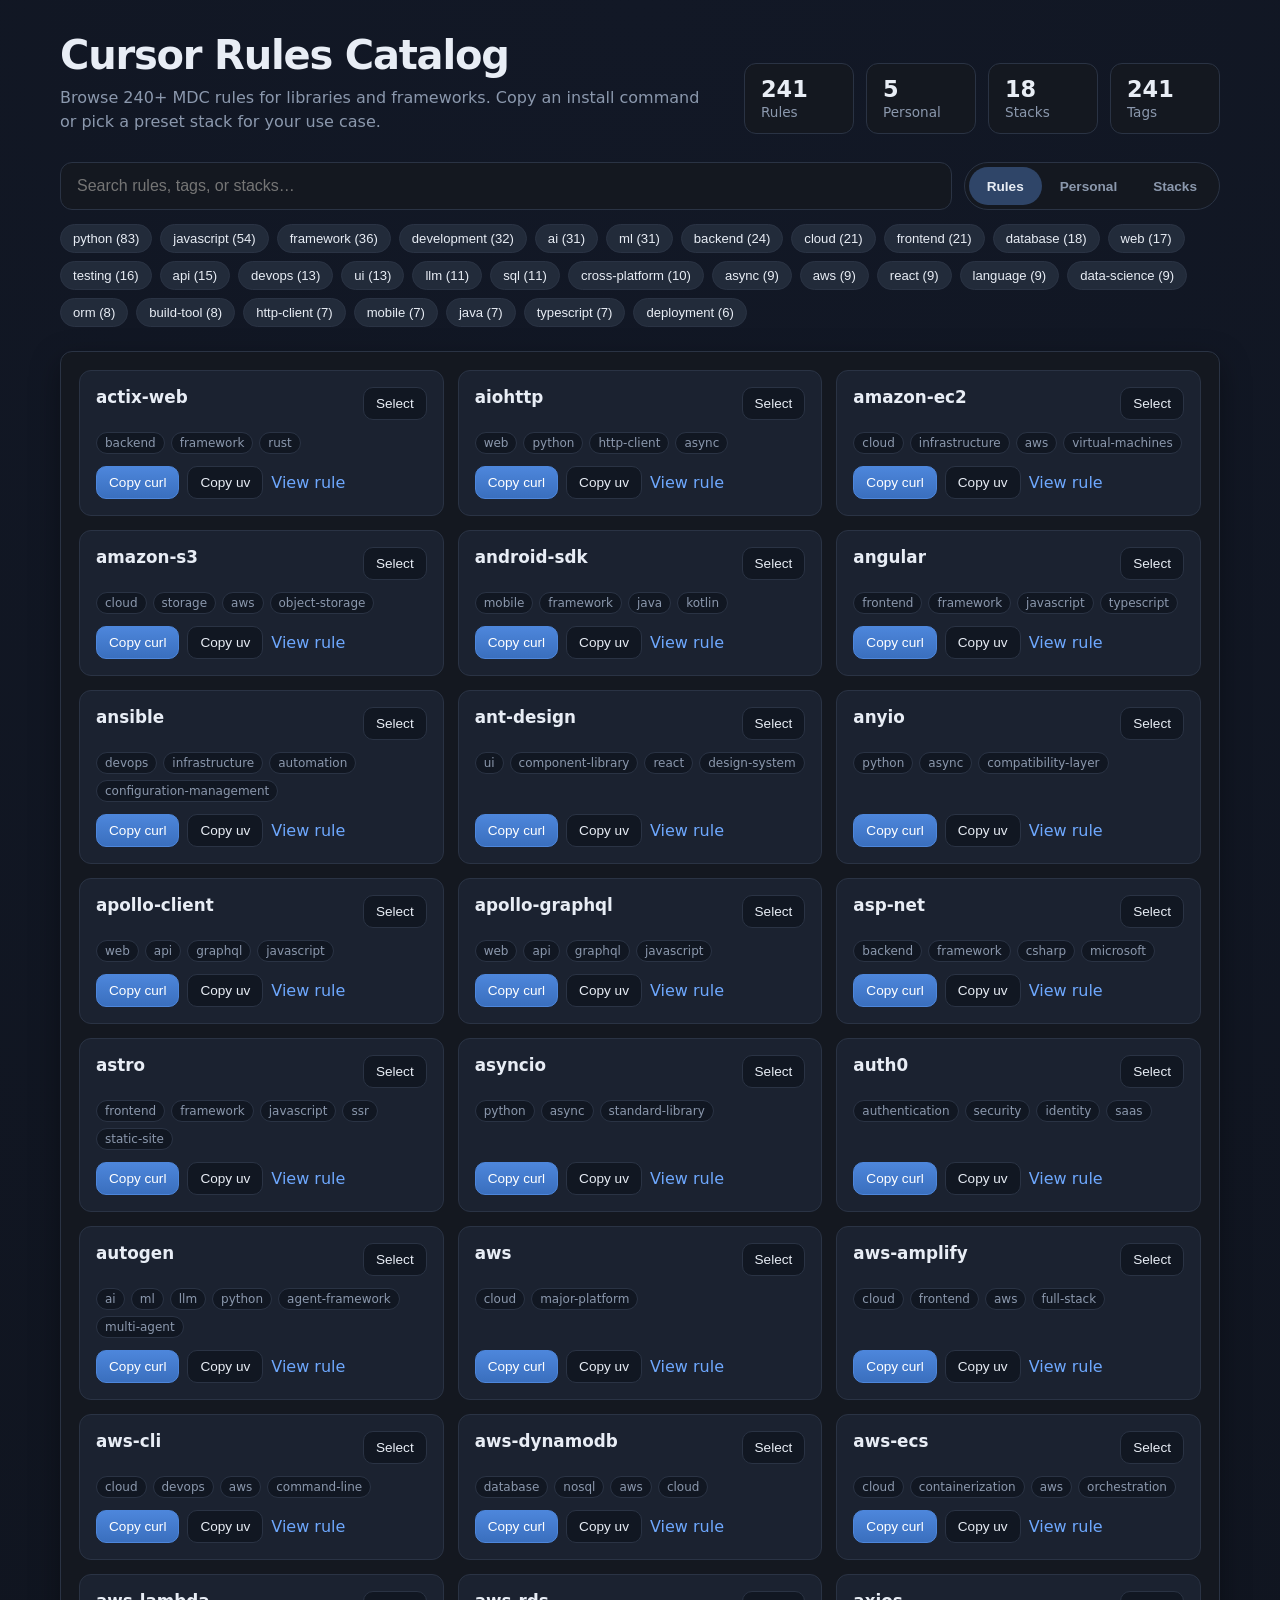
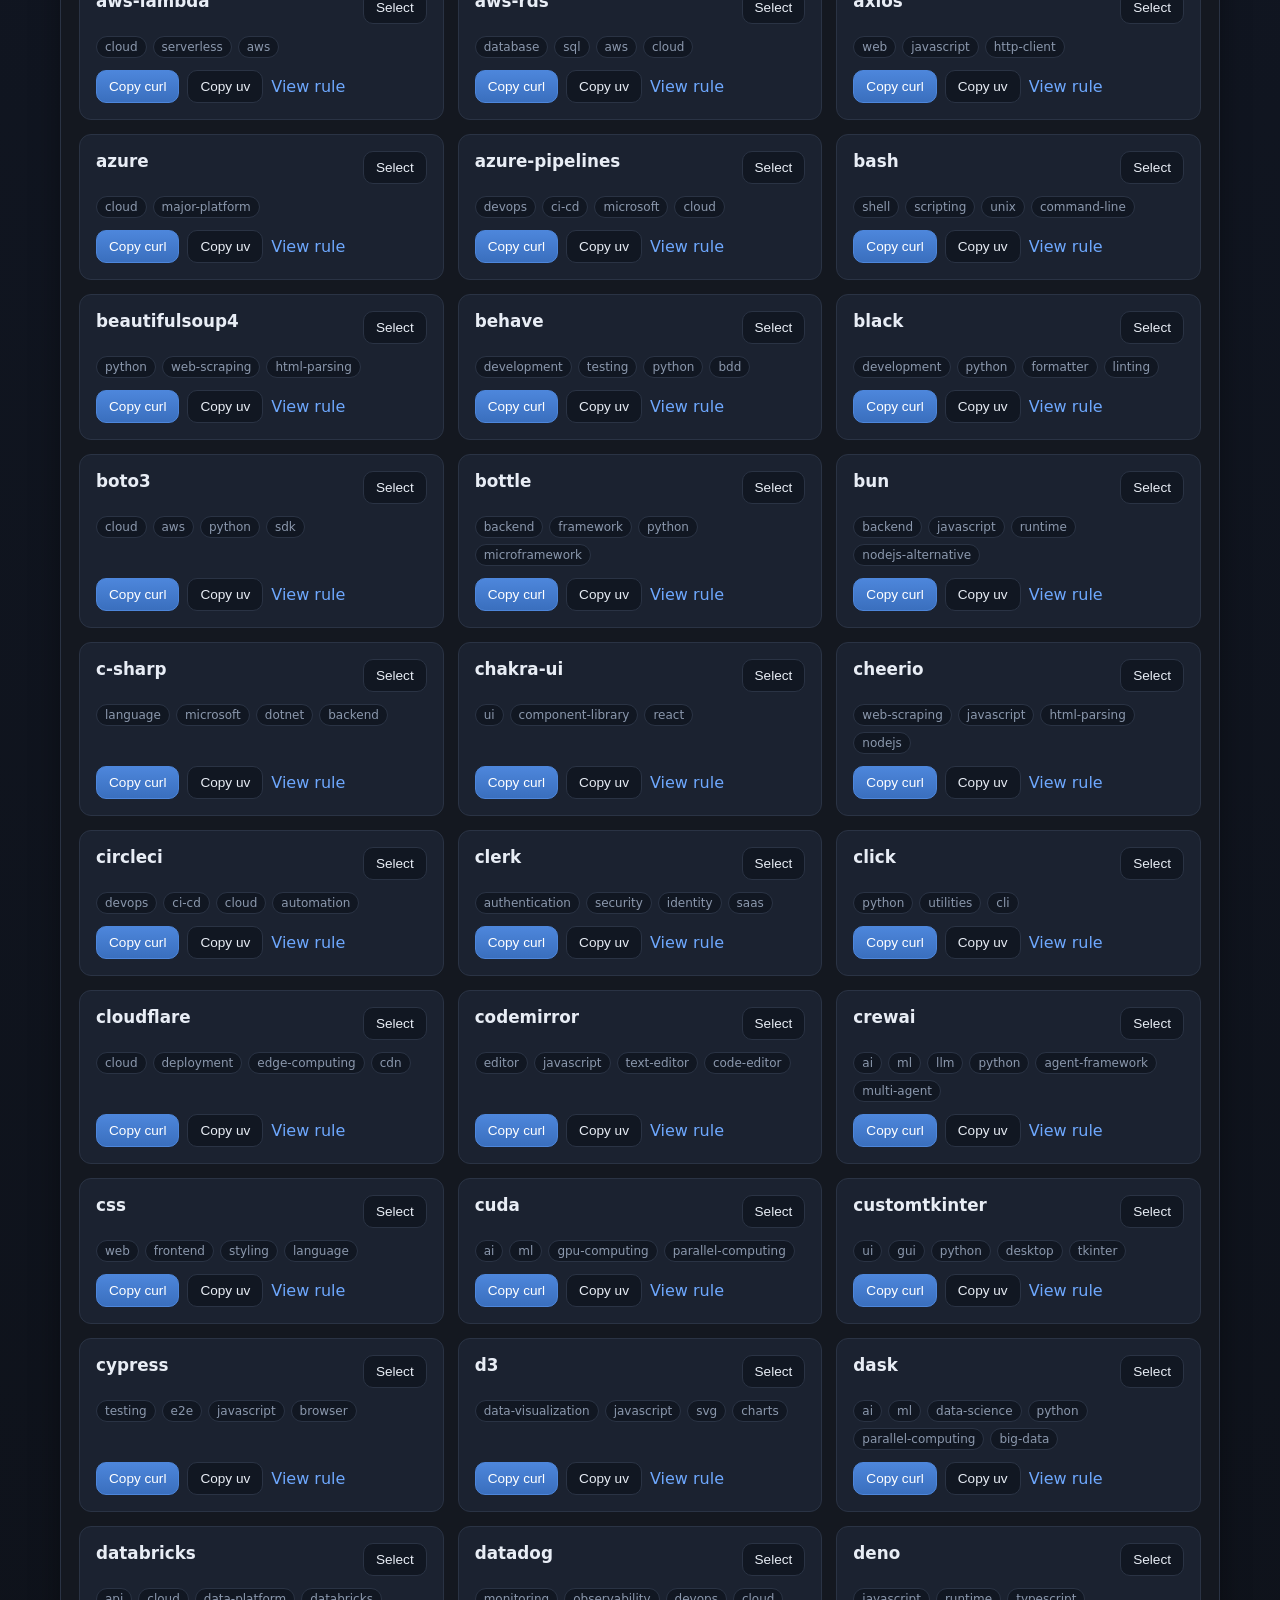
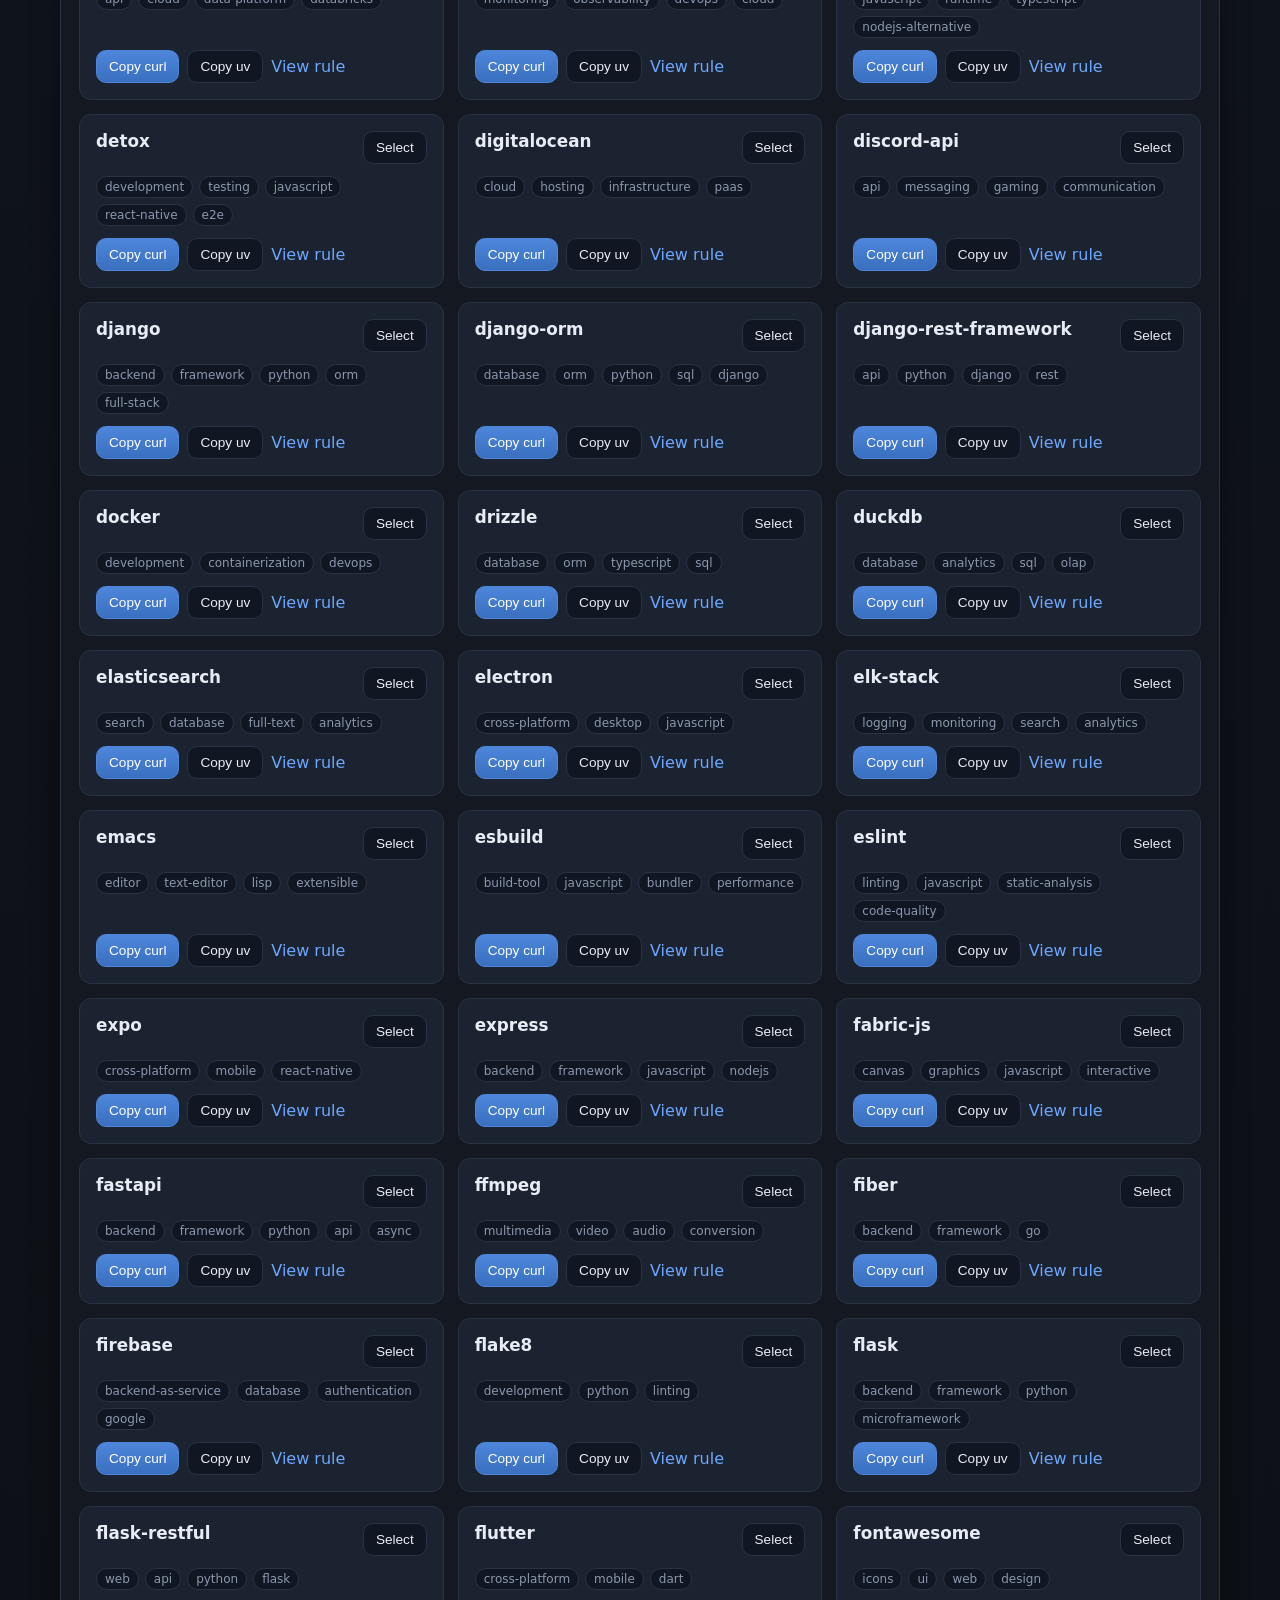
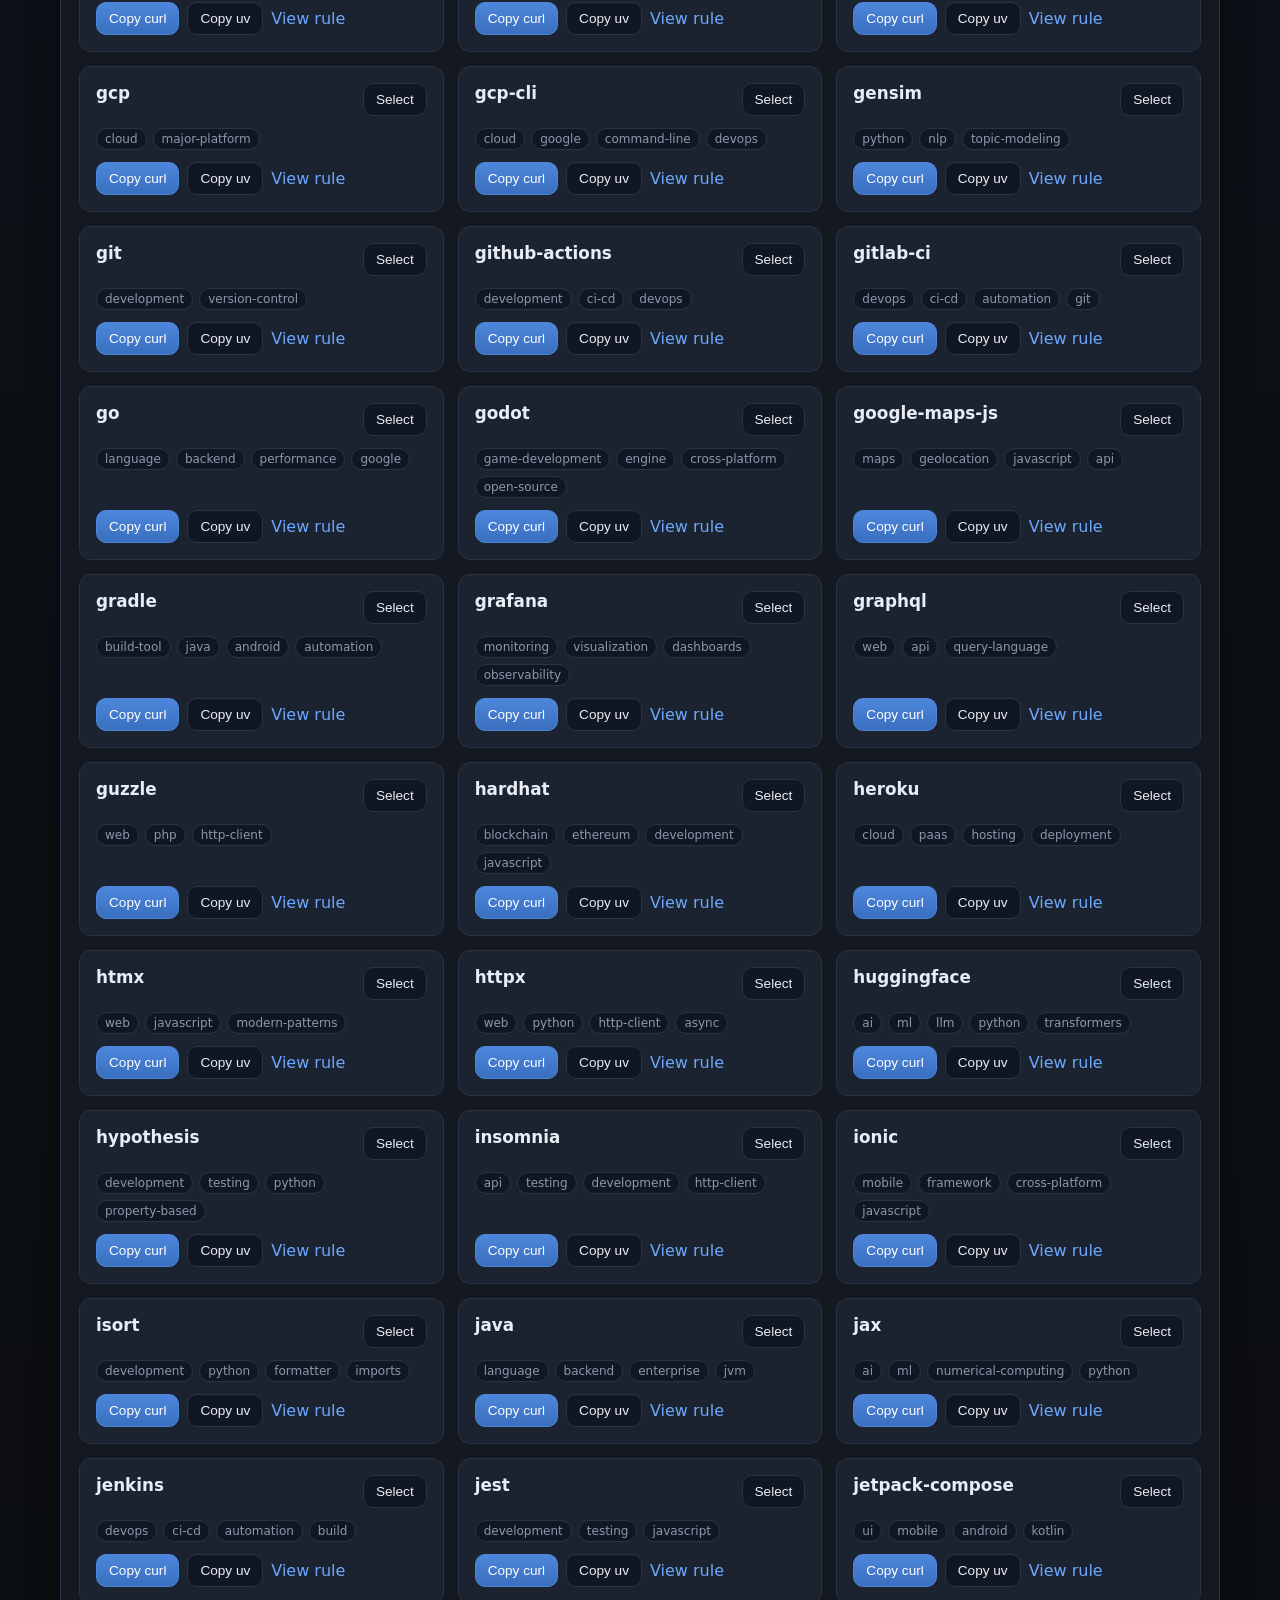
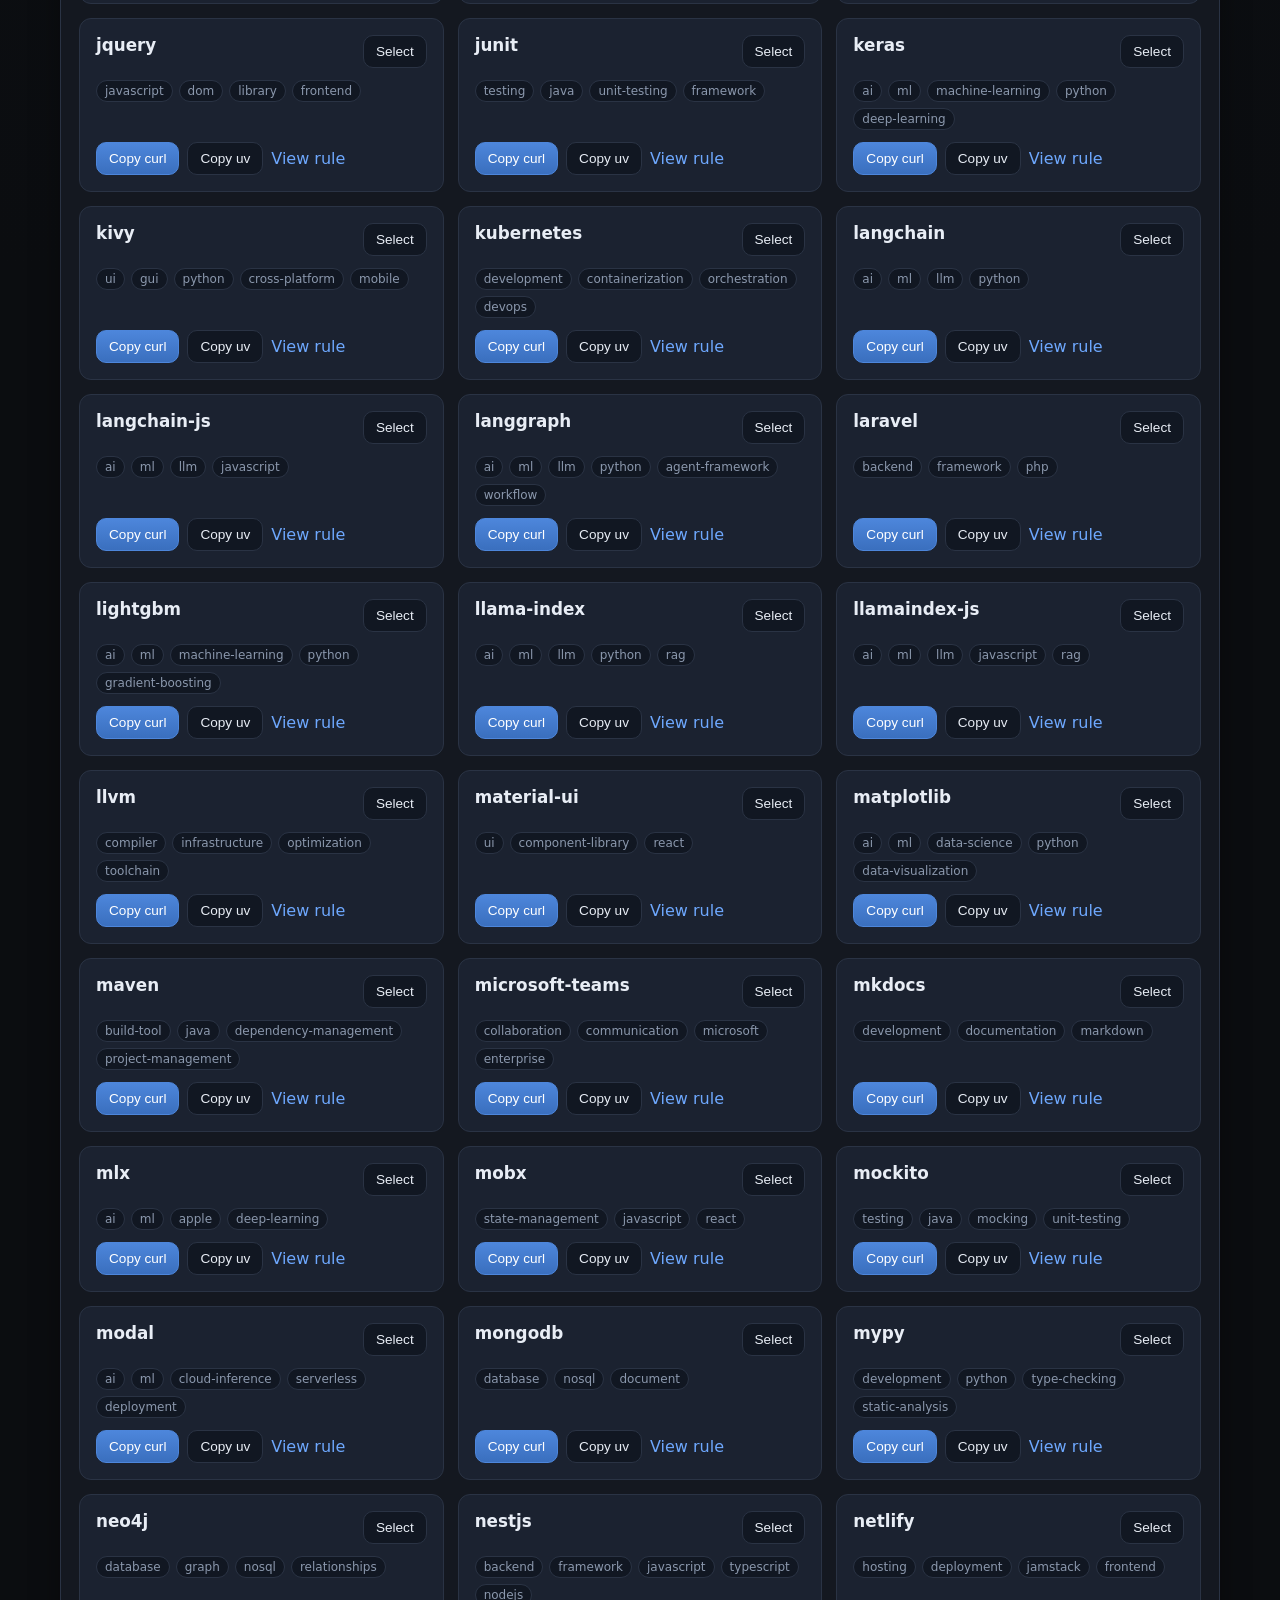
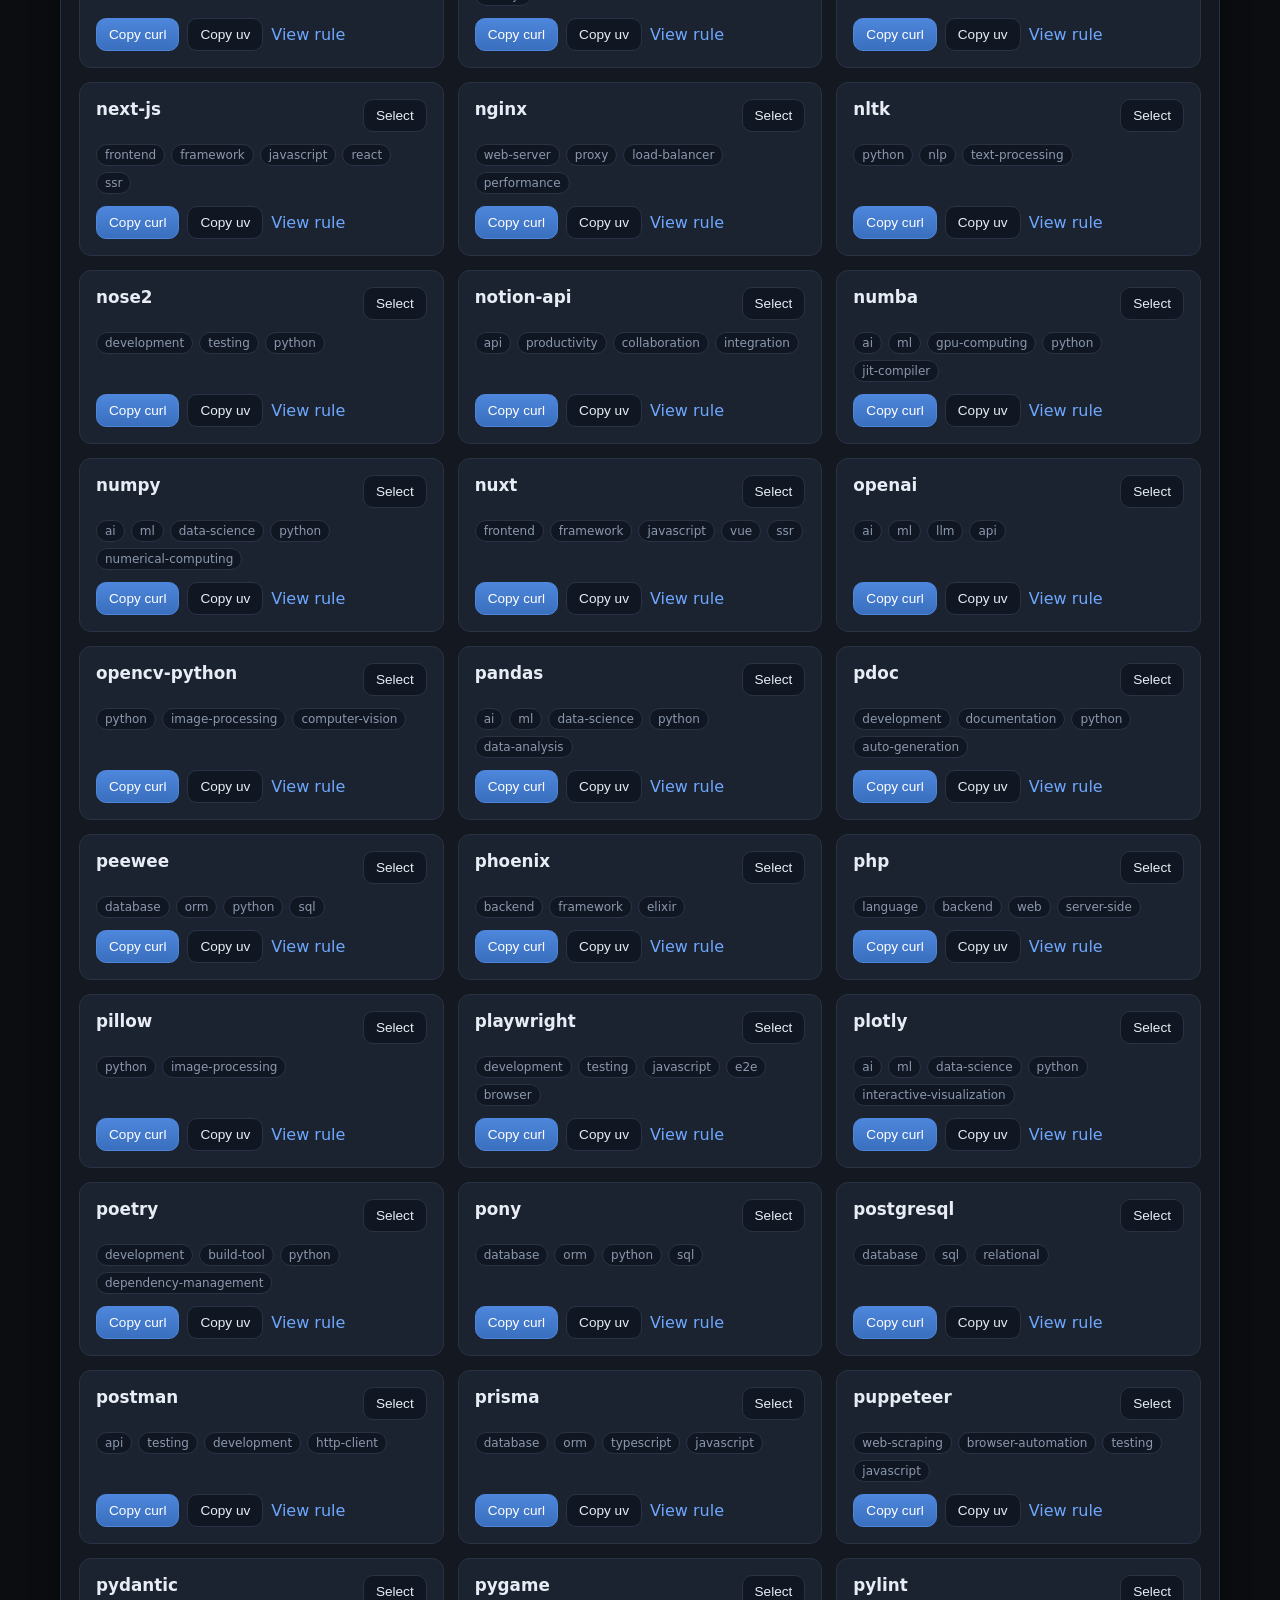
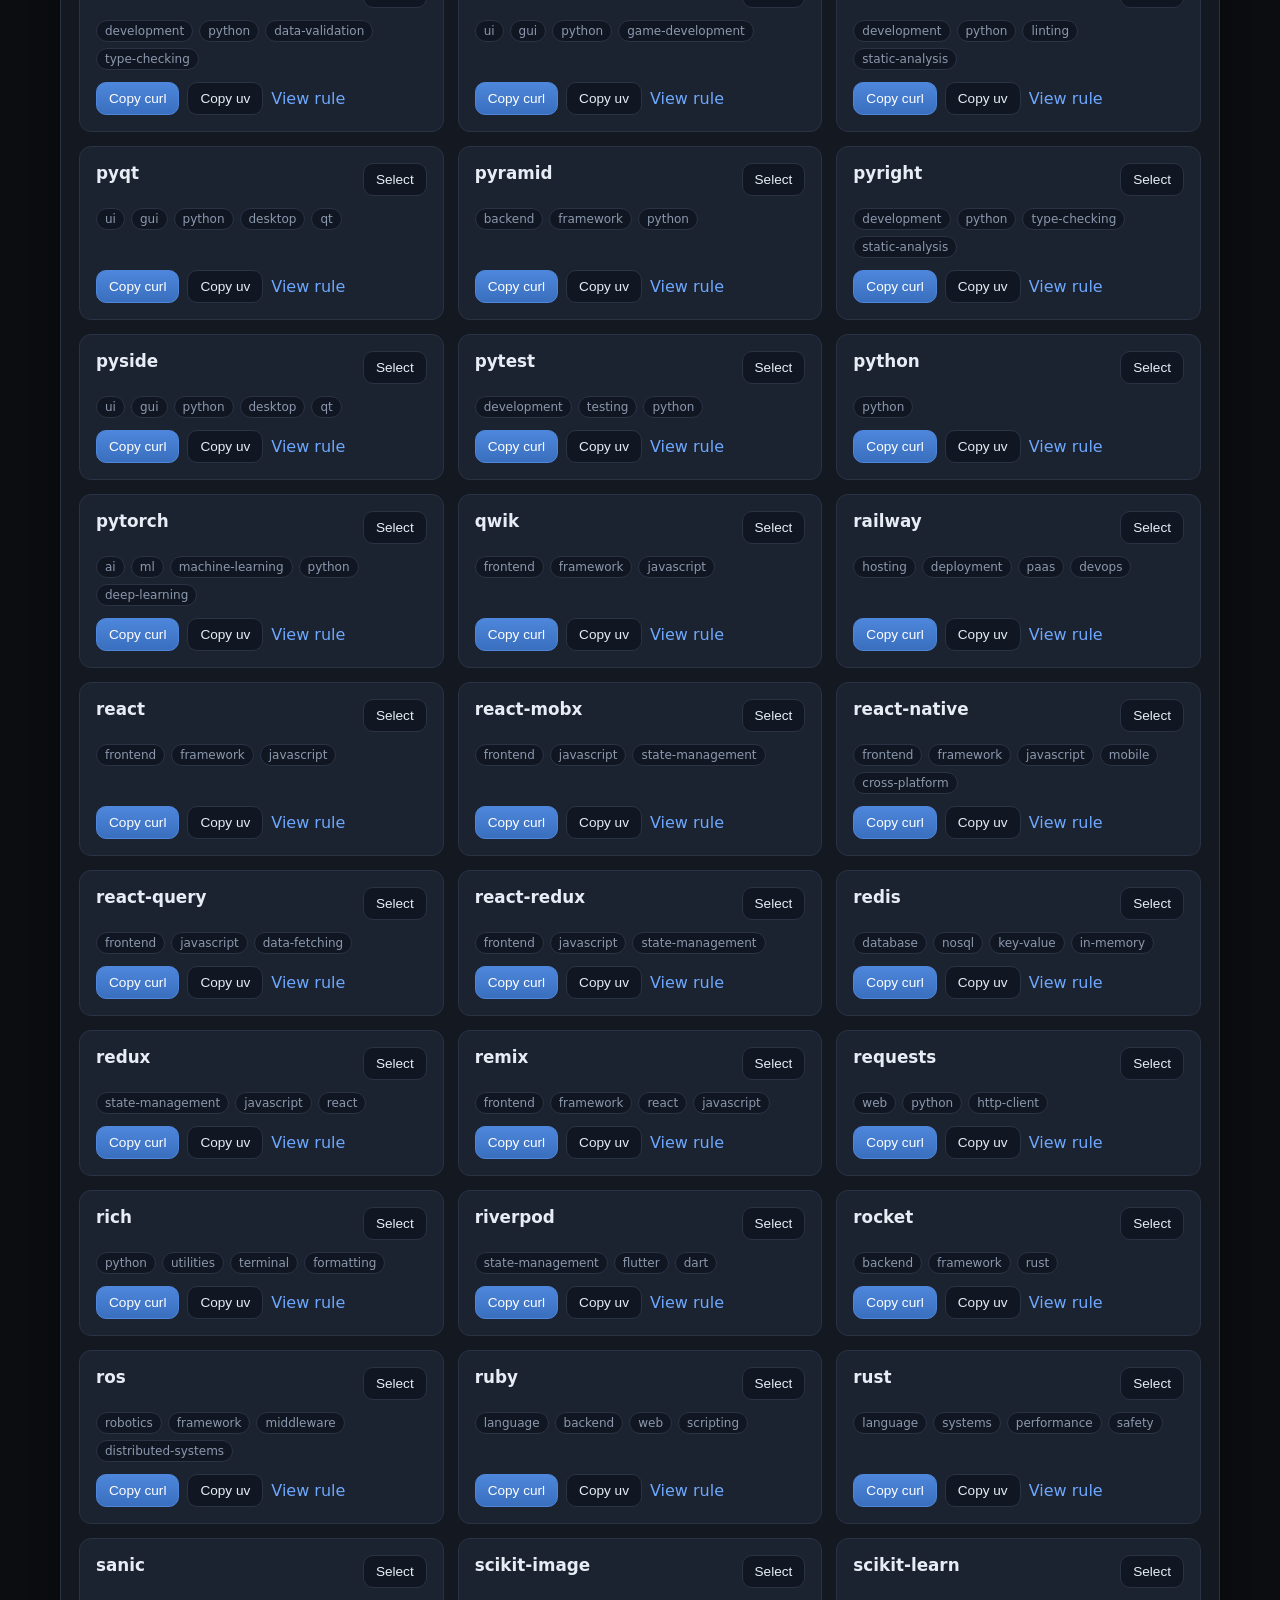
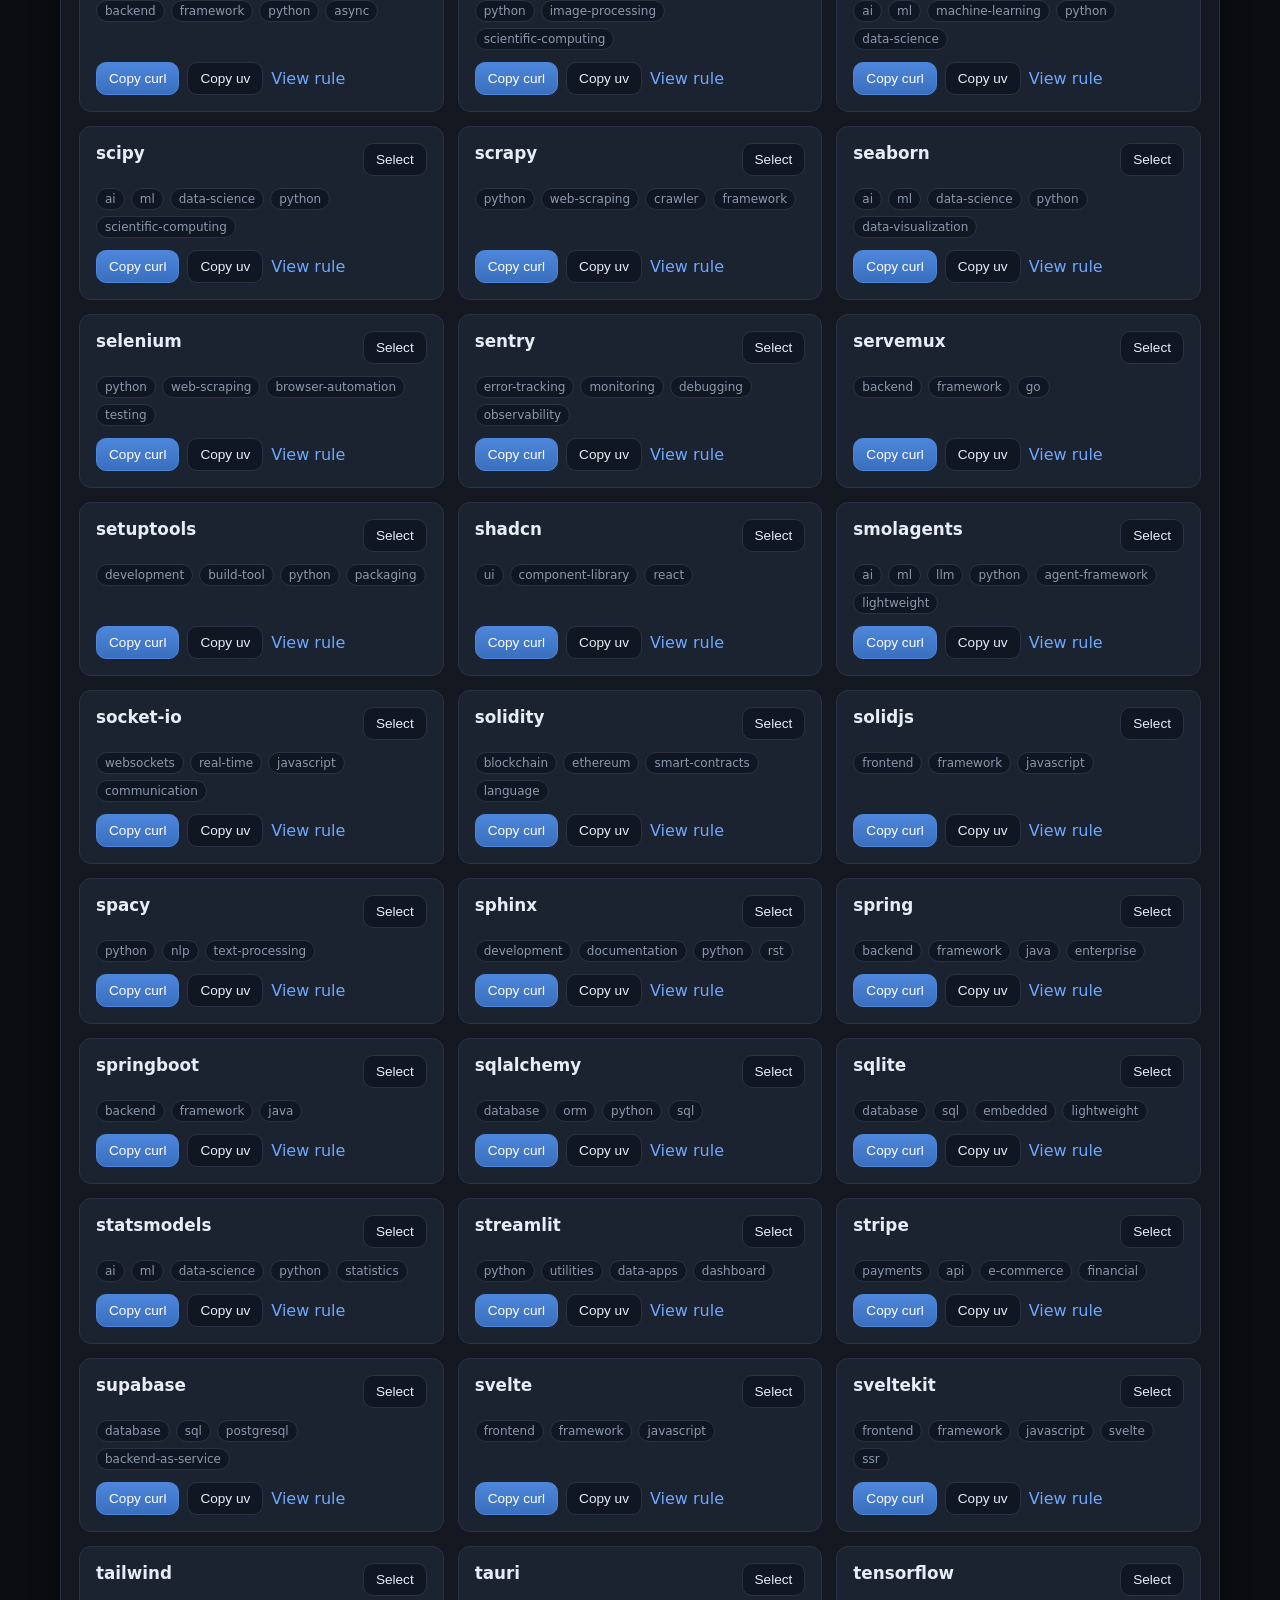
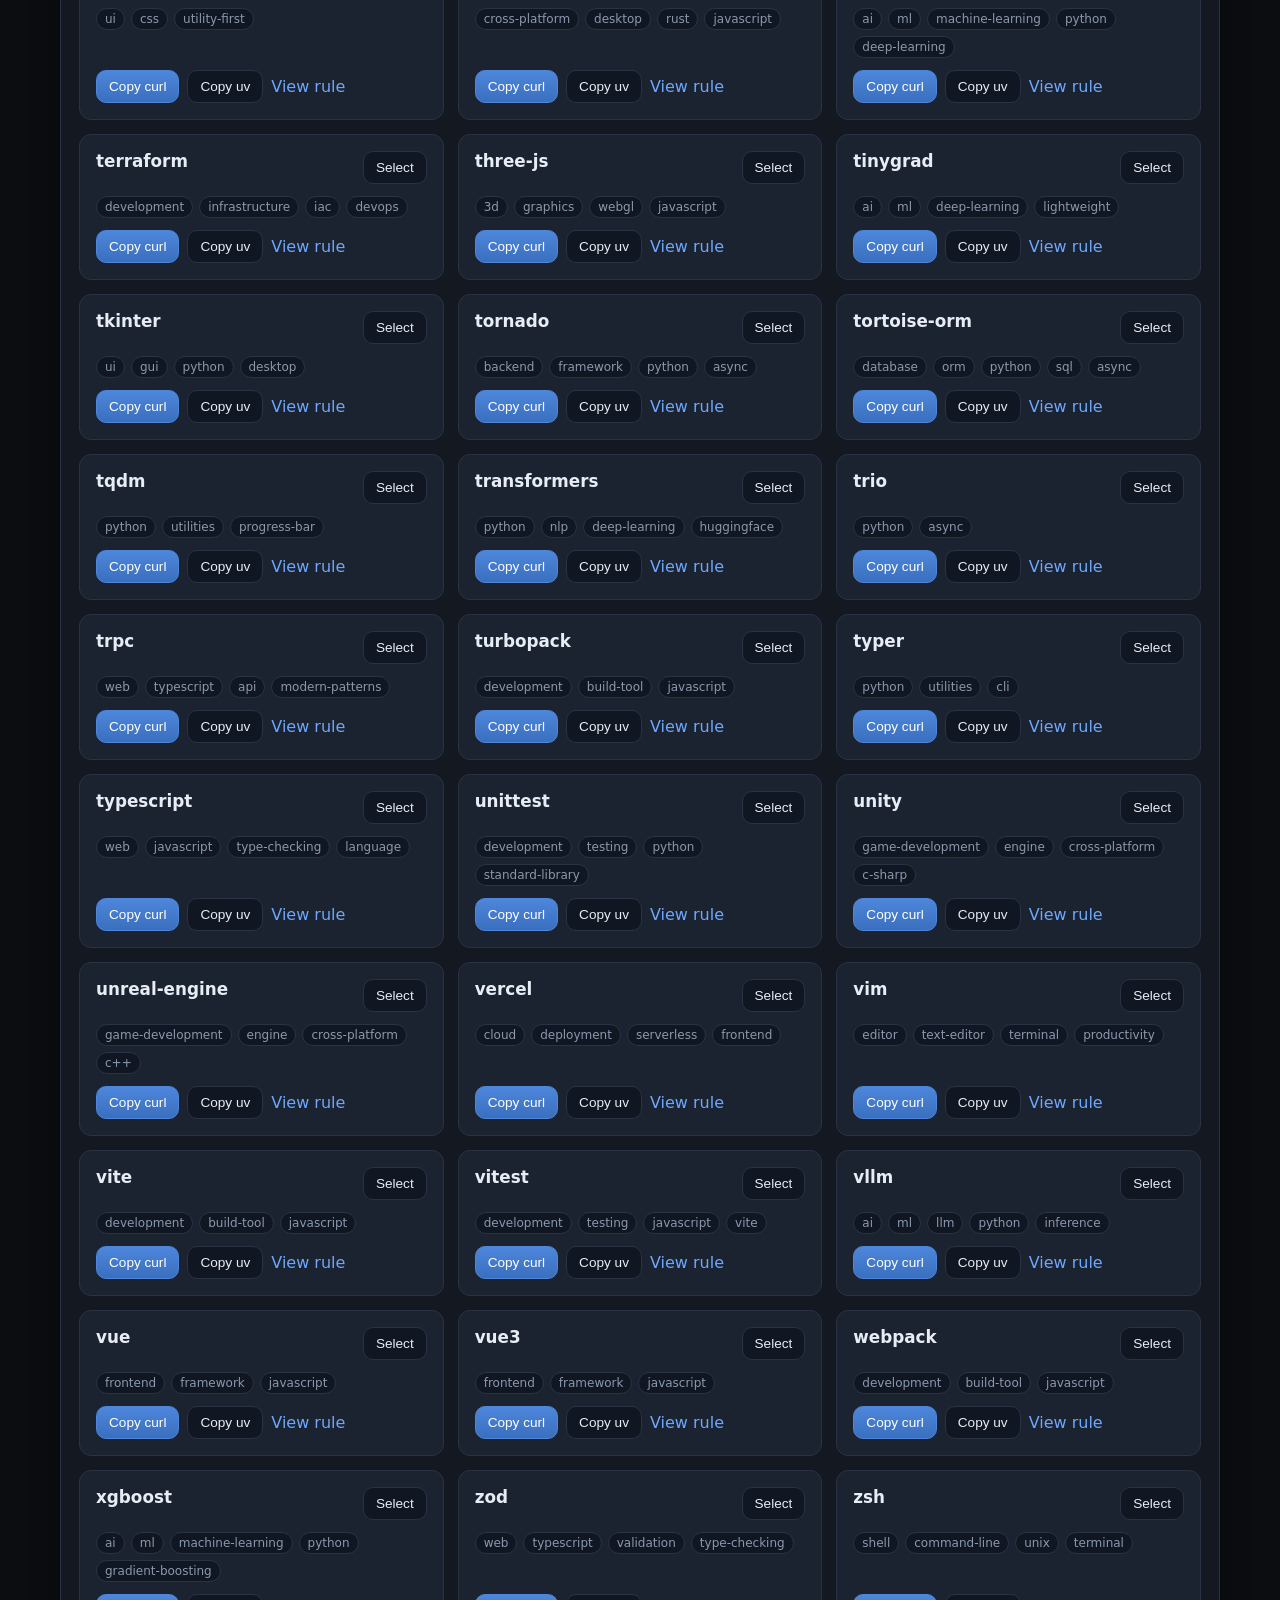
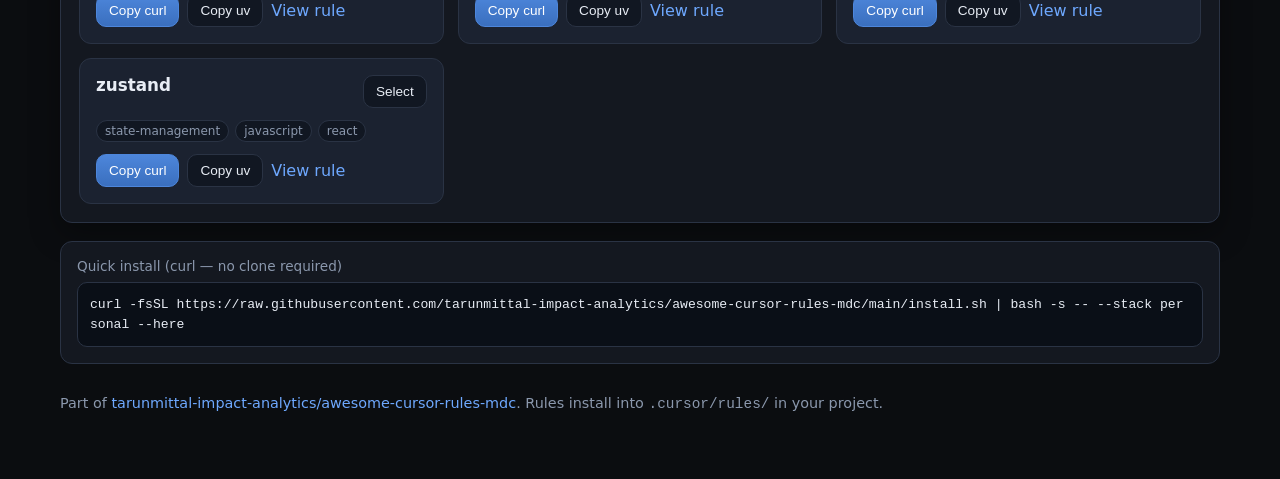
==== docs/index.html @ cb6e07d7 "Add rule installer, personal rules, web catalog, and usage guide. Introduce curl/CLI install flows, " ====
<!DOCTYPE html>
<html lang="en">
<head>
  <meta charset="UTF-8">
  <meta name="viewport" content="width=device-width, initial-scale=1.0">
  <title>Cursor Rules Catalog</title>
  <meta name="description" content="Browse and install 240+ Cursor MDC rules for libraries and frameworks.">
  <style>
    :root {
      --bg: #0b0d10;
      --surface: #141820;
      --surface-2: #1b2230;
      --border: #2a3344;
      --text: #e8edf5;
      --muted: #8b98ad;
      --accent: #6ea8fe;
      --accent-2: #3dd68c;
      --chip: #222b3a;
      --chip-active: #2f4568;
      --radius: 12px;
      --shadow: 0 10px 30px rgba(0, 0, 0, 0.35);
      font-family: Inter, ui-sans-serif, system-ui, -apple-system, BlinkMacSystemFont, "Segoe UI", sans-serif;
    }

    * { box-sizing: border-box; }
    body {
      margin: 0;
      background: radial-gradient(circle at top, #121826 0%, var(--bg) 45%);
      color: var(--text);
      min-height: 100vh;
    }

    a { color: var(--accent); text-decoration: none; }
    a:hover { text-decoration: underline; }

    .container {
      max-width: 1200px;
      margin: 0 auto;
      padding: 32px 20px 64px;
    }

    header {
      display: flex;
      flex-wrap: wrap;
      gap: 16px;
      align-items: flex-end;
      justify-content: space-between;
      margin-bottom: 28px;
    }

    h1 {
      margin: 0 0 8px;
      font-size: clamp(1.8rem, 4vw, 2.5rem);
      letter-spacing: -0.03em;
    }

    .subtitle {
      color: var(--muted);
      margin: 0;
      max-width: 640px;
      line-height: 1.5;
    }

    .stats {
      display: flex;
      gap: 12px;
      flex-wrap: wrap;
    }

    .stat {
      background: var(--surface);
      border: 1px solid var(--border);
      border-radius: var(--radius);
      padding: 12px 16px;
      min-width: 110px;
    }

    .stat strong {
      display: block;
      font-size: 1.4rem;
    }

    .stat span {
      color: var(--muted);
      font-size: 0.85rem;
    }

    .toolbar {
      display: grid;
      gap: 14px;
      margin-bottom: 20px;
    }

    .search-row {
      display: flex;
      gap: 12px;
      flex-wrap: wrap;
    }

    input[type="search"] {
      flex: 1 1 280px;
      background: var(--surface);
      border: 1px solid var(--border);
      color: var(--text);
      border-radius: var(--radius);
      padding: 14px 16px;
      font-size: 1rem;
    }

    input[type="search"]:focus {
      outline: 2px solid rgba(110, 168, 254, 0.35);
      border-color: var(--accent);
    }

    .tabs {
      display: inline-flex;
      background: var(--surface);
      border: 1px solid var(--border);
      border-radius: 999px;
      padding: 4px;
    }

    .tab {
      border: 0;
      background: transparent;
      color: var(--muted);
      padding: 10px 18px;
      border-radius: 999px;
      cursor: pointer;
      font-weight: 600;
    }

    .tab.active {
      background: var(--chip-active);
      color: var(--text);
    }

    .tags {
      display: flex;
      flex-wrap: wrap;
      gap: 8px;
      max-height: 120px;
      overflow: auto;
      padding-bottom: 4px;
    }

    .tag {
      border: 1px solid var(--border);
      background: var(--chip);
      color: var(--text);
      border-radius: 999px;
      padding: 6px 12px;
      font-size: 0.82rem;
      cursor: pointer;
    }

    .tag.active {
      background: var(--chip-active);
      border-color: var(--accent);
    }

    .panel {
      background: var(--surface);
      border: 1px solid var(--border);
      border-radius: var(--radius);
      box-shadow: var(--shadow);
      overflow: hidden;
    }

    .selection-bar {
      display: none;
      align-items: center;
      justify-content: space-between;
      gap: 12px;
      padding: 14px 18px;
      border-bottom: 1px solid var(--border);
      background: var(--surface-2);
    }

    .selection-bar.visible { display: flex; }

    .grid {
      display: grid;
      grid-template-columns: repeat(auto-fill, minmax(280px, 1fr));
      gap: 14px;
      padding: 18px;
    }

    .card {
      background: var(--surface-2);
      border: 1px solid var(--border);
      border-radius: var(--radius);
      padding: 16px;
      display: flex;
      flex-direction: column;
      gap: 12px;
      transition: border-color 0.15s ease, transform 0.15s ease;
    }

    .card:hover {
      border-color: #3f516d;
      transform: translateY(-1px);
    }

    .card.selected {
      border-color: var(--accent);
      box-shadow: 0 0 0 1px rgba(110, 168, 254, 0.25);
    }

    .card-header {
      display: flex;
      align-items: flex-start;
      justify-content: space-between;
      gap: 10px;
    }

    .card h3 {
      margin: 0;
      font-size: 1.05rem;
      word-break: break-word;
    }

    .card p {
      margin: 0;
      color: var(--muted);
      font-size: 0.92rem;
      line-height: 1.45;
    }

    .card-tags {
      display: flex;
      flex-wrap: wrap;
      gap: 6px;
    }

    .mini-tag {
      font-size: 0.75rem;
      color: var(--muted);
      background: #111722;
      border: 1px solid var(--border);
      border-radius: 999px;
      padding: 3px 8px;
    }

    .card-actions {
      display: flex;
      flex-wrap: wrap;
      gap: 8px;
      margin-top: auto;
      align-items: center;
    }

    button {
      border: 1px solid var(--border);
      background: #111722;
      color: var(--text);
      border-radius: 10px;
      padding: 8px 12px;
      cursor: pointer;
      font-size: 0.85rem;
    }

    button.primary {
      background: linear-gradient(180deg, #4d86db, #3a6fbe);
      border-color: #4d86db;
      color: white;
    }

    button.ghost:hover,
    button.primary:hover {
      filter: brightness(1.08);
    }

    .command-box {
      margin-top: 18px;
      background: var(--surface);
      border: 1px solid var(--border);
      border-radius: var(--radius);
      padding: 16px;
    }

    .command-box label {
      display: block;
      color: var(--muted);
      font-size: 0.85rem;
      margin-bottom: 8px;
    }

    pre {
      margin: 0;
      white-space: pre-wrap;
      word-break: break-all;
      background: #0a0f17;
      border: 1px solid var(--border);
      border-radius: 10px;
      padding: 12px;
      font-size: 0.82rem;
      line-height: 1.5;
    }

    .empty {
      padding: 48px 24px;
      text-align: center;
      color: var(--muted);
      grid-column: 1 / -1;
    }

    footer {
      margin-top: 28px;
      color: var(--muted);
      font-size: 0.9rem;
      line-height: 1.6;
    }

    .toast {
      position: fixed;
      bottom: 24px;
      right: 24px;
      background: #17301f;
      border: 1px solid rgba(61, 214, 140, 0.35);
      color: var(--accent-2);
      padding: 12px 16px;
      border-radius: 10px;
      opacity: 0;
      transform: translateY(8px);
      transition: 0.2s ease;
      pointer-events: none;
    }

    .toast.show {
      opacity: 1;
      transform: translateY(0);
    }

    @media (max-width: 720px) {
      .selection-bar {
        flex-direction: column;
        align-items: stretch;
      }
    }
  </style>
</head>
<body>
  <div class="container">
    <header>
      <div>
        <h1>Cursor Rules Catalog</h1>
        <p class="subtitle">
          Browse 240+ MDC rules for libraries and frameworks. Copy an install command or pick a preset stack for your use case.
        </p>
      </div>
      <div class="stats">
        <div class="stat"><strong id="stat-rules">—</strong><span>Rules</span></div>
        <div class="stat"><strong id="stat-custom">—</strong><span>Personal</span></div>
        <div class="stat"><strong id="stat-stacks">—</strong><span>Stacks</span></div>
        <div class="stat"><strong id="stat-tags">—</strong><span>Tags</span></div>
      </div>
    </header>

    <div class="toolbar">
      <div class="search-row">
        <input id="search" type="search" placeholder="Search rules, tags, or stacks…">
        <div class="tabs">
          <button class="tab active" data-view="rules">Rules</button>
          <button class="tab" data-view="custom">Personal</button>
          <button class="tab" data-view="stacks">Stacks</button>
        </div>
      </div>
      <div id="tag-filters" class="tags"></div>
    </div>

    <section class="panel">
      <div id="selection-bar" class="selection-bar">
        <span id="selection-count">0 selected</span>
        <div>
          <button id="copy-selected-curl" class="primary">Copy curl install</button>
          <button id="copy-selected-uv" class="ghost">Copy uv install</button>
          <button id="clear-selection" class="ghost">Clear</button>
        </div>
      </div>
      <div id="content" class="grid"></div>
    </section>

    <div class="command-box">
      <label>Quick install (curl — no clone required)</label>
      <pre id="quick-curl">Loading…</pre>
    </div>

    <footer>
      Part of <a id="repo-link" href="#" target="_blank" rel="noreferrer">awesome-cursor-rules-mdc</a>.
      Rules install into <code>.cursor/rules/</code> in your project.
    </footer>
  </div>

  <div id="toast" class="toast">Copied to clipboard</div>

  <script>
    const state = {
      catalog: null,
      view: "rules",
      query: "",
      activeTags: new Set(),
      selectedRules: new Set(),
      selectedCustom: new Set(),
    };

    const els = {
      content: document.getElementById("content"),
      search: document.getElementById("search"),
      tagFilters: document.getElementById("tag-filters"),
      selectionBar: document.getElementById("selection-bar"),
      selectionCount: document.getElementById("selection-count"),
      quickCurl: document.getElementById("quick-curl"),
      toast: document.getElementById("toast"),
      statRules: document.getElementById("stat-rules"),
      statCustom: document.getElementById("stat-custom"),
      statStacks: document.getElementById("stat-stacks"),
      statTags: document.getElementById("stat-tags"),
    };

    function showToast(message) {
      els.toast.textContent = message;
      els.toast.classList.add("show");
      setTimeout(() => els.toast.classList.remove("show"), 1800);
    }

    async function copyText(text) {
      await navigator.clipboard.writeText(text);
      showToast("Copied to clipboard");
    }

    function curlInstallCustom(rules) {
      const base = state.catalog.installShUrl;
      return `curl -fsSL ${base} | bash -s -- --custom ${rules.join(" ")} --here`;
    }

    function uvInstallCustom(rules) {
      return `uv run src/install_rules.py install --custom ${rules.join(" ")} --here --source github`;
    }

    function curlInstall(rules, stack) {
      const base = state.catalog.installShUrl;
      if (stack) {
        return `curl -fsSL ${base} | bash -s -- --stack ${stack} --here`;
      }
      return `curl -fsSL ${base} | bash -s -- ${rules.join(" ")} --here`;
    }

    function uvInstall(rules, stack) {
      if (stack) {
        return `uv run src/install_rules.py install --stack ${stack} --here --source github`;
      }
      return `uv run src/install_rules.py install ${rules.join(" ")} --here --source github`;
    }

    function matchesQuery(text) {
      if (!state.query) return true;
      return text.toLowerCase().includes(state.query.toLowerCase());
    }

    function ruleMatchesTags(tags) {
      if (state.activeTags.size === 0) return true;
      const ruleTags = new Set(tags.map((t) => t.toLowerCase()));
      for (const tag of state.activeTags) {
        if (ruleTags.has(tag)) return true;
      }
      return false;
    }

    function renderTags() {
      els.tagFilters.innerHTML = "";
      if (state.view !== "rules") {
        els.tagFilters.style.display = "none";
        return;
      }
      els.tagFilters.style.display = "flex";

      state.catalog.tags.slice(0, 30).forEach(({ name, count }) => {
        const btn = document.createElement("button");
        btn.className = "tag" + (state.activeTags.has(name) ? " active" : "");
        btn.textContent = `${name} (${count})`;
        btn.onclick = () => {
          if (state.activeTags.has(name)) state.activeTags.delete(name);
          else state.activeTags.add(name);
          renderTags();
          renderContent();
        };
        els.tagFilters.appendChild(btn);
      });
    }

    function toggleRule(name) {
      if (state.selectedRules.has(name)) state.selectedRules.delete(name);
      else state.selectedRules.add(name);
      updateSelectionBar();
      renderContent();
    }

    function updateSelectionBar() {
      const count = state.view === "custom" ? state.selectedCustom.size : state.selectedRules.size;
      els.selectionCount.textContent = `${count} selected`;
      els.selectionBar.classList.toggle("visible", count > 0 && (state.view === "rules" || state.view === "custom"));
    }

    function renderCustomRules() {
      const rules = state.catalog.customRules || [];
      const filtered = rules.filter((rule) => {
        const haystack = [rule.name, rule.description || "", ...rule.tags].join(" ");
        return matchesQuery(haystack);
      });

      if (filtered.length === 0) {
        els.content.innerHTML = '<div class="empty">No personal rules match your search.</div>';
        return;
      }

      els.content.innerHTML = filtered.map((rule) => {
        const selected = state.selectedCustom.has(rule.name);
        const tags = rule.tags.slice(0, 6).map((t) => `<span class="mini-tag">${t}</span>`).join("");
        return `
          <article class="card${selected ? " selected" : ""}">
            <div class="card-header">
              <h3>${rule.name}</h3>
              <button class="ghost" data-select-custom="${rule.name}">${selected ? "Selected" : "Select"}</button>
            </div>
            <p>${rule.description || ""}</p>
            <div class="card-tags">${tags}</div>
            <div class="card-actions">
              <button class="primary" data-custom-curl="${rule.name}">Copy curl</button>
              <button class="ghost" data-custom-uv="${rule.name}">Copy uv</button>
              <a href="${state.catalog.customRulesBase}/${rule.name}.mdc" target="_blank" rel="noreferrer">View rule</a>
            </div>
          </article>
        `;
      }).join("");

      els.content.querySelectorAll("[data-select-custom]").forEach((btn) => {
        btn.onclick = () => {
          const name = btn.dataset.selectCustom;
          if (state.selectedCustom.has(name)) state.selectedCustom.delete(name);
          else state.selectedCustom.add(name);
          updateSelectionBar();
          renderContent();
        };
      });
      els.content.querySelectorAll("[data-custom-curl]").forEach((btn) => {
        btn.onclick = () => copyText(curlInstallCustom([btn.dataset.customCurl]));
      });
      els.content.querySelectorAll("[data-custom-uv]").forEach((btn) => {
        btn.onclick = () => copyText(uvInstallCustom([btn.dataset.customUv]));
      });
    }

    function renderRules() {
      const filtered = state.catalog.rules.filter((rule) => {
        const haystack = [rule.name, ...rule.tags].join(" ");
        return matchesQuery(haystack) && ruleMatchesTags(rule.tags);
      });

      if (filtered.length === 0) {
        els.content.innerHTML = '<div class="empty">No rules match your search.</div>';
        return;
      }

      els.content.innerHTML = filtered.map((rule) => {
        const selected = state.selectedRules.has(rule.name);
        const tags = rule.tags.slice(0, 6).map((t) => `<span class="mini-tag">${t}</span>`).join("");
        return `
          <article class="card${selected ? " selected" : ""}">
            <div class="card-header">
              <h3>${rule.name}</h3>
              <button class="ghost" data-select="${rule.name}">${selected ? "Selected" : "Select"}</button>
            </div>
            <div class="card-tags">${tags}</div>
            <div class="card-actions">
              <button class="primary" data-curl="${rule.name}">Copy curl</button>
              <button class="ghost" data-uv="${rule.name}">Copy uv</button>
              <a href="${state.catalog.rulesMdcBase}/${rule.name}.mdc" target="_blank" rel="noreferrer">View rule</a>
            </div>
          </article>
        `;
      }).join("");

      els.content.querySelectorAll("[data-select]").forEach((btn) => {
        btn.onclick = () => toggleRule(btn.dataset.select);
      });
      els.content.querySelectorAll("[data-curl]").forEach((btn) => {
        btn.onclick = () => copyText(curlInstall([btn.dataset.curl]));
      });
      els.content.querySelectorAll("[data-uv]").forEach((btn) => {
        btn.onclick = () => copyText(uvInstall([btn.dataset.uv]));
      });
    }

    function renderStacks() {
      const entries = Object.entries(state.catalog.stacks).filter(([name, stack]) => {
        const haystack = [name, stack.description, ...stack.rules].join(" ");
        return matchesQuery(haystack);
      });

      if (entries.length === 0) {
        els.content.innerHTML = '<div class="empty">No stacks match your search.</div>';
        return;
      }

      els.content.innerHTML = entries.map(([name, stack]) => {
        const rules = stack.rules.map((r) => `<span class="mini-tag">${r}</span>`).join("");
        return `
          <article class="card">
            <h3>${name}</h3>
            <p>${stack.description}</p>
            <div class="card-tags">${rules}</div>
            <div class="card-actions">
              <button class="primary" data-stack-curl="${name}">Copy curl</button>
              <button class="ghost" data-stack-uv="${name}">Copy uv</button>
            </div>
          </article>
        `;
      }).join("");

      els.content.querySelectorAll("[data-stack-curl]").forEach((btn) => {
        btn.onclick = () => copyText(curlInstall([], btn.dataset.stackCurl));
      });
      els.content.querySelectorAll("[data-stack-uv]").forEach((btn) => {
        btn.onclick = () => copyText(uvInstall([], btn.dataset.stackUv));
      });
    }

    function renderContent() {
      if (state.view === "rules") renderRules();
      else if (state.view === "custom") renderCustomRules();
      else renderStacks();
      updateSelectionBar();
    }

    function setView(view) {
      state.view = view;
      document.querySelectorAll(".tab").forEach((tab) => {
        tab.classList.toggle("active", tab.dataset.view === view);
      });
      renderTags();
      renderContent();
    }

    async function init() {
      const response = await fetch("catalog.json");
      state.catalog = await response.json();

      els.statRules.textContent = state.catalog.rules.length;
      els.statCustom.textContent = (state.catalog.customRules || []).length;
      els.statStacks.textContent = Object.keys(state.catalog.stacks).length;
      els.statTags.textContent = state.catalog.tags.length;
      els.quickCurl.textContent = curlInstall([], "personal");

      const repoLink = document.getElementById("repo-link");
      repoLink.href = state.catalog.githubUrl;
      repoLink.textContent = state.catalog.repo;

      document.querySelectorAll(".tab").forEach((tab) => {
        tab.onclick = () => setView(tab.dataset.view);
      });

      els.search.addEventListener("input", (event) => {
        state.query = event.target.value.trim();
        renderContent();
      });

      document.getElementById("copy-selected-curl").onclick = () => {
        if (state.view === "custom") copyText(curlInstallCustom([...state.selectedCustom]));
        else copyText(curlInstall([...state.selectedRules]));
      };
      document.getElementById("copy-selected-uv").onclick = () => {
        if (state.view === "custom") copyText(uvInstallCustom([...state.selectedCustom]));
        else copyText(uvInstall([...state.selectedRules]));
      };
      document.getElementById("clear-selection").onclick = () => {
        state.selectedRules.clear();
        renderContent();
      };

      renderTags();
      renderContent();
    }

    init().catch((error) => {
      els.content.innerHTML = `<div class="empty">Failed to load catalog: ${error.message}</div>`;
    });
  </script>
</body>
</html>
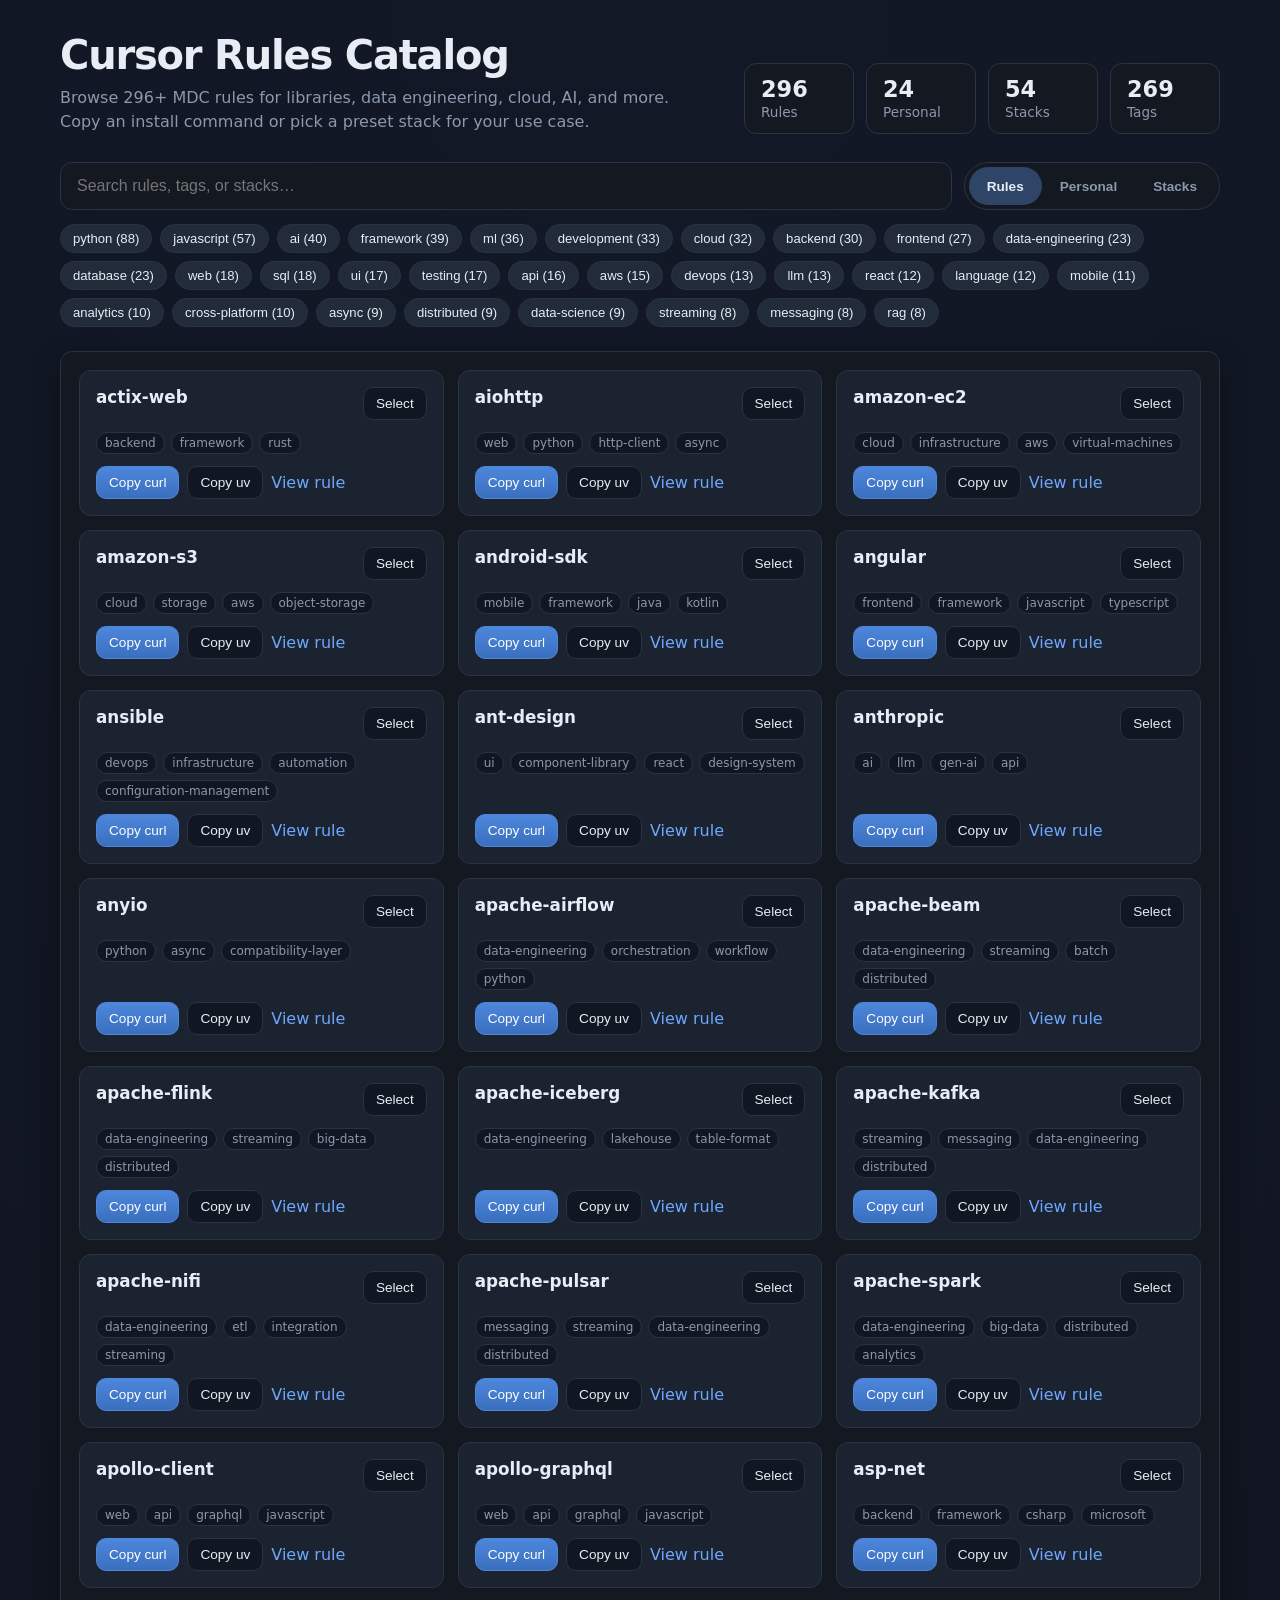
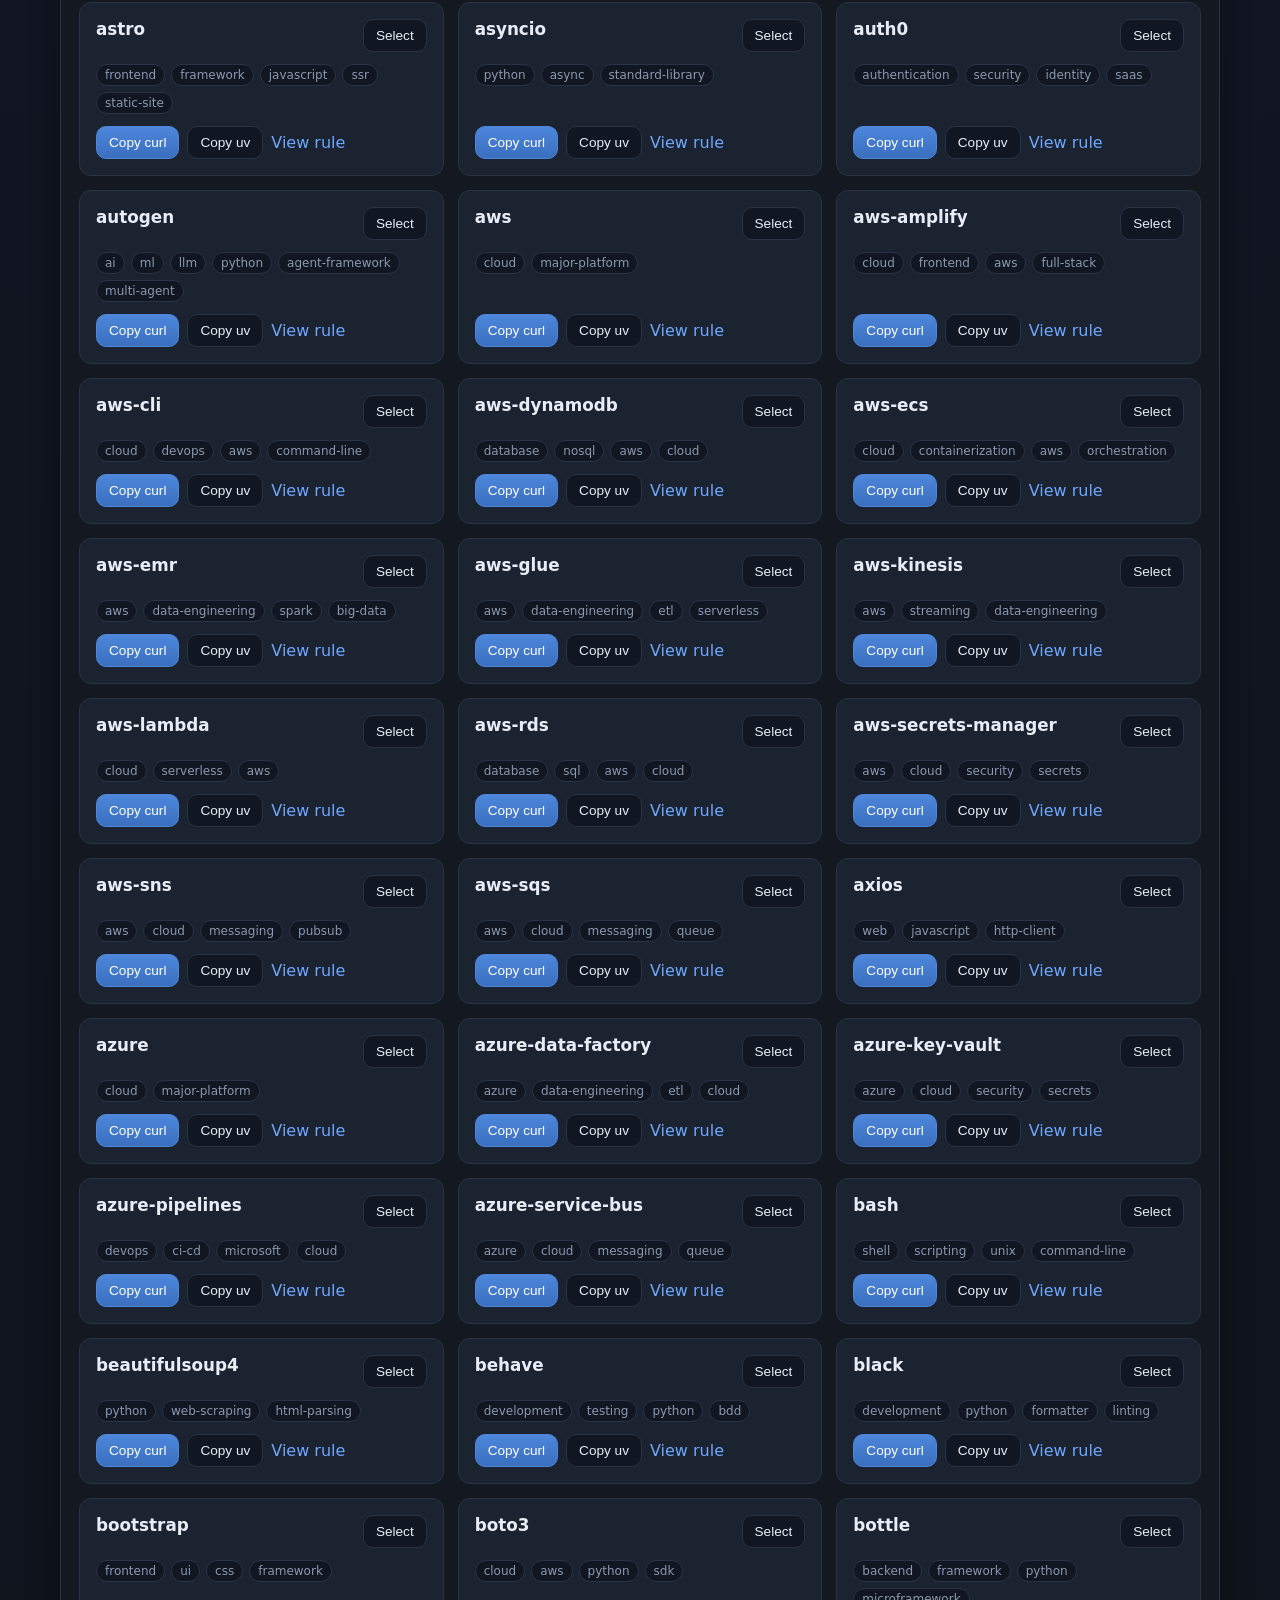
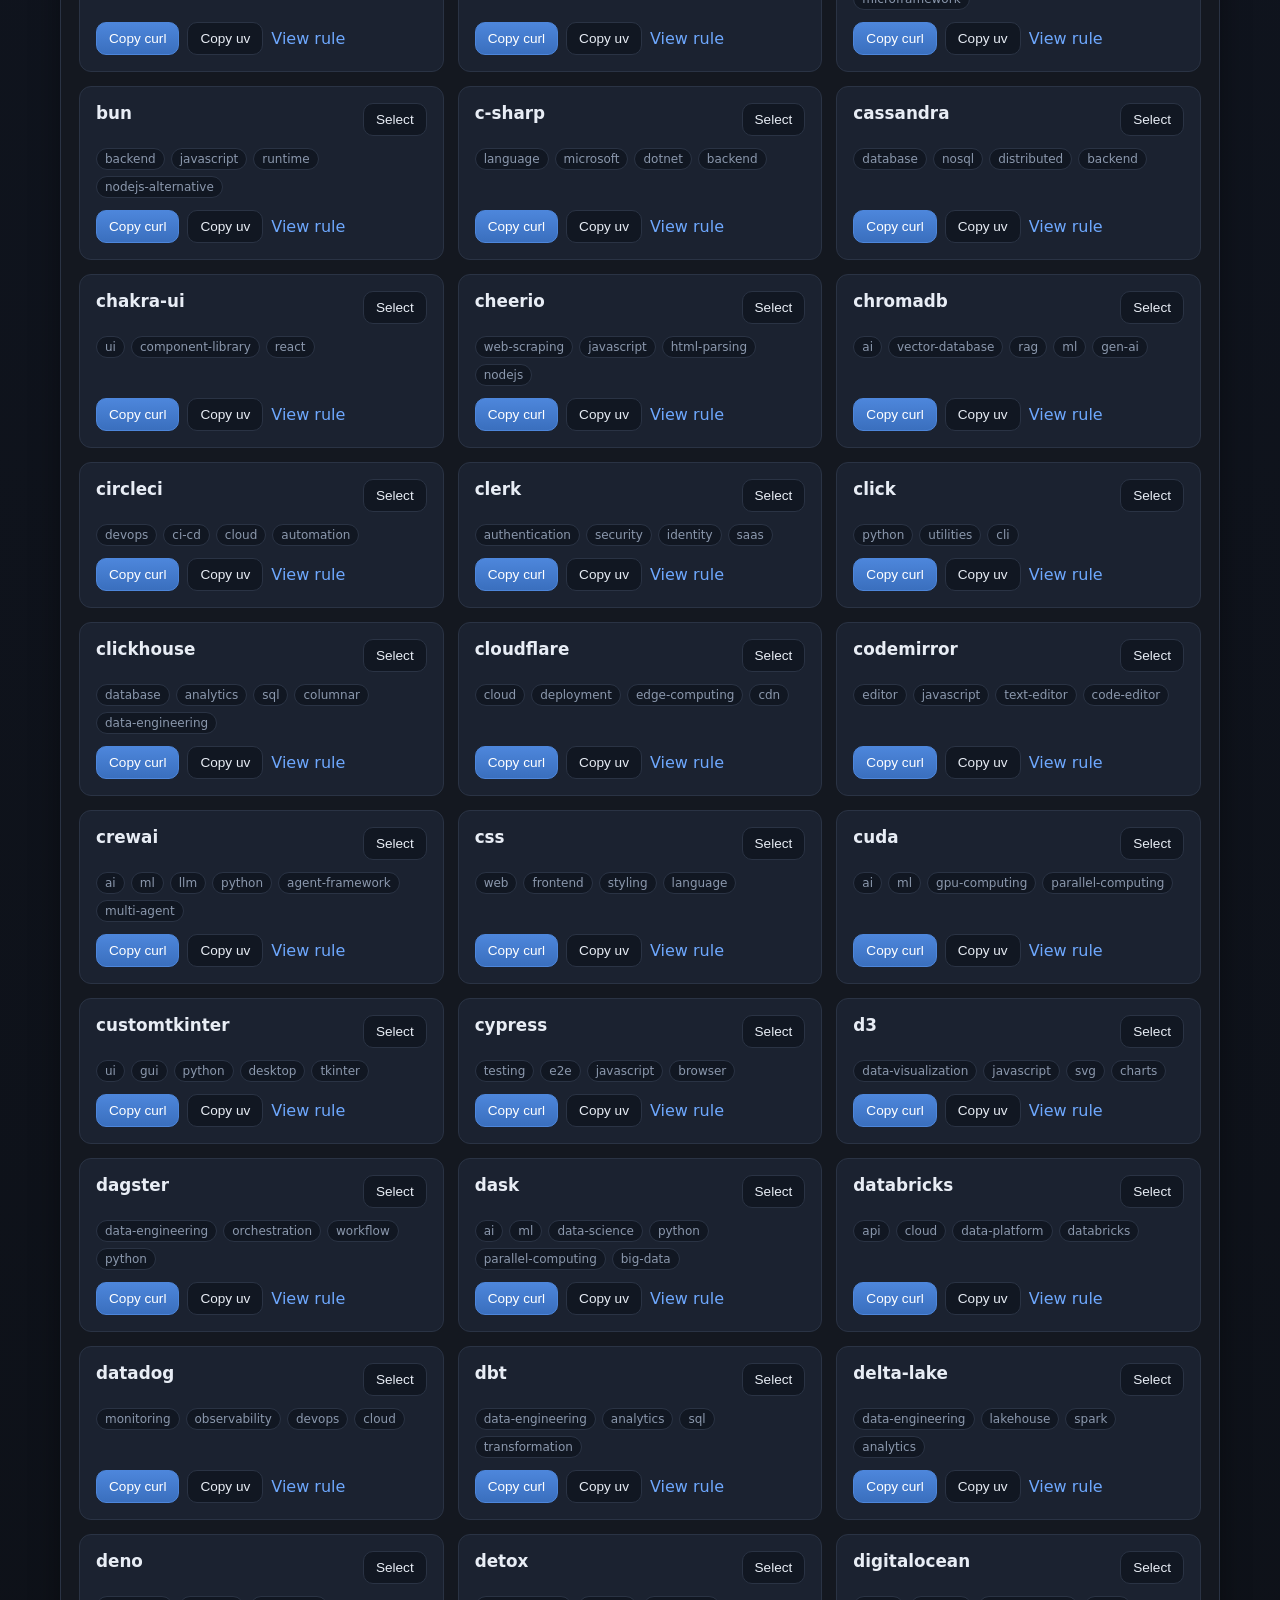
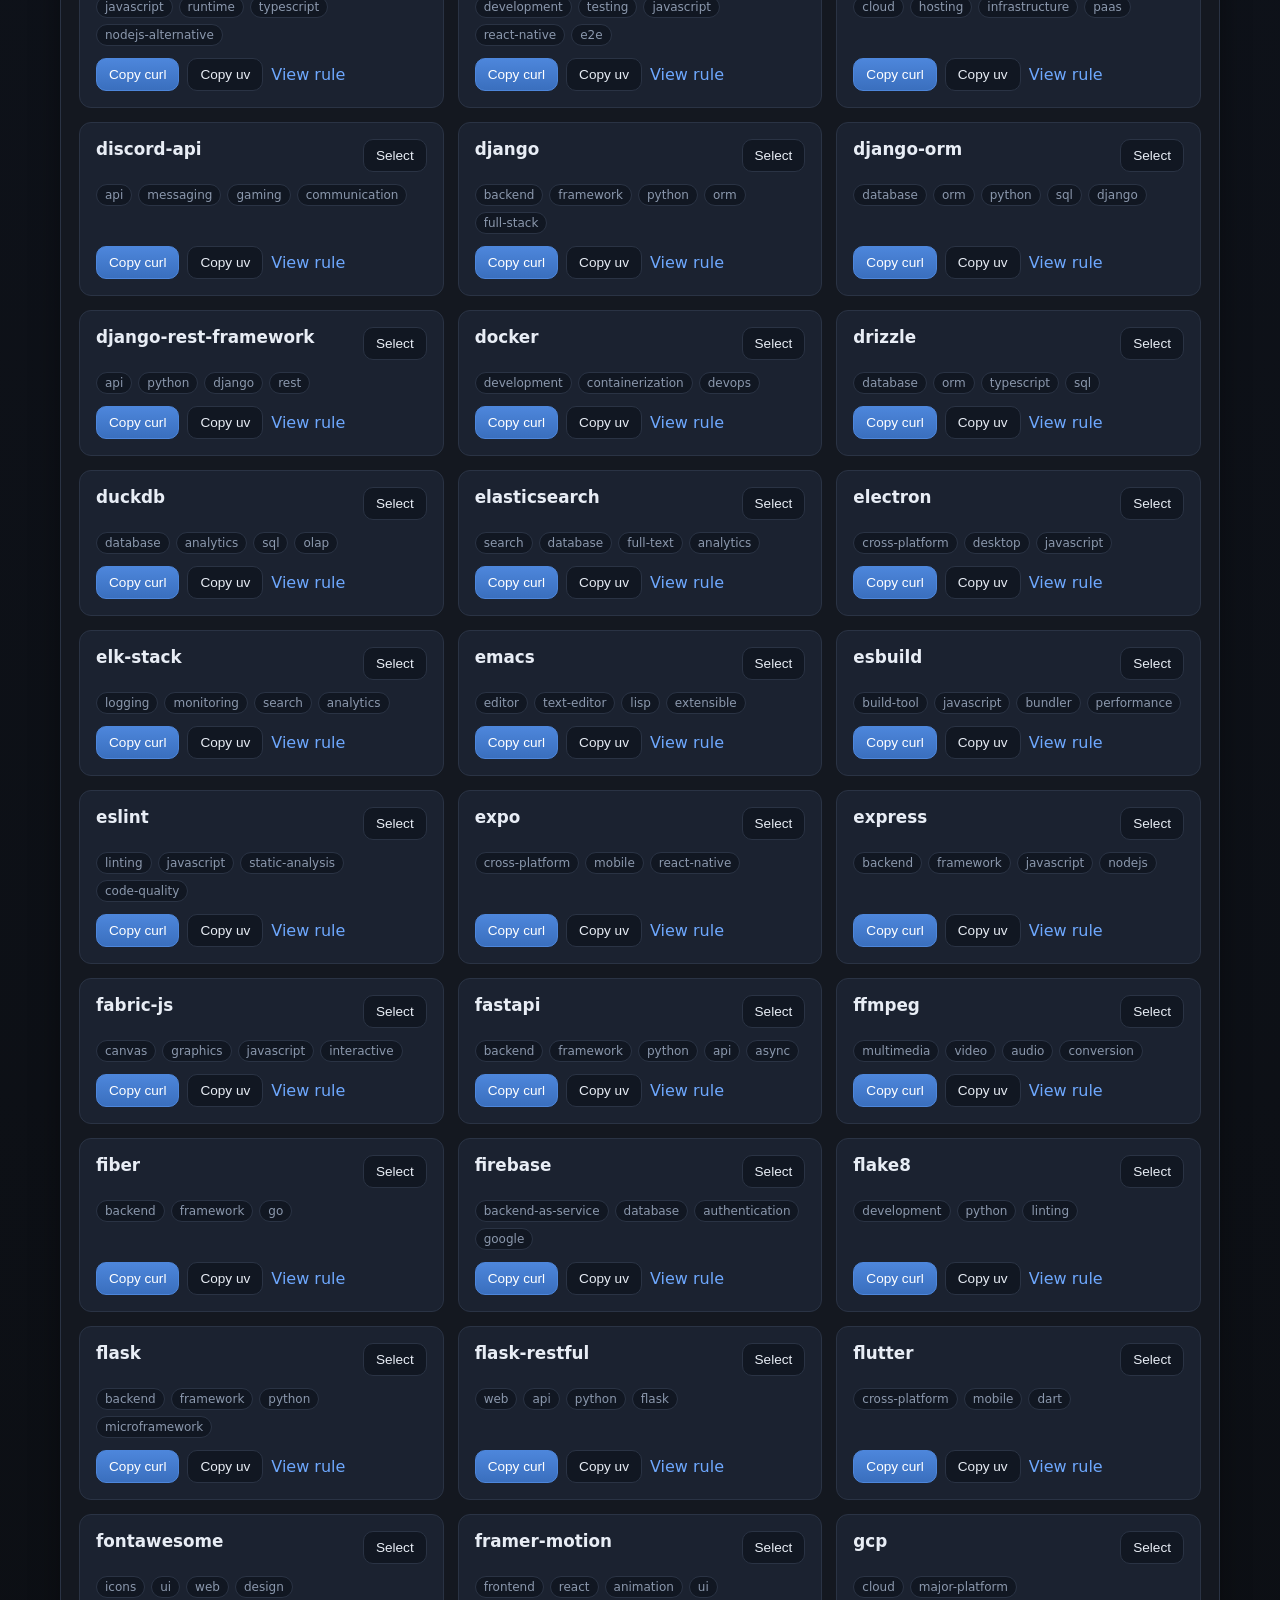
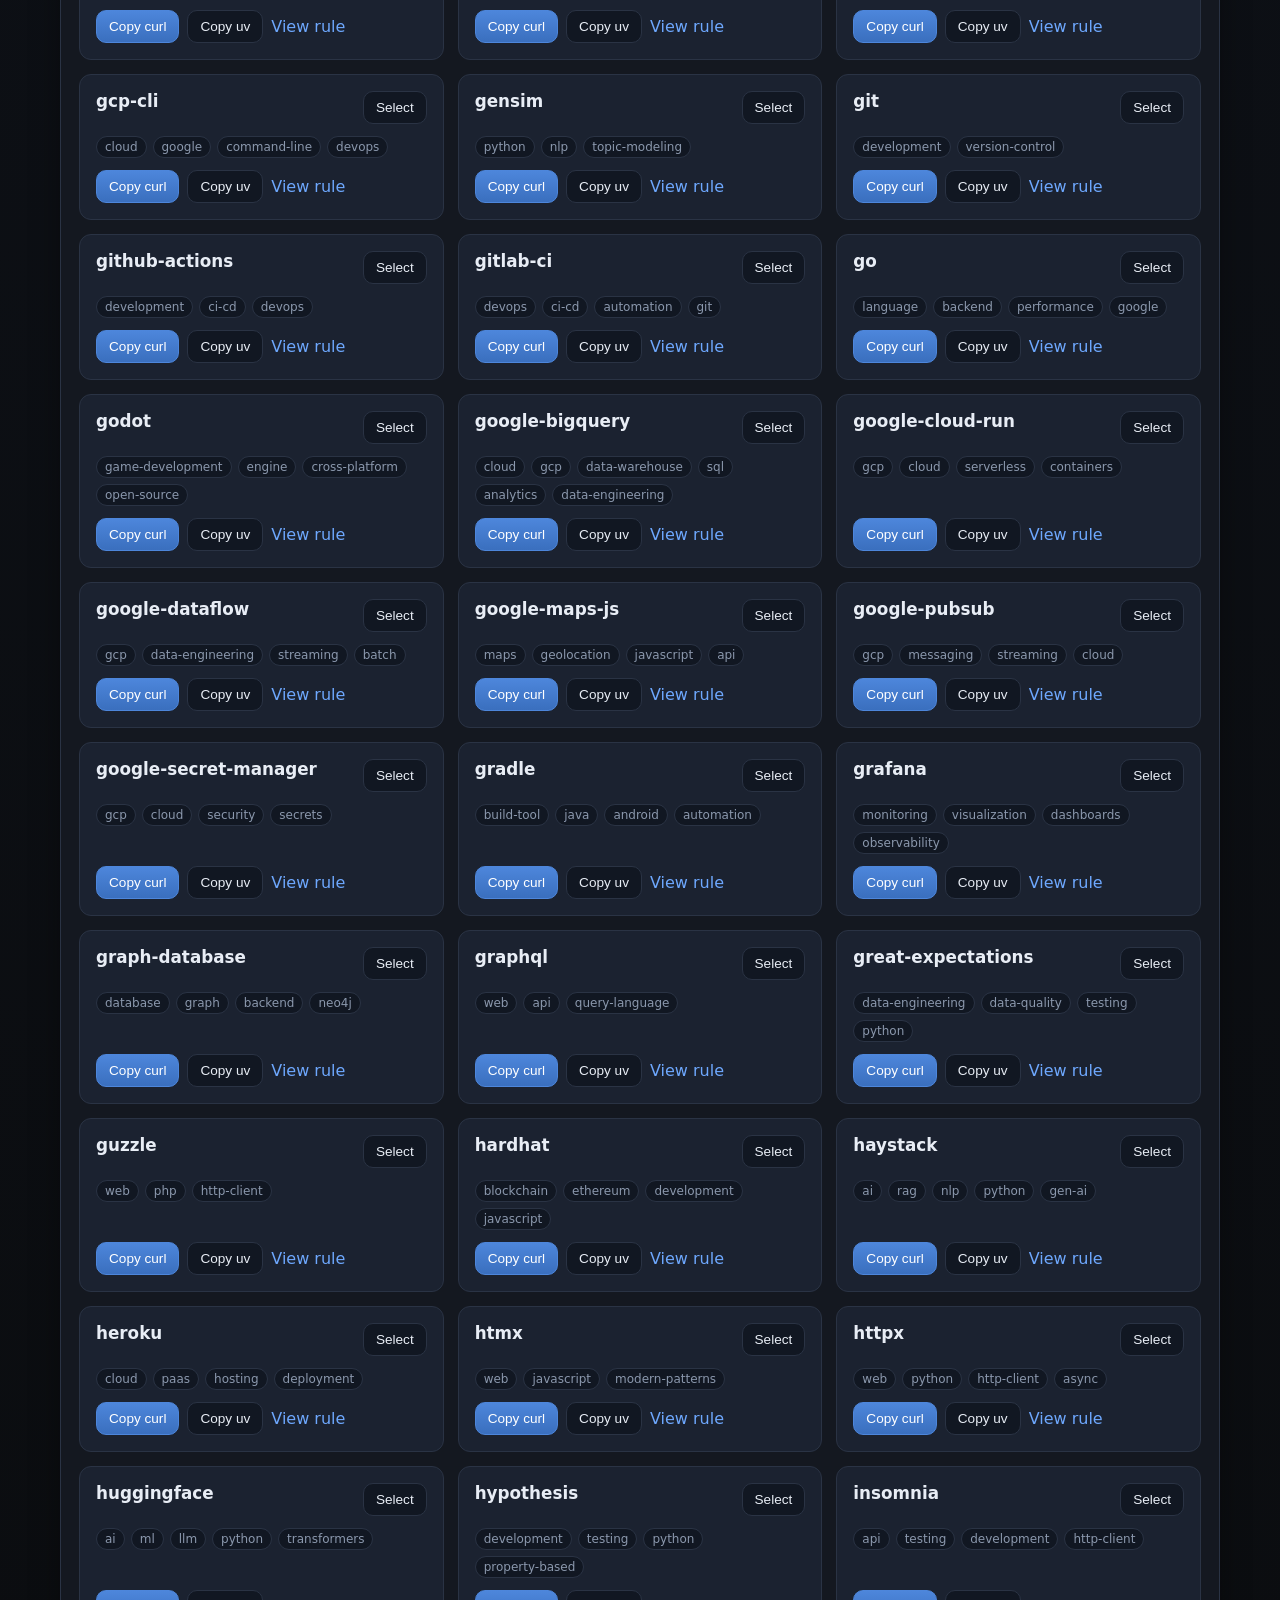
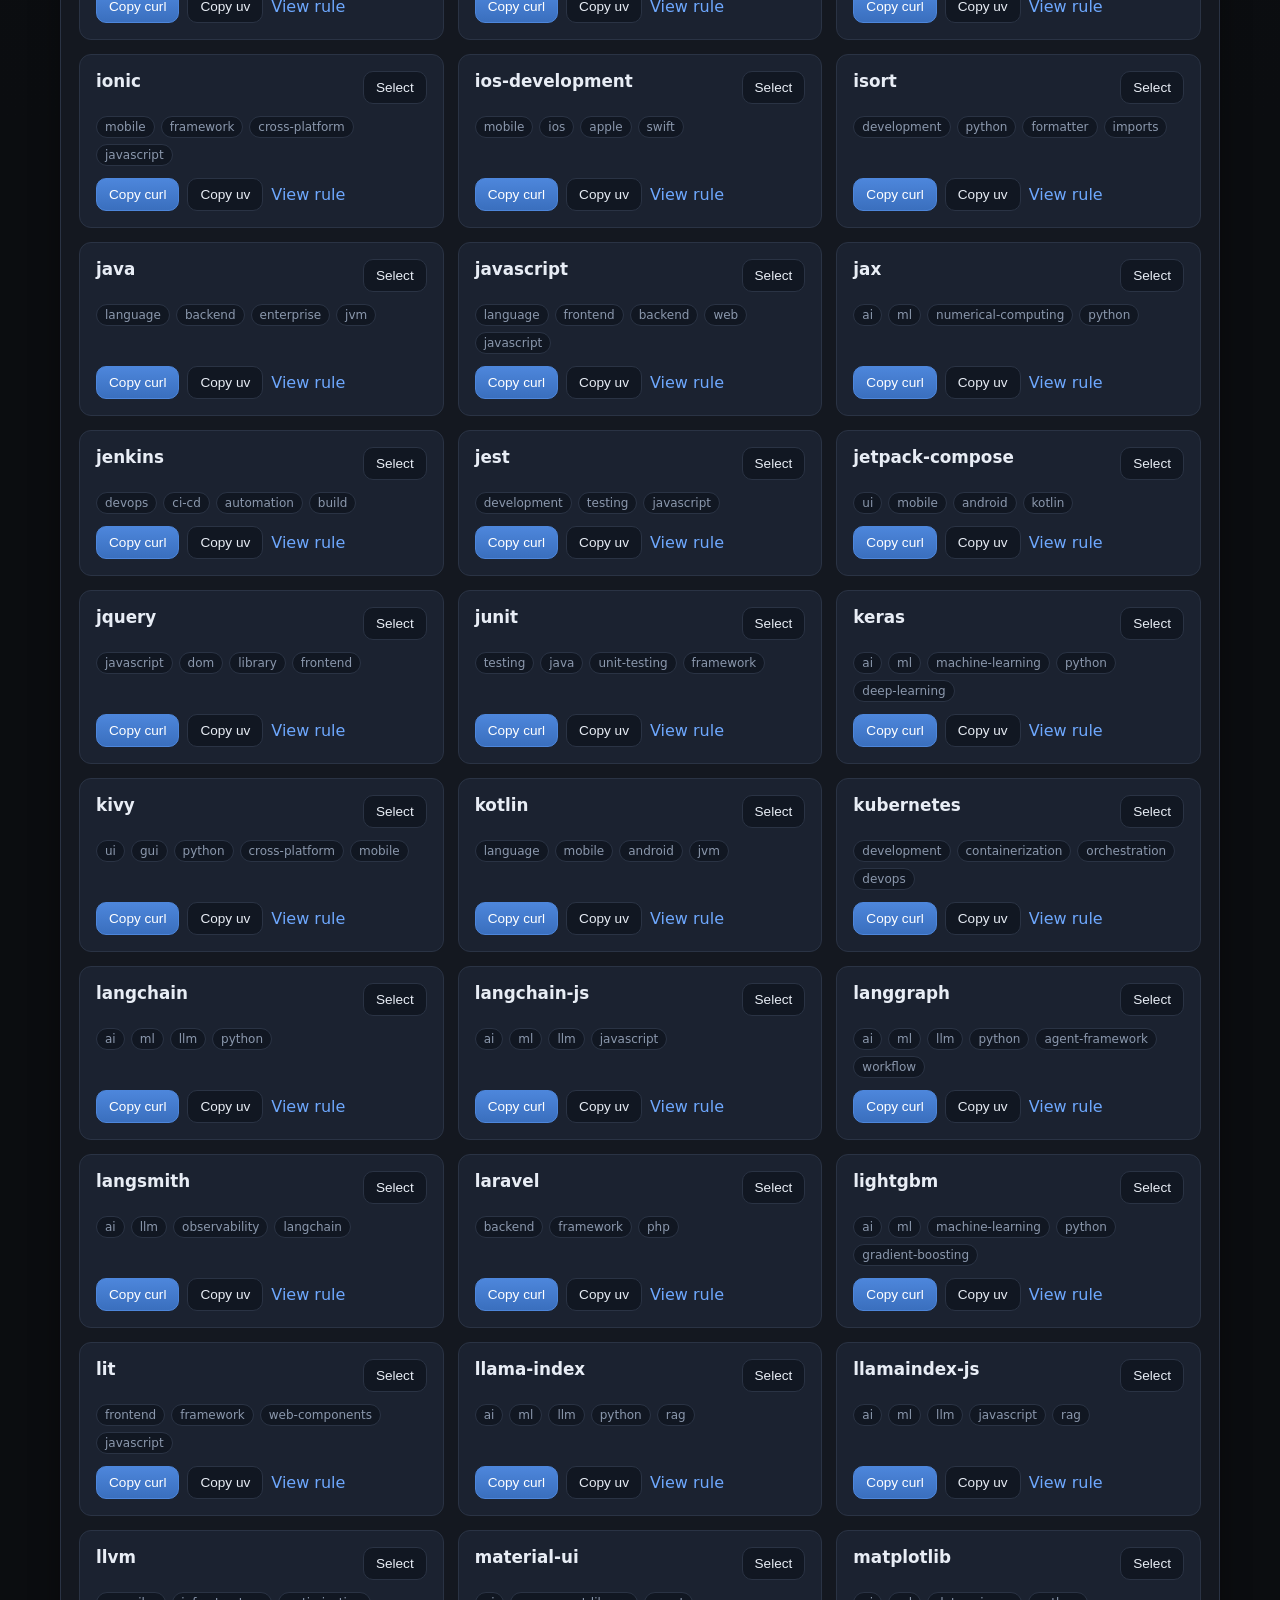
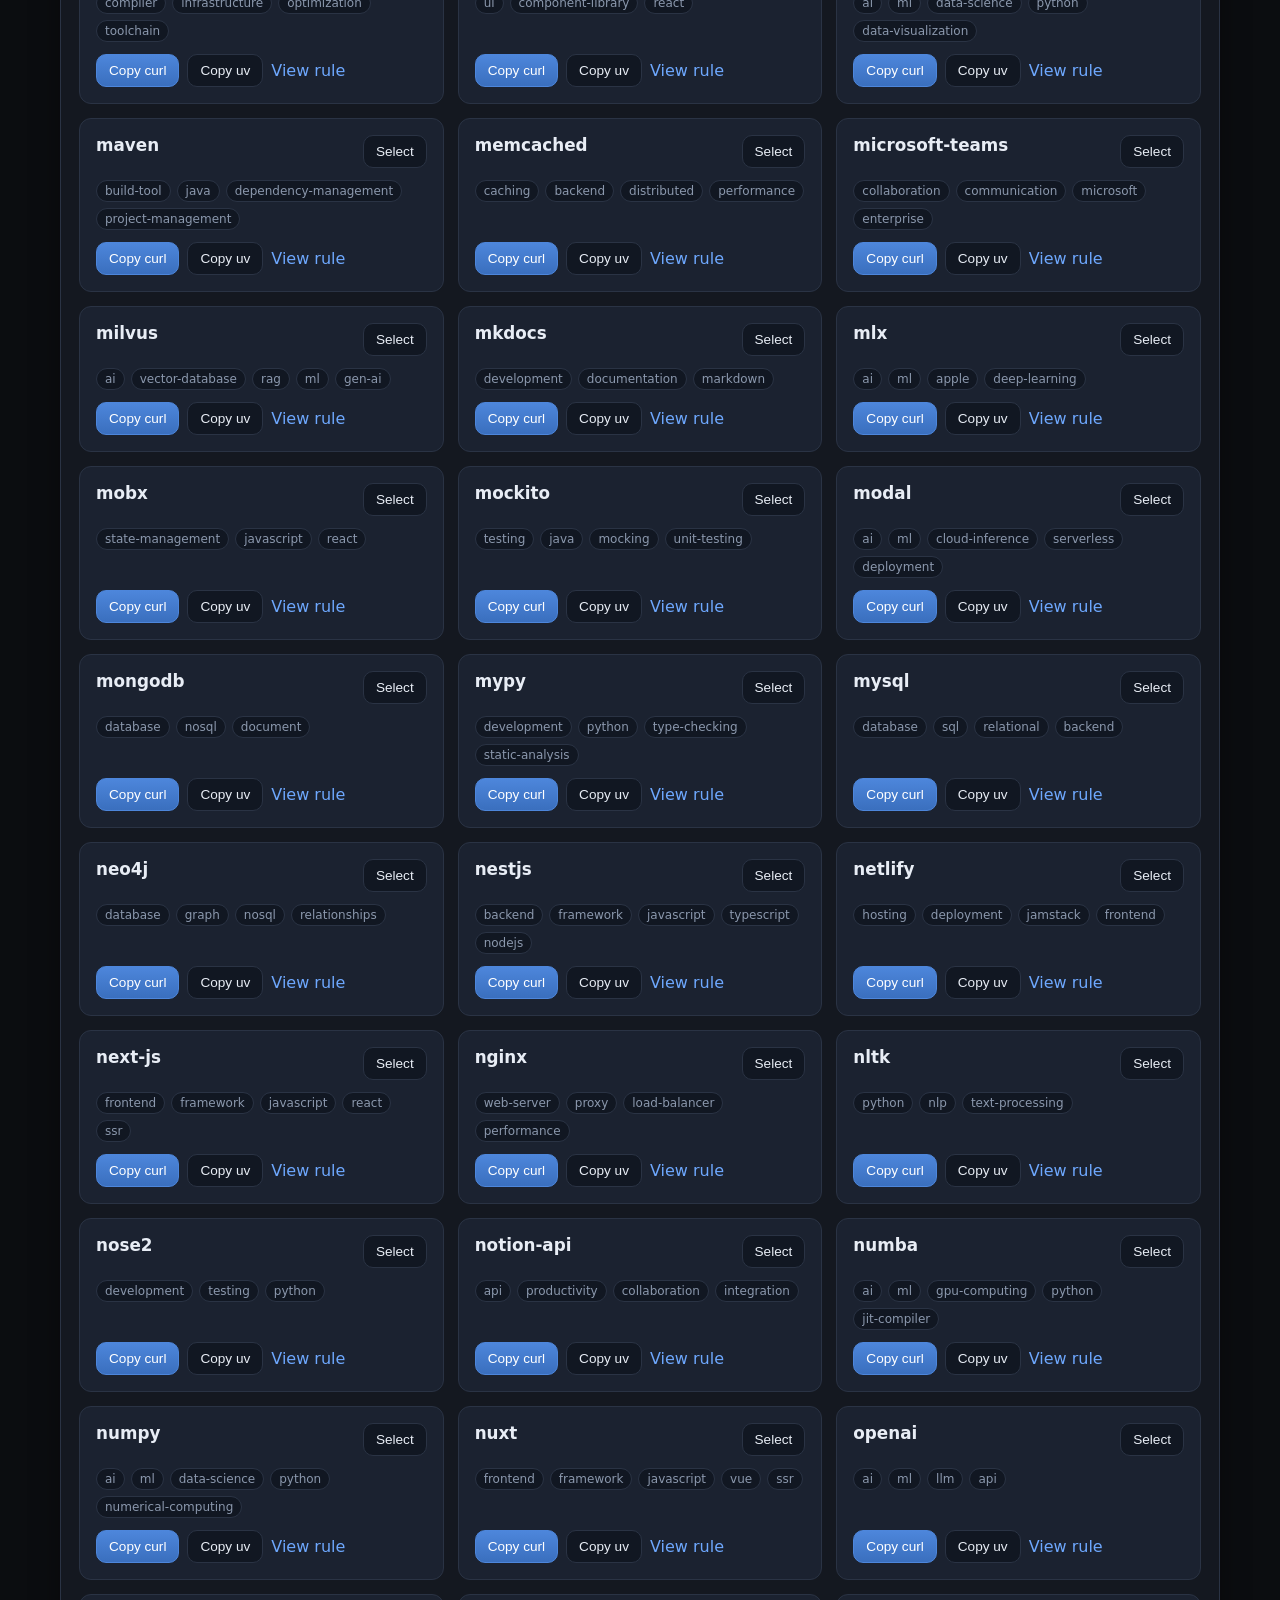
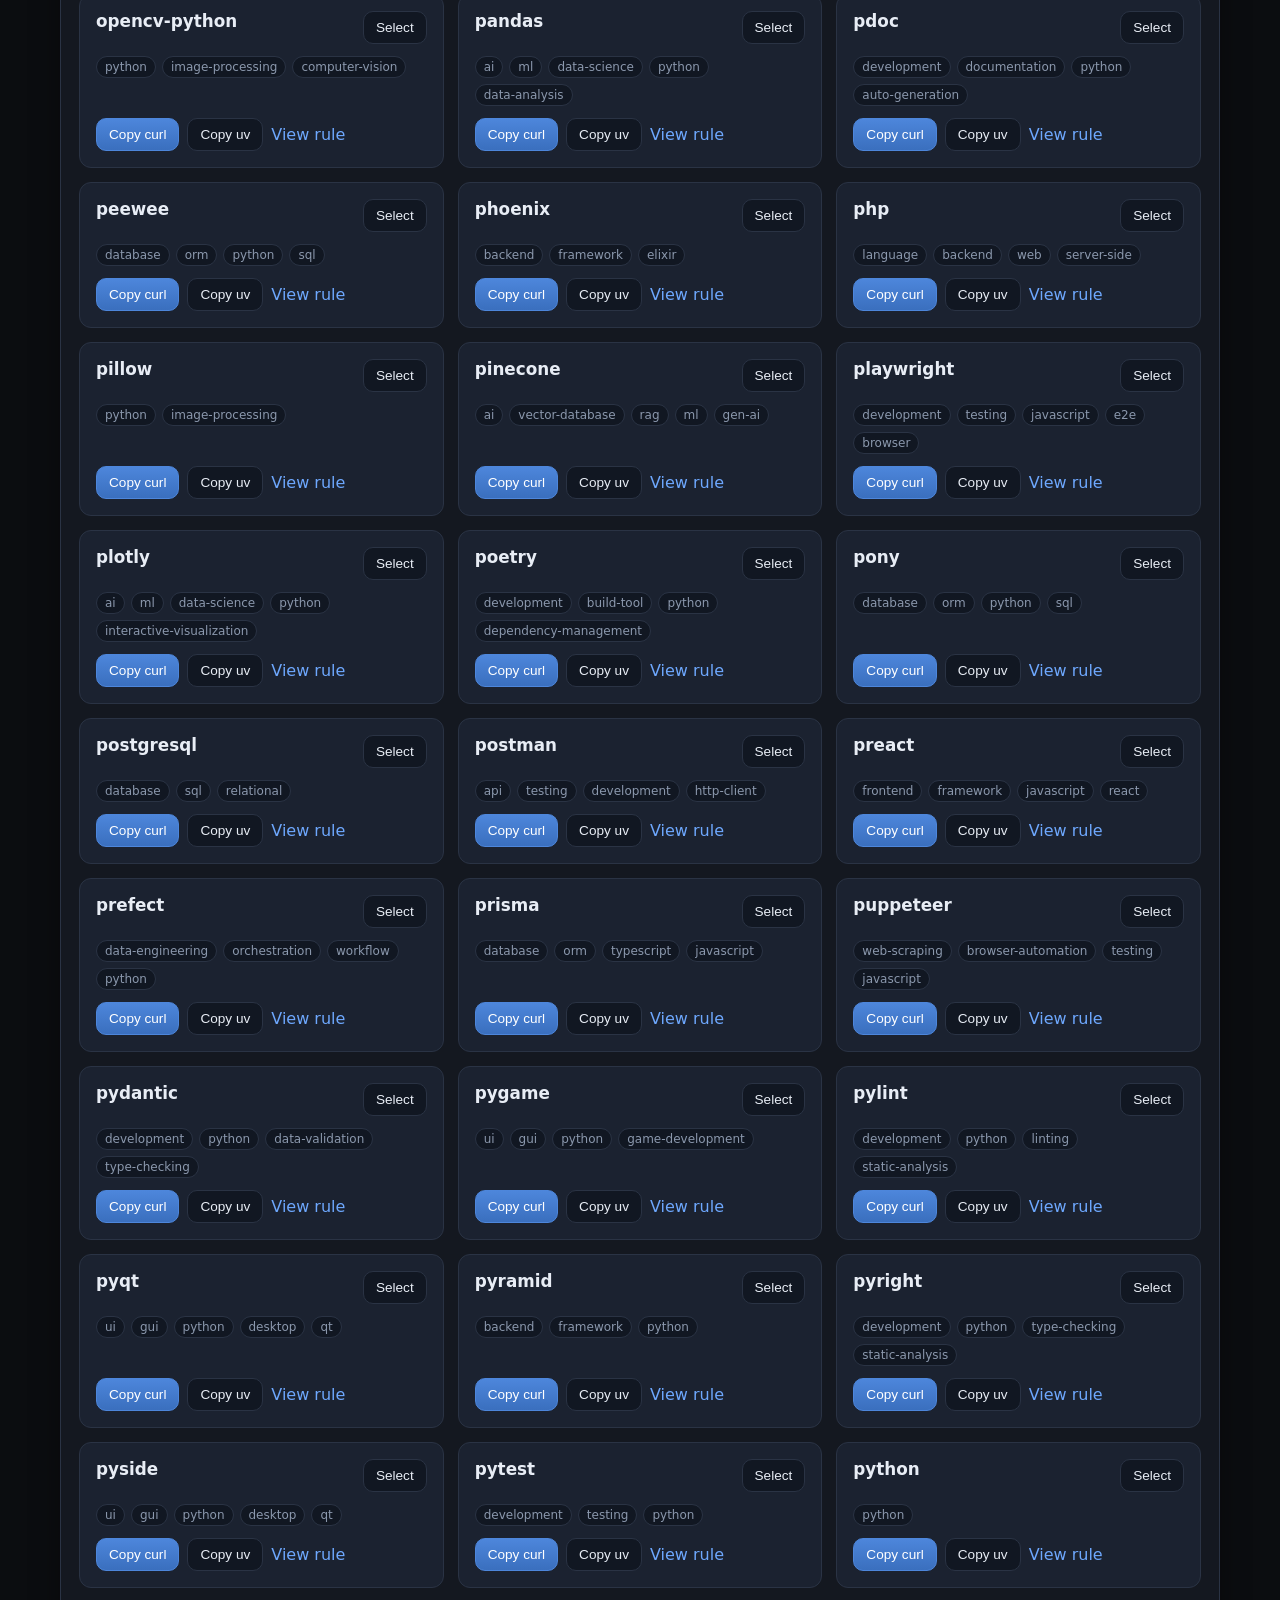
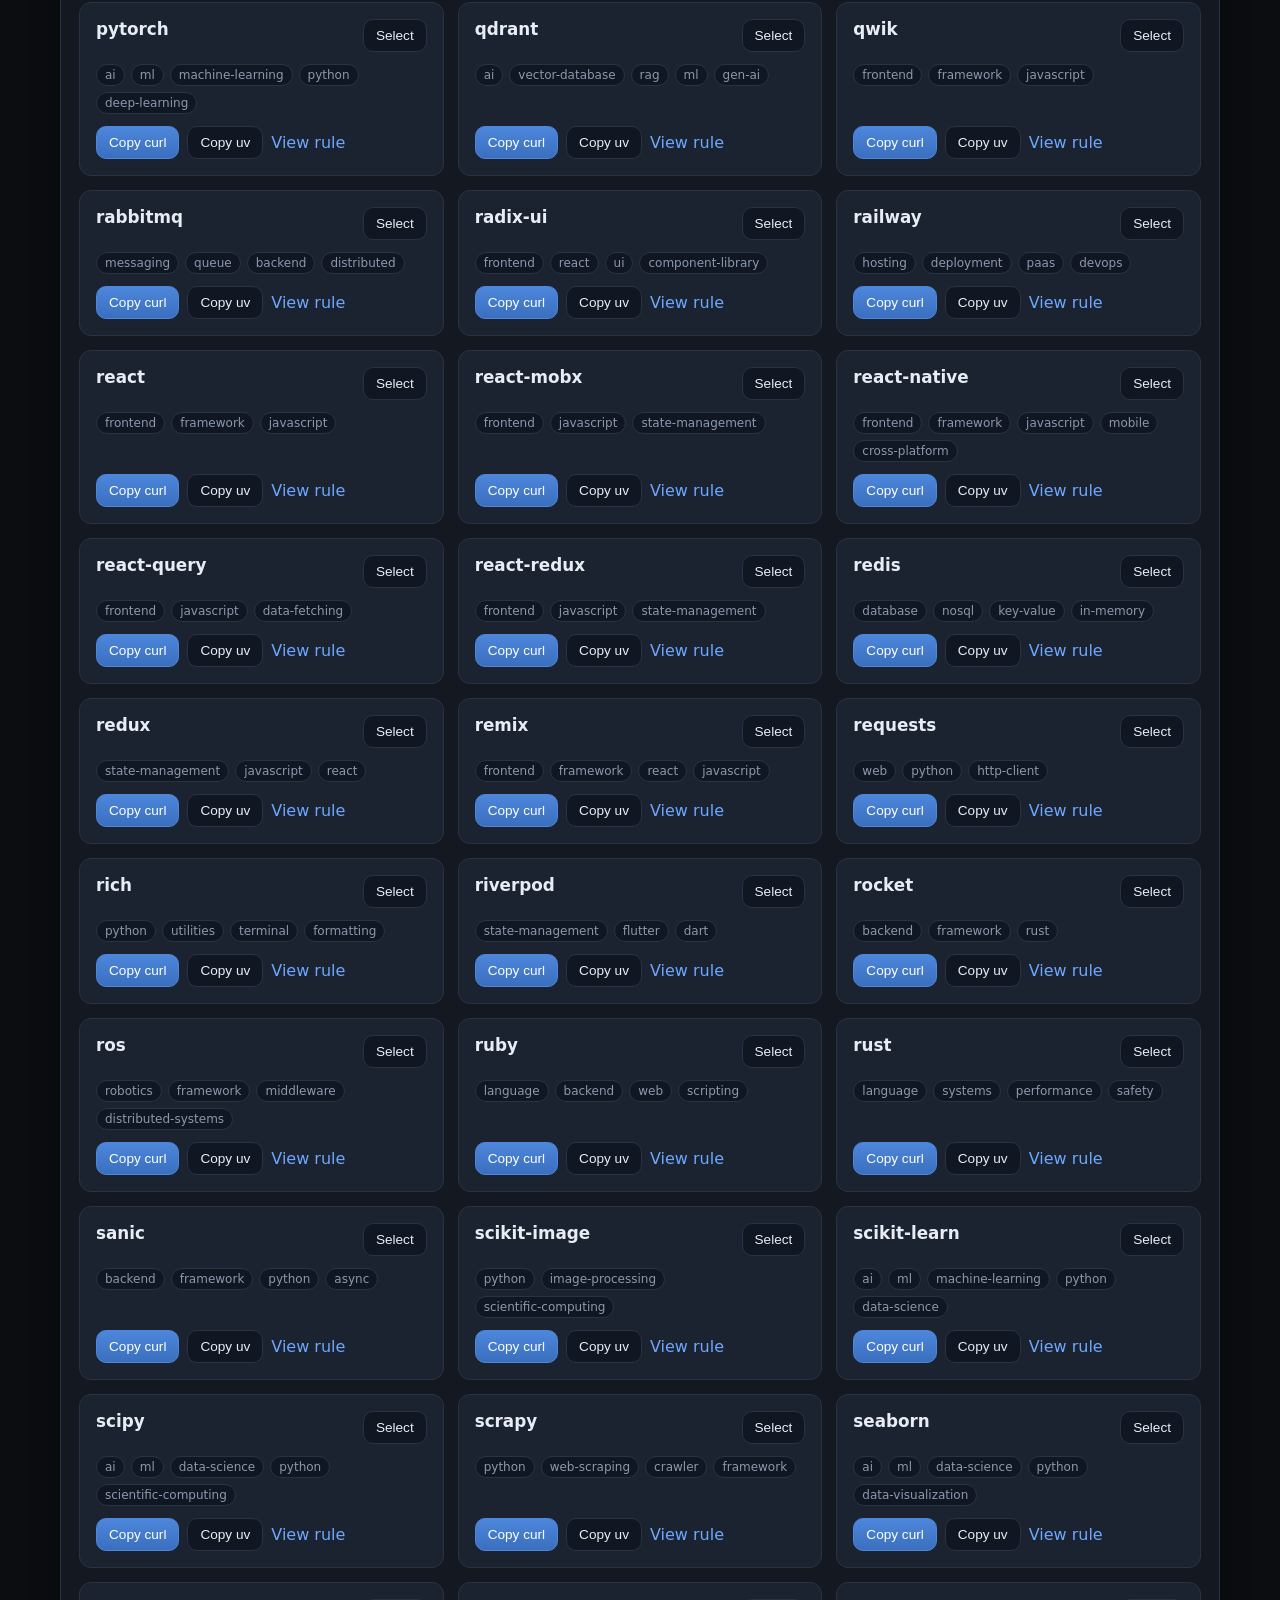
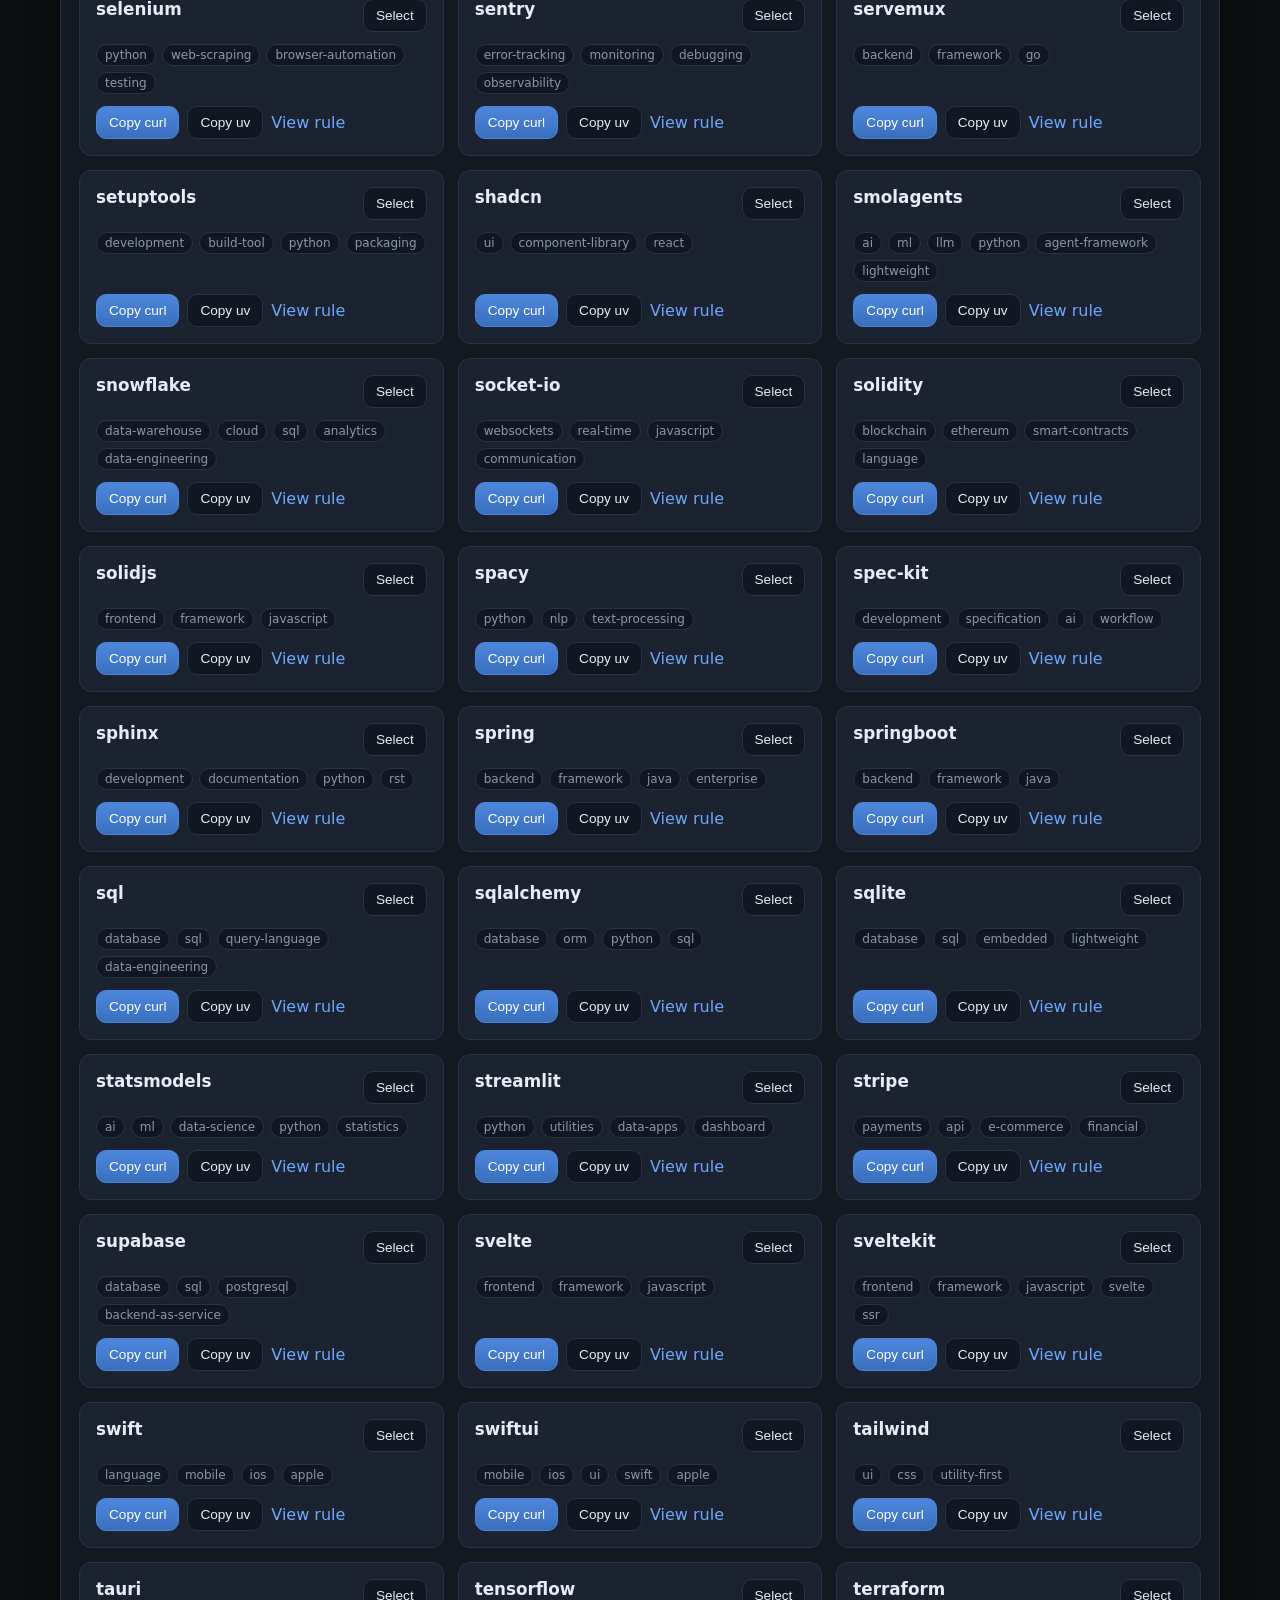
==== commit 72465c17: "Expand rules catalog to 296 libraries and 24 custom rules. Add ClickHouse, Kafka, Spark, Flink, BigQ" ====
--- a/docs/index.html
+++ b/docs/index.html
@@ -4,7 +4,7 @@
   <meta charset="UTF-8">
   <meta name="viewport" content="width=device-width, initial-scale=1.0">
   <title>Cursor Rules Catalog</title>
-  <meta name="description" content="Browse and install 240+ Cursor MDC rules for libraries and frameworks.">
+  <meta name="description" content="Browse and install 296+ Cursor MDC rules for libraries, data engineering, cloud, and AI.">
   <style>
     :root {
       --bg: #0b0d10;
@@ -346,7 +346,7 @@
       <div>
         <h1>Cursor Rules Catalog</h1>
         <p class="subtitle">
-          Browse 240+ MDC rules for libraries and frameworks. Copy an install command or pick a preset stack for your use case.
+          Browse 296+ MDC rules for libraries, data engineering, cloud, AI, and more. Copy an install command or pick a preset stack for your use case.
         </p>
       </div>
       <div class="stats">
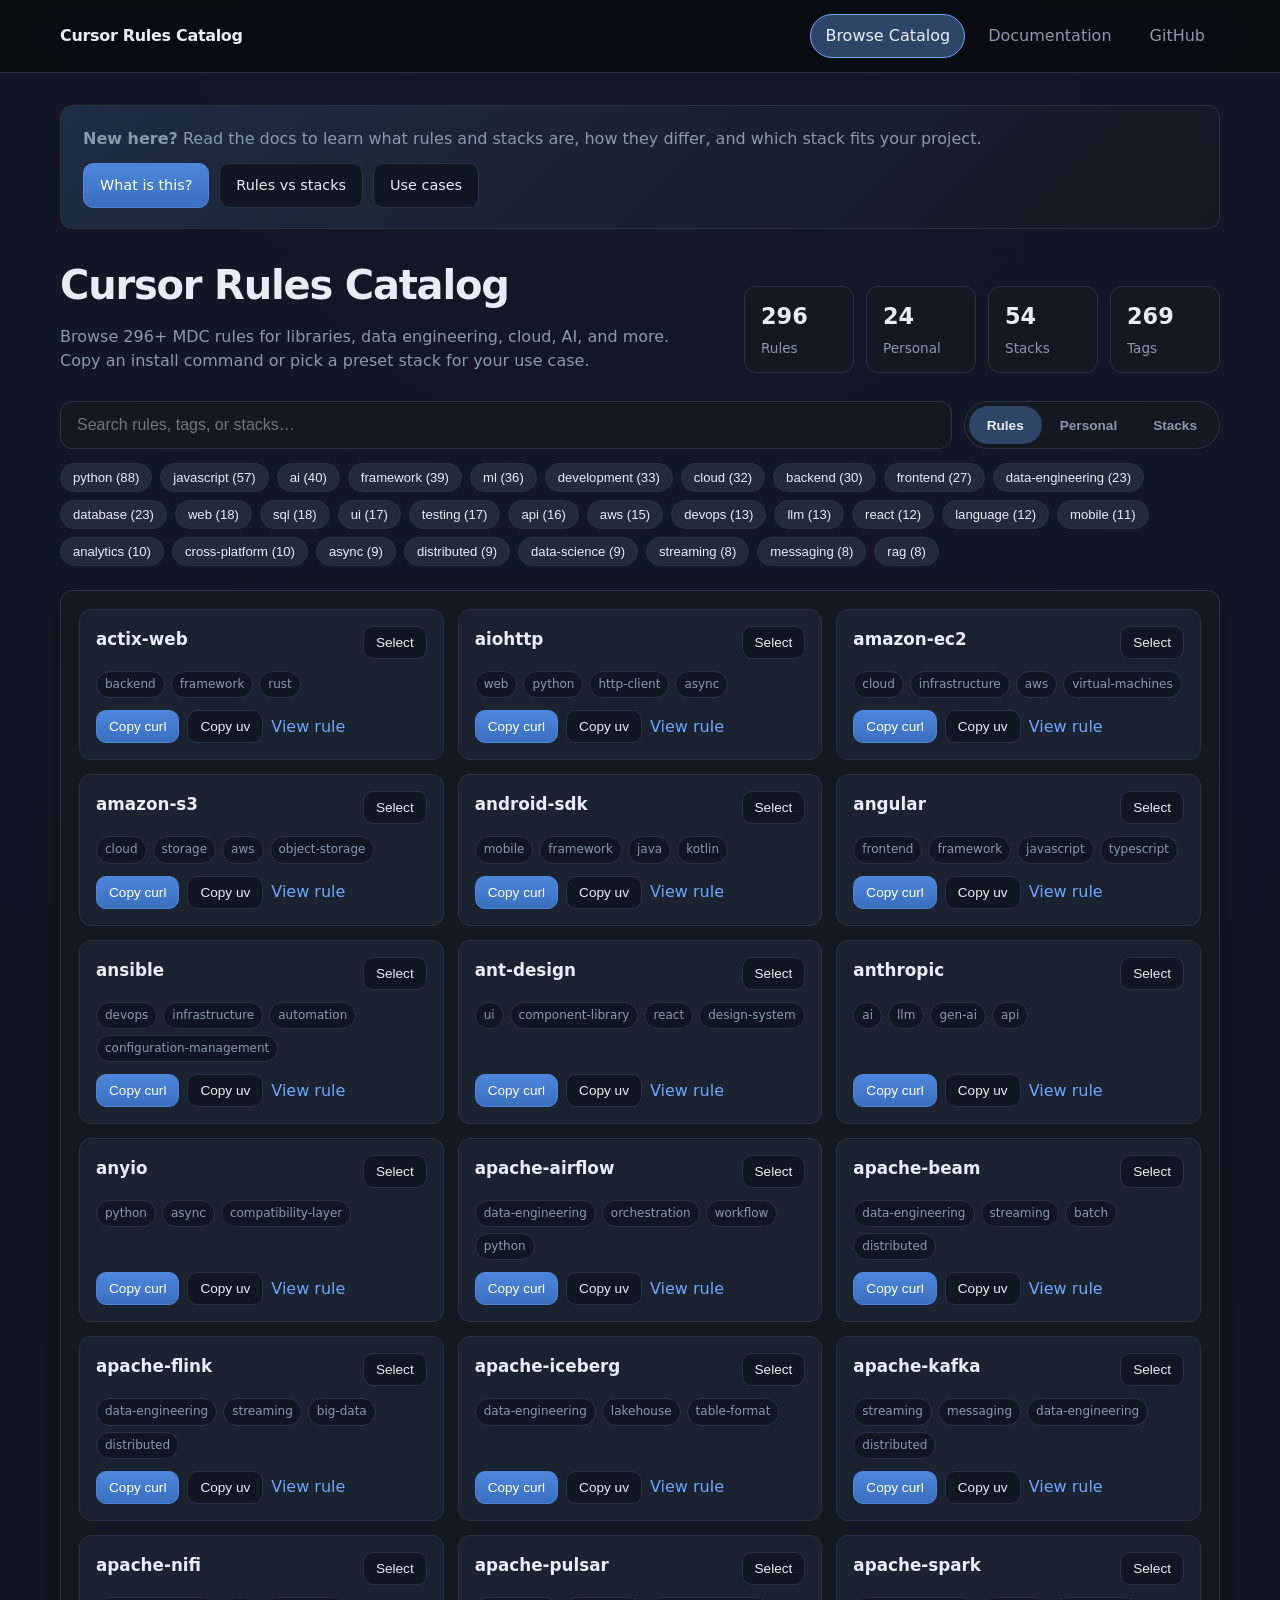
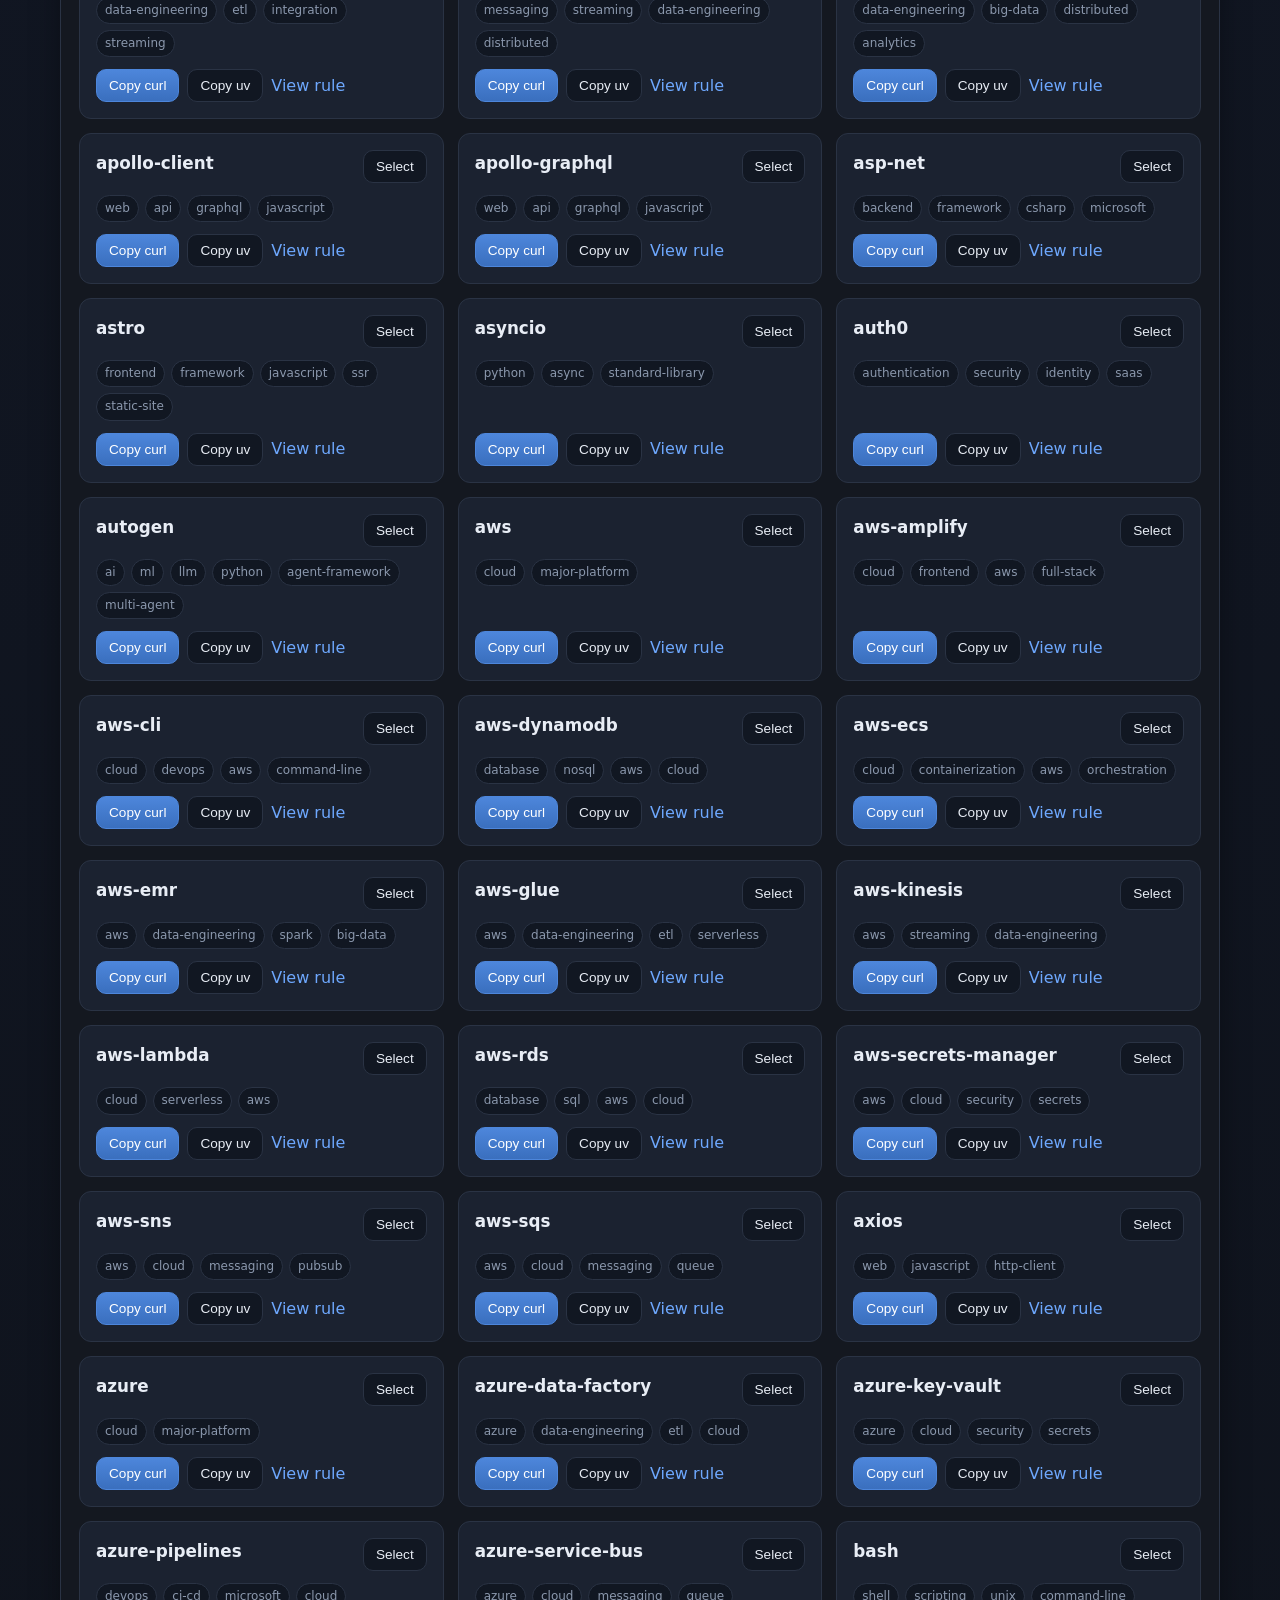
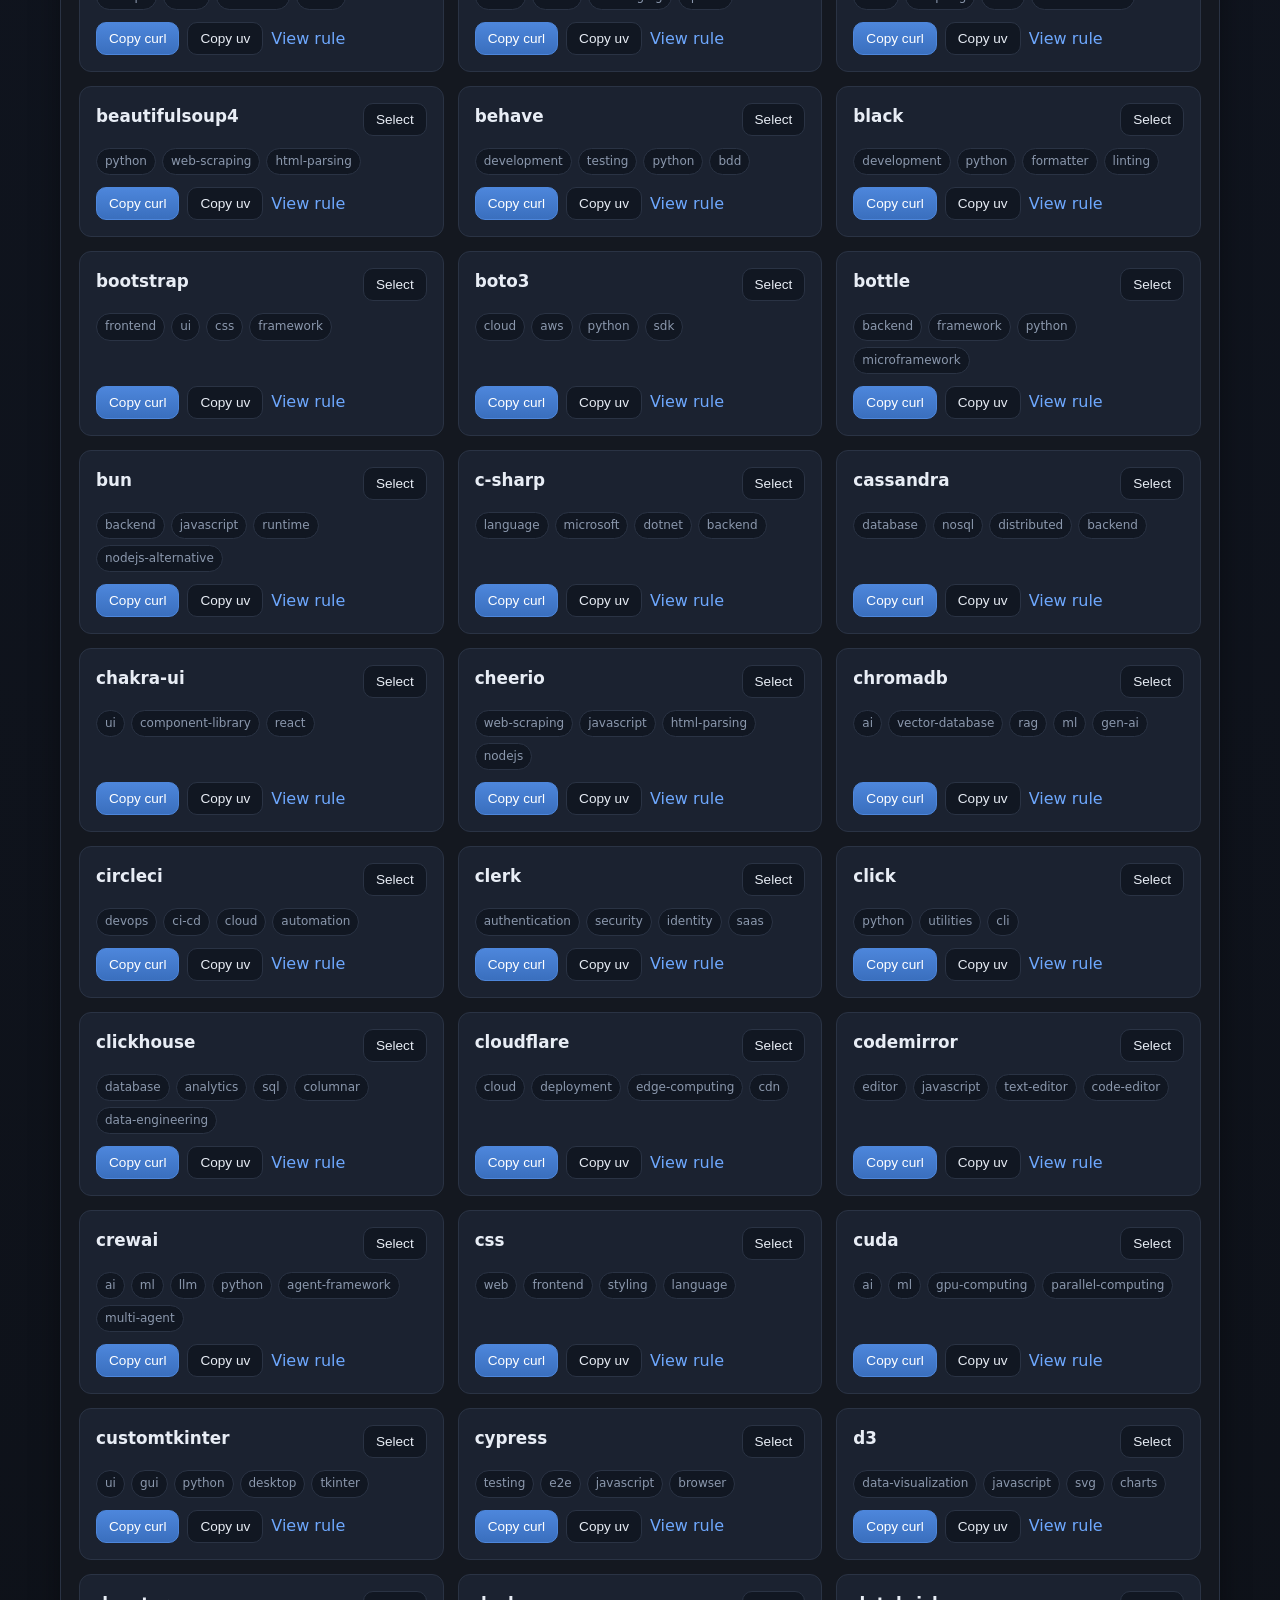
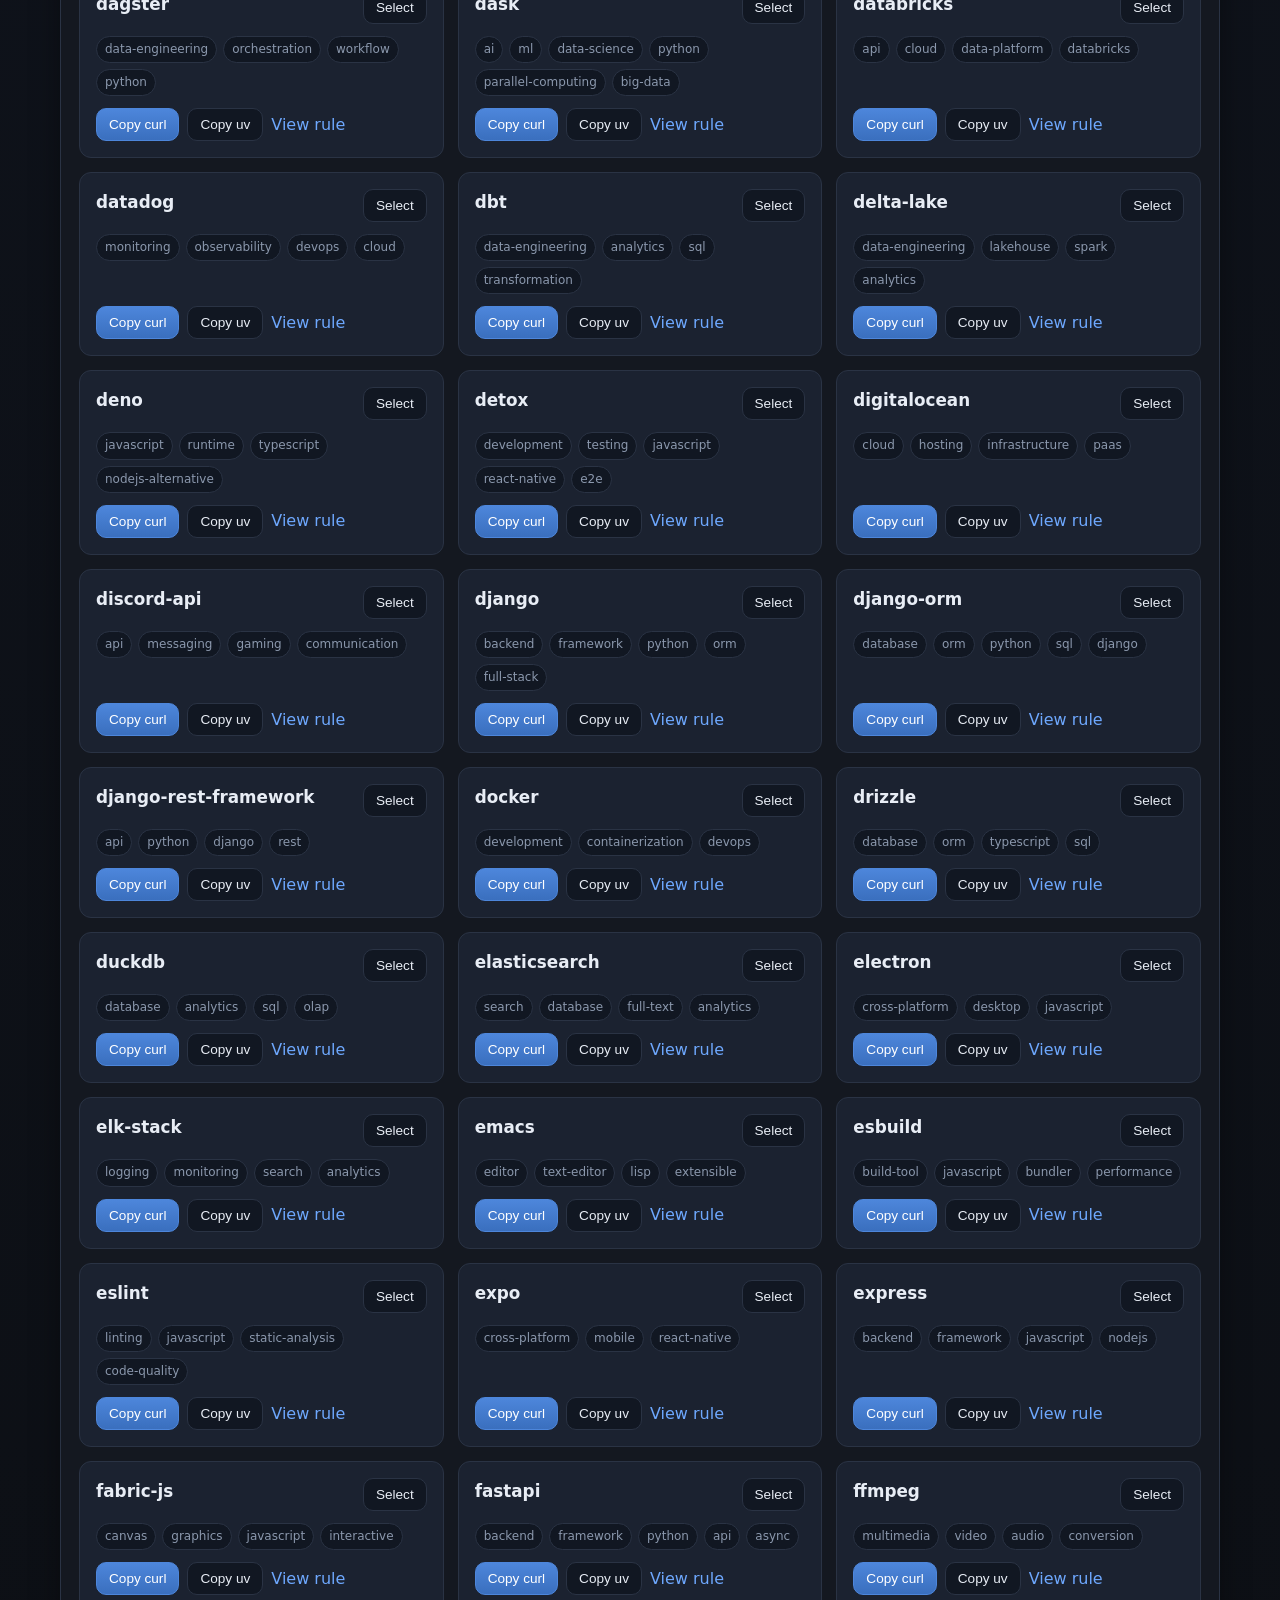
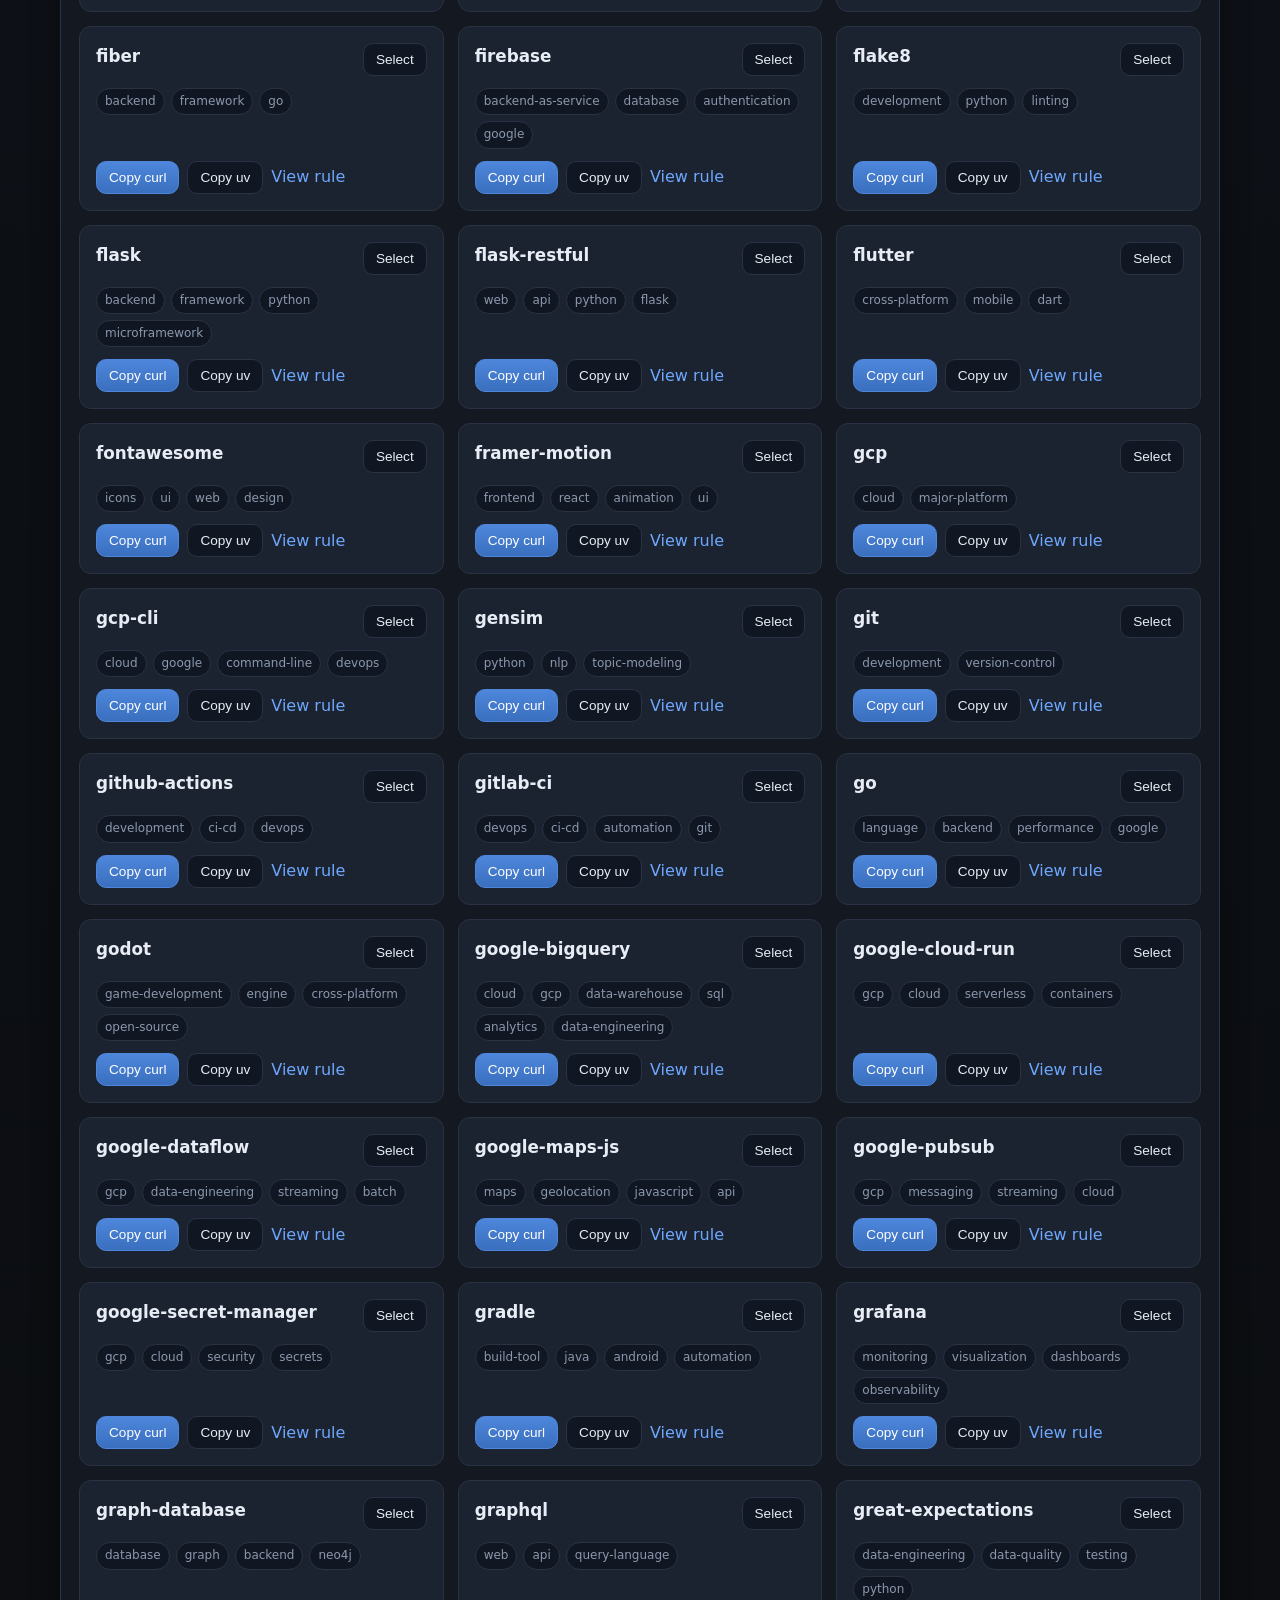
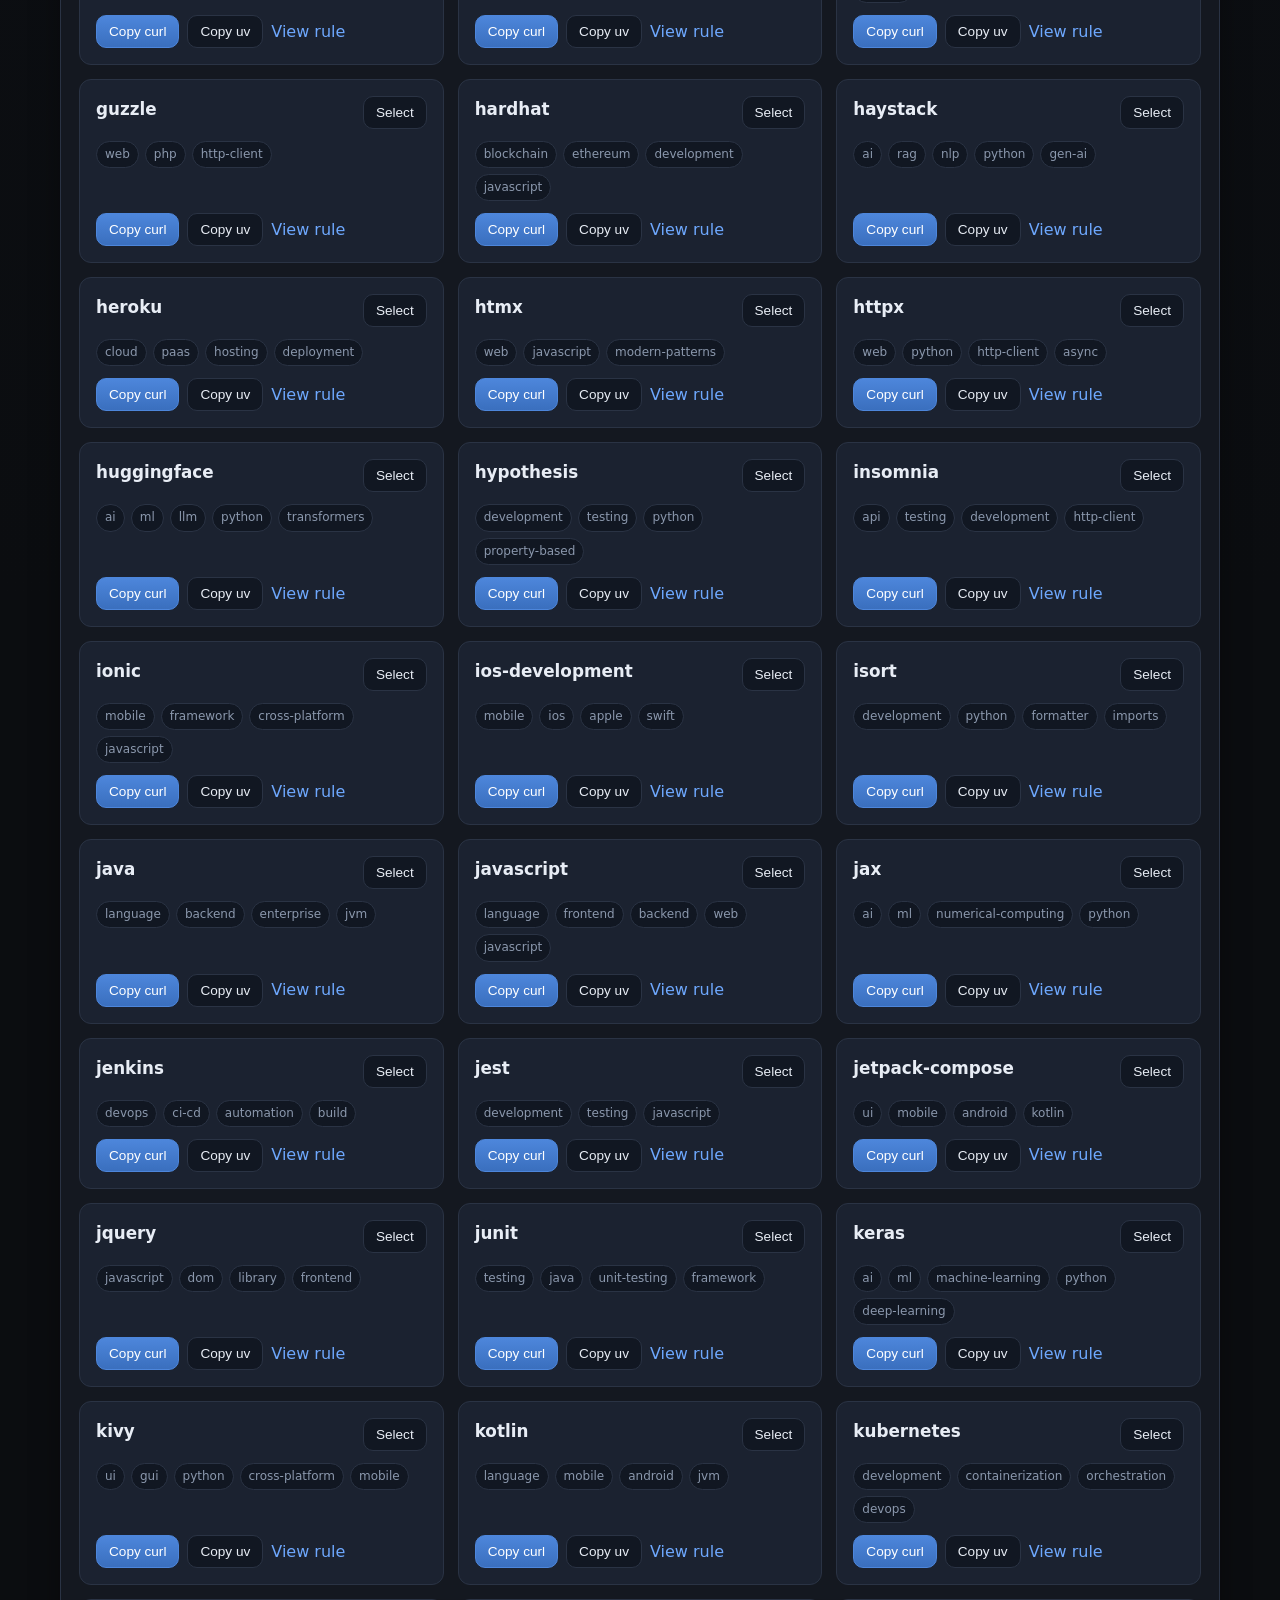
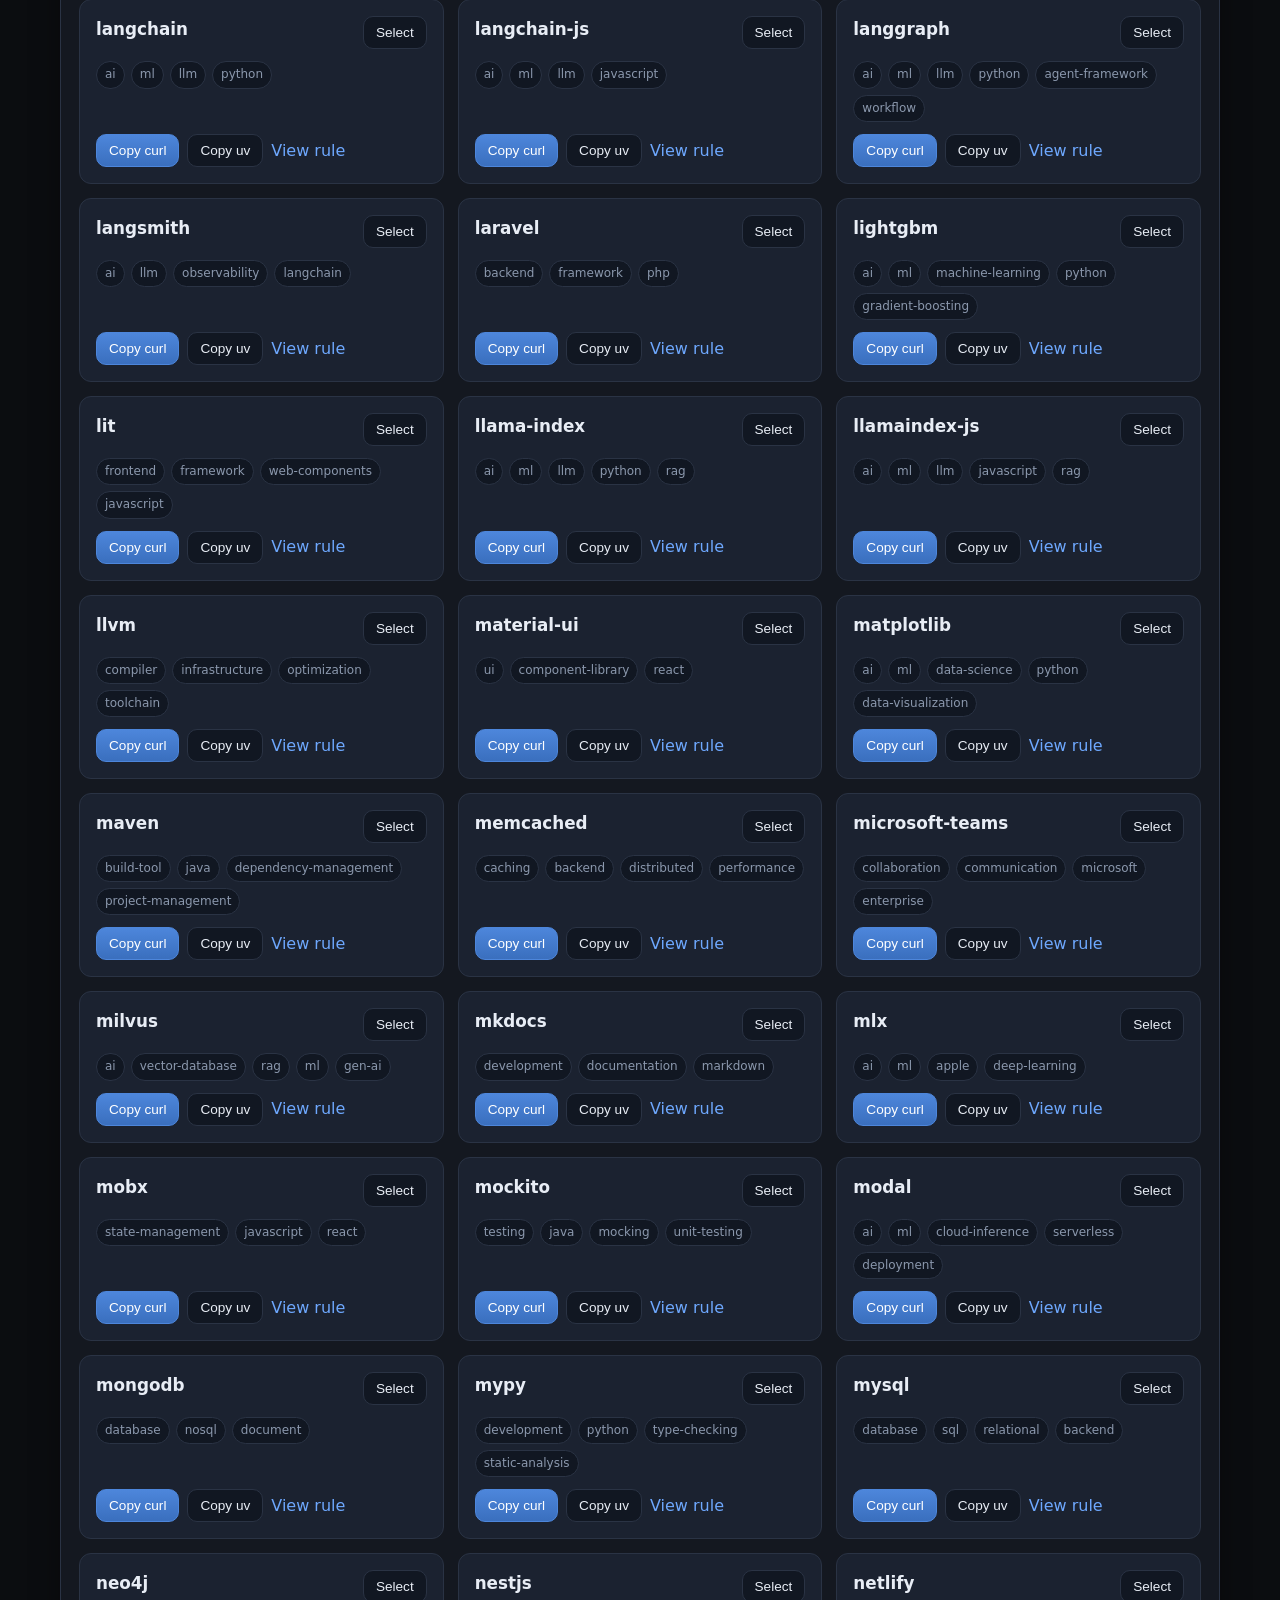
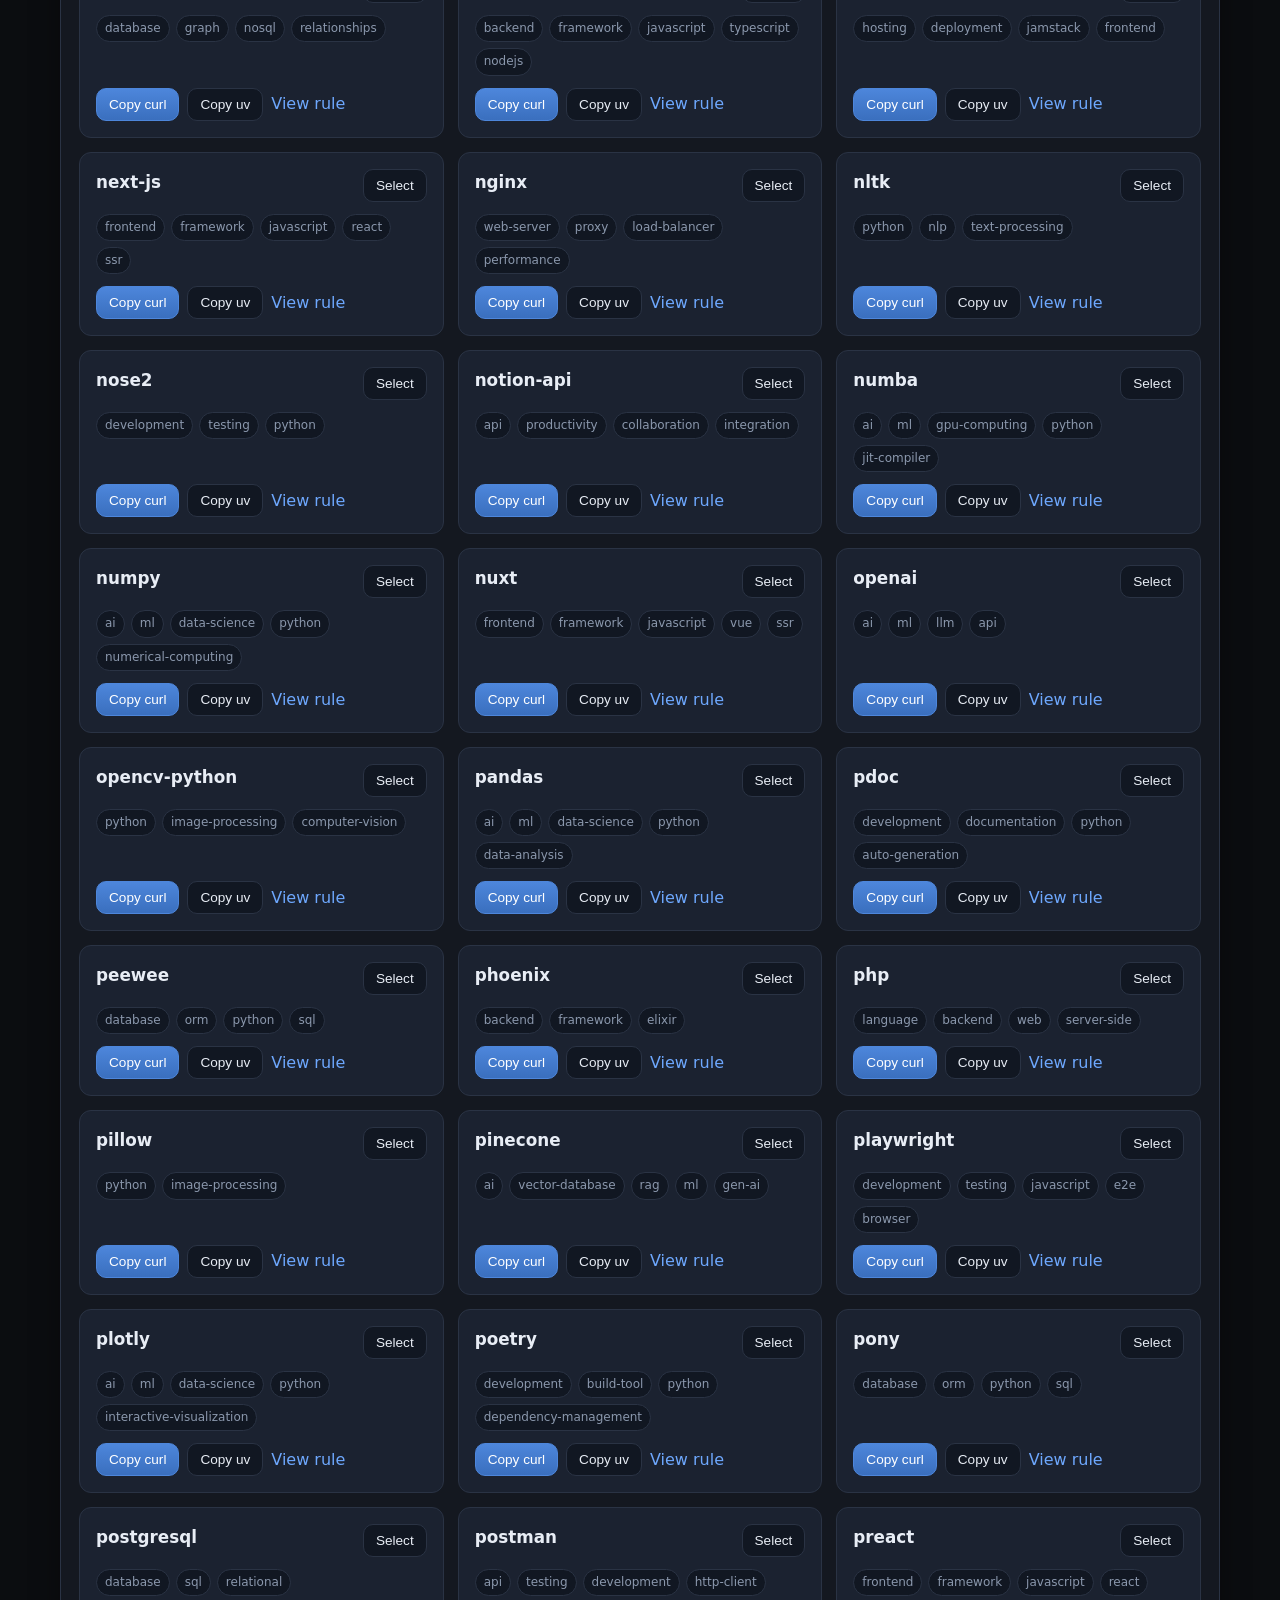
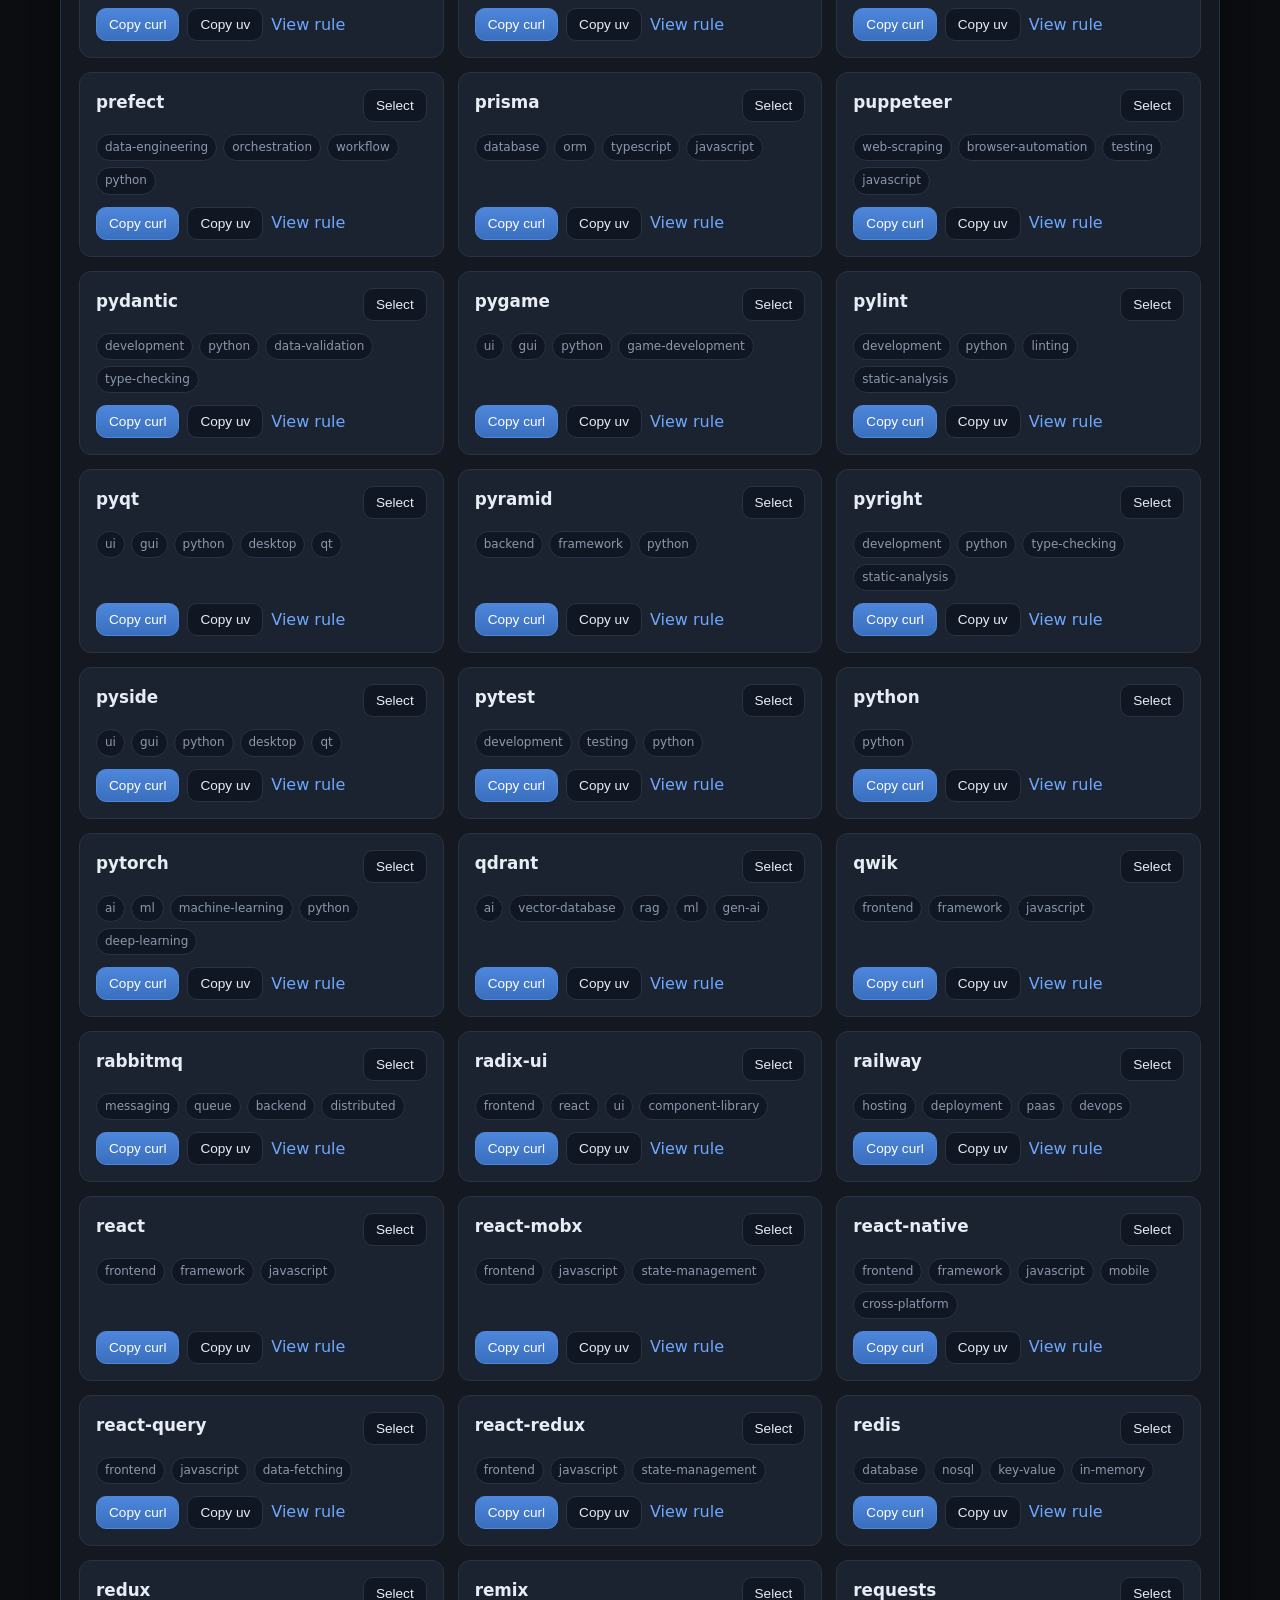
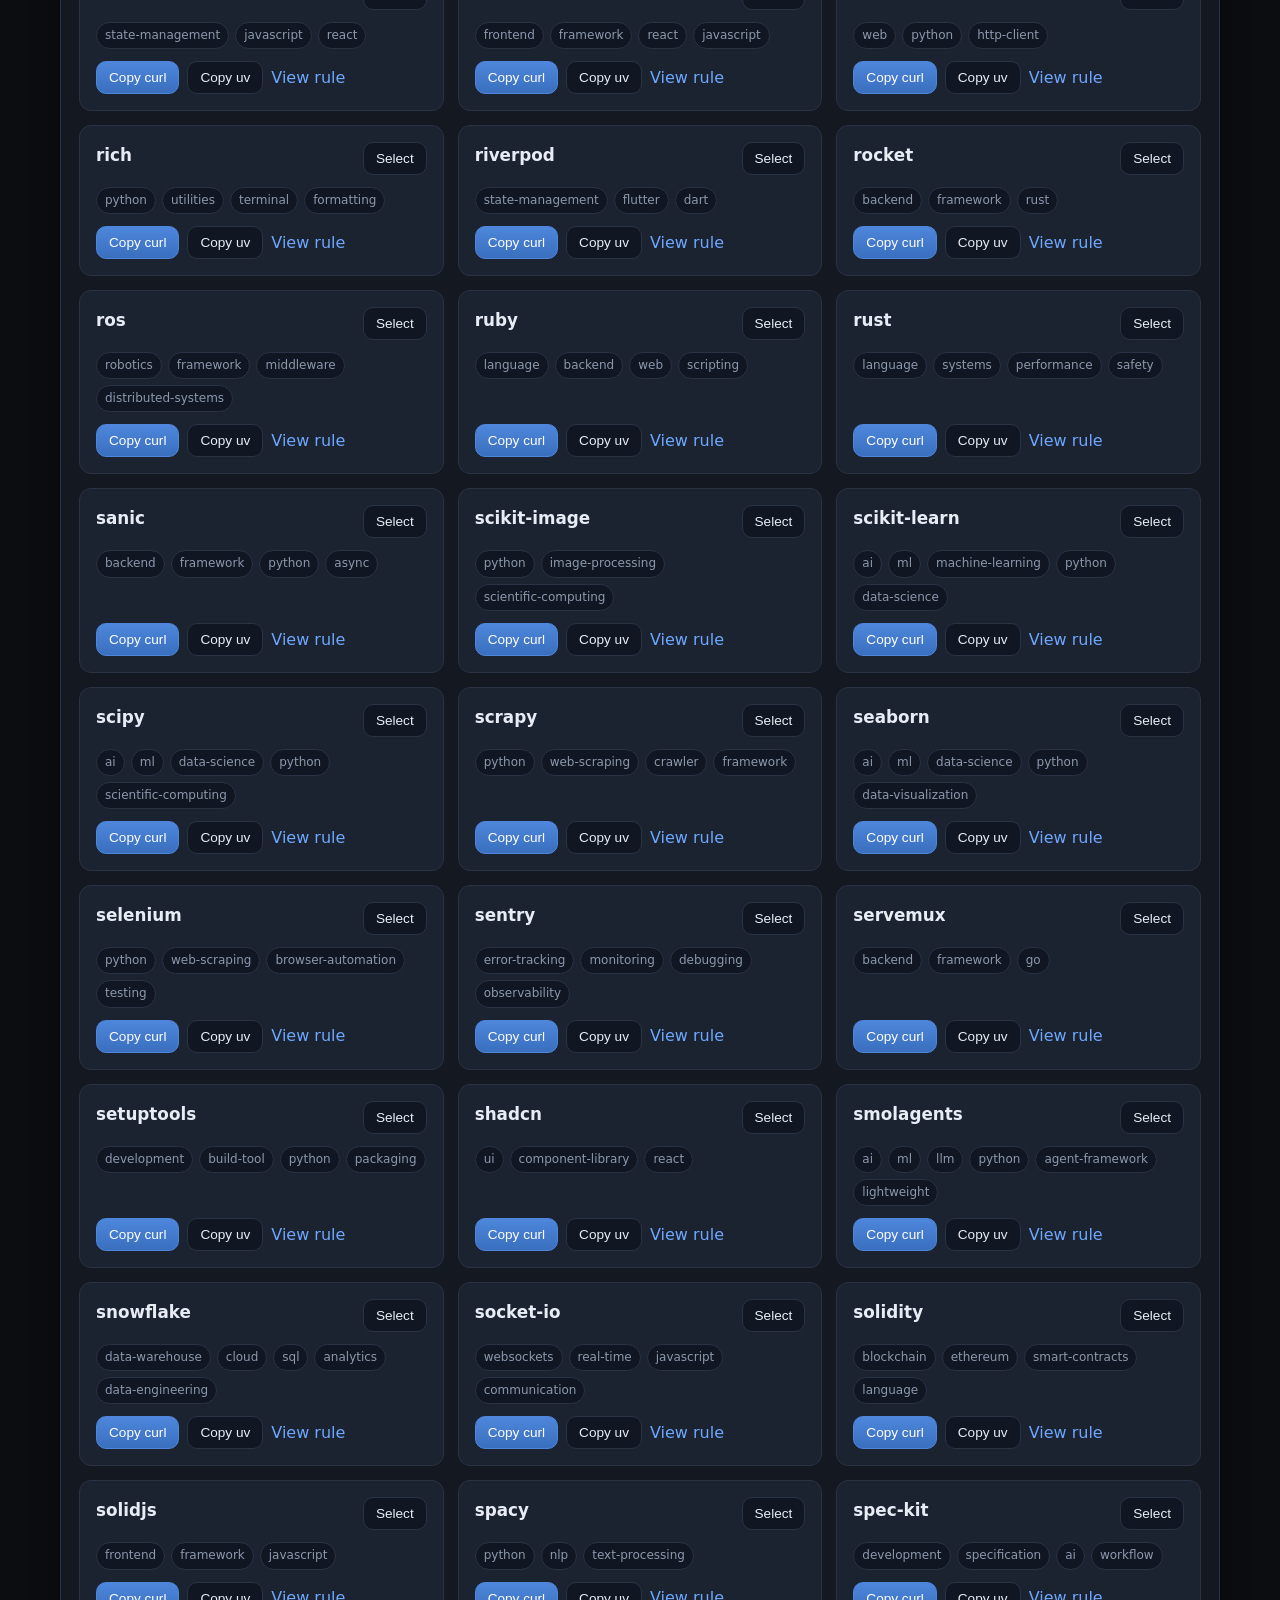
==== commit fe4b0fe7: "Add unified documentation on GitHub Pages and expand GUIDE. Introduce guide.html with segmented docs" ====
--- a/docs/index.html
+++ b/docs/index.html
@@ -5,40 +5,8 @@
   <meta name="viewport" content="width=device-width, initial-scale=1.0">
   <title>Cursor Rules Catalog</title>
   <meta name="description" content="Browse and install 296+ Cursor MDC rules for libraries, data engineering, cloud, and AI.">
+  <link rel="stylesheet" href="styles.css">
   <style>
-    :root {
-      --bg: #0b0d10;
-      --surface: #141820;
-      --surface-2: #1b2230;
-      --border: #2a3344;
-      --text: #e8edf5;
-      --muted: #8b98ad;
-      --accent: #6ea8fe;
-      --accent-2: #3dd68c;
-      --chip: #222b3a;
-      --chip-active: #2f4568;
-      --radius: 12px;
-      --shadow: 0 10px 30px rgba(0, 0, 0, 0.35);
-      font-family: Inter, ui-sans-serif, system-ui, -apple-system, BlinkMacSystemFont, "Segoe UI", sans-serif;
-    }
-
-    * { box-sizing: border-box; }
-    body {
-      margin: 0;
-      background: radial-gradient(circle at top, #121826 0%, var(--bg) 45%);
-      color: var(--text);
-      min-height: 100vh;
-    }
-
-    a { color: var(--accent); text-decoration: none; }
-    a:hover { text-decoration: underline; }
-
-    .container {
-      max-width: 1200px;
-      margin: 0 auto;
-      padding: 32px 20px 64px;
-    }
-
     header {
       display: flex;
       flex-wrap: wrap;
@@ -341,7 +309,27 @@
   </style>
 </head>
 <body>
+  <nav class="site-nav">
+    <div class="site-nav-inner">
+      <a class="site-brand" href="index.html">Cursor Rules Catalog</a>
+      <div class="site-links">
+        <a href="index.html" class="active">Browse Catalog</a>
+        <a href="guide.html">Documentation</a>
+        <a id="nav-github-link" href="https://github.com/tarunmittal-impact-analytics/awesome-cursor-rules-mdc" target="_blank" rel="noreferrer">GitHub</a>
+      </div>
+    </div>
+  </nav>
+
   <div class="container">
+    <div class="hero-banner">
+      <p><strong>New here?</strong> Read the docs to learn what rules and stacks are, how they differ, and which stack fits your project.</p>
+      <div class="hero-actions">
+        <a class="btn primary" href="guide.html#what-is-it">What is this?</a>
+        <a class="btn" href="guide.html#rules-vs-stacks">Rules vs stacks</a>
+        <a class="btn" href="guide.html#use-cases">Use cases</a>
+      </div>
+    </div>
+
     <header>
       <div>
         <h1>Cursor Rules Catalog</h1>
@@ -388,7 +376,9 @@
 
     <footer>
       Part of <a id="repo-link" href="#" target="_blank" rel="noreferrer">awesome-cursor-rules-mdc</a>.
-      Rules install into <code>.cursor/rules/</code> in your project.
+      Rules install into <code>.cursor/rules/</code>.
+      · <a href="guide.html">Documentation</a>
+      · <a id="footer-guide-link" href="guide.html">Rules vs stacks explained</a>
     </footer>
   </div>
 
@@ -655,6 +645,7 @@
       const repoLink = document.getElementById("repo-link");
       repoLink.href = state.catalog.githubUrl;
       repoLink.textContent = state.catalog.repo;
+      document.getElementById("nav-github-link").href = state.catalog.githubUrl;
 
       document.querySelectorAll(".tab").forEach((tab) => {
         tab.onclick = () => setView(tab.dataset.view);
--- a/docs/styles.css
+++ b/docs/styles.css
@@ -0,0 +1,291 @@
+:root {
+  --bg: #0b0d10;
+  --surface: #141820;
+  --surface-2: #1b2230;
+  --border: #2a3344;
+  --text: #e8edf5;
+  --muted: #8b98ad;
+  --accent: #6ea8fe;
+  --accent-2: #3dd68c;
+  --chip: #222b3a;
+  --chip-active: #2f4568;
+  --radius: 12px;
+  --shadow: 0 10px 30px rgba(0, 0, 0, 0.35);
+  font-family: Inter, ui-sans-serif, system-ui, -apple-system, BlinkMacSystemFont, "Segoe UI", sans-serif;
+}
+
+* { box-sizing: border-box; }
+
+body {
+  margin: 0;
+  background: radial-gradient(circle at top, #121826 0%, var(--bg) 45%);
+  color: var(--text);
+  min-height: 100vh;
+  line-height: 1.6;
+}
+
+a { color: var(--accent); text-decoration: none; }
+a:hover { text-decoration: underline; }
+
+code, pre {
+  font-family: ui-monospace, SFMono-Regular, Menlo, Monaco, Consolas, monospace;
+}
+
+.site-nav {
+  position: sticky;
+  top: 0;
+  z-index: 100;
+  background: rgba(11, 13, 16, 0.92);
+  backdrop-filter: blur(10px);
+  border-bottom: 1px solid var(--border);
+}
+
+.site-nav-inner {
+  max-width: 1200px;
+  margin: 0 auto;
+  padding: 14px 20px;
+  display: flex;
+  align-items: center;
+  justify-content: space-between;
+  gap: 16px;
+  flex-wrap: wrap;
+}
+
+.site-brand {
+  font-weight: 700;
+  color: var(--text);
+  letter-spacing: -0.02em;
+}
+
+.site-links {
+  display: flex;
+  gap: 8px;
+  flex-wrap: wrap;
+}
+
+.site-links a {
+  padding: 8px 14px;
+  border-radius: 999px;
+  color: var(--muted);
+  border: 1px solid transparent;
+}
+
+.site-links a:hover,
+.site-links a.active {
+  color: var(--text);
+  background: var(--chip);
+  border-color: var(--border);
+  text-decoration: none;
+}
+
+.site-links a.active {
+  background: var(--chip-active);
+  border-color: var(--accent);
+}
+
+.container {
+  max-width: 1200px;
+  margin: 0 auto;
+  padding: 32px 20px 64px;
+}
+
+.docs-layout {
+  display: grid;
+  grid-template-columns: 240px 1fr;
+  gap: 32px;
+  align-items: start;
+}
+
+.docs-sidebar {
+  position: sticky;
+  top: 72px;
+  background: var(--surface);
+  border: 1px solid var(--border);
+  border-radius: var(--radius);
+  padding: 16px;
+}
+
+.docs-sidebar h2 {
+  margin: 0 0 12px;
+  font-size: 0.85rem;
+  text-transform: uppercase;
+  letter-spacing: 0.06em;
+  color: var(--muted);
+}
+
+.docs-sidebar a {
+  display: block;
+  padding: 8px 10px;
+  border-radius: 8px;
+  color: var(--muted);
+  font-size: 0.92rem;
+}
+
+.docs-sidebar a:hover,
+.docs-sidebar a.active {
+  background: var(--surface-2);
+  color: var(--text);
+  text-decoration: none;
+}
+
+.docs-content section {
+  margin-bottom: 48px;
+  scroll-margin-top: 88px;
+}
+
+.docs-content h1 {
+  margin: 0 0 12px;
+  font-size: clamp(1.8rem, 4vw, 2.4rem);
+  letter-spacing: -0.03em;
+}
+
+.docs-content h2 {
+  margin: 0 0 16px;
+  font-size: 1.45rem;
+  letter-spacing: -0.02em;
+  padding-bottom: 8px;
+  border-bottom: 1px solid var(--border);
+}
+
+.docs-content h3 {
+  margin: 24px 0 10px;
+  font-size: 1.1rem;
+}
+
+.lead {
+  color: var(--muted);
+  font-size: 1.05rem;
+  max-width: 720px;
+  margin: 0 0 24px;
+}
+
+.card-grid {
+  display: grid;
+  grid-template-columns: repeat(auto-fill, minmax(260px, 1fr));
+  gap: 14px;
+  margin: 20px 0;
+}
+
+.info-card {
+  background: var(--surface);
+  border: 1px solid var(--border);
+  border-radius: var(--radius);
+  padding: 18px;
+}
+
+.info-card h3 {
+  margin: 0 0 8px;
+  font-size: 1rem;
+}
+
+.info-card p {
+  margin: 0;
+  color: var(--muted);
+  font-size: 0.92rem;
+}
+
+table {
+  width: 100%;
+  border-collapse: collapse;
+  margin: 16px 0;
+  font-size: 0.92rem;
+}
+
+th, td {
+  border: 1px solid var(--border);
+  padding: 10px 12px;
+  text-align: left;
+  vertical-align: top;
+}
+
+th {
+  background: var(--surface-2);
+}
+
+pre {
+  background: #0a0f17;
+  border: 1px solid var(--border);
+  border-radius: 10px;
+  padding: 14px;
+  overflow-x: auto;
+  font-size: 0.84rem;
+  line-height: 1.5;
+}
+
+.callout {
+  background: var(--surface);
+  border: 1px solid var(--border);
+  border-left: 4px solid var(--accent);
+  border-radius: var(--radius);
+  padding: 16px 18px;
+  margin: 20px 0;
+}
+
+.callout strong { color: var(--accent-2); }
+
+.flow {
+  background: var(--surface);
+  border: 1px solid var(--border);
+  border-radius: var(--radius);
+  padding: 18px;
+  font-family: ui-monospace, monospace;
+  font-size: 0.85rem;
+  line-height: 1.7;
+  white-space: pre-wrap;
+}
+
+.hero-banner {
+  background: linear-gradient(135deg, rgba(47, 69, 104, 0.45), rgba(20, 24, 32, 0.9));
+  border: 1px solid var(--border);
+  border-radius: var(--radius);
+  padding: 20px 22px;
+  margin-bottom: 24px;
+}
+
+.hero-banner p {
+  margin: 0 0 12px;
+  color: var(--muted);
+}
+
+.hero-actions {
+  display: flex;
+  gap: 10px;
+  flex-wrap: wrap;
+}
+
+.btn {
+  display: inline-block;
+  padding: 10px 16px;
+  border-radius: 10px;
+  border: 1px solid var(--border);
+  background: #111722;
+  color: var(--text);
+  font-size: 0.9rem;
+}
+
+.btn.primary {
+  background: linear-gradient(180deg, #4d86db, #3a6fbe);
+  border-color: #4d86db;
+  color: white;
+}
+
+.btn:hover {
+  filter: brightness(1.08);
+  text-decoration: none;
+}
+
+footer {
+  margin-top: 40px;
+  color: var(--muted);
+  font-size: 0.9rem;
+}
+
+@media (max-width: 900px) {
+  .docs-layout {
+    grid-template-columns: 1fr;
+  }
+
+  .docs-sidebar {
+    position: static;
+  }
+}
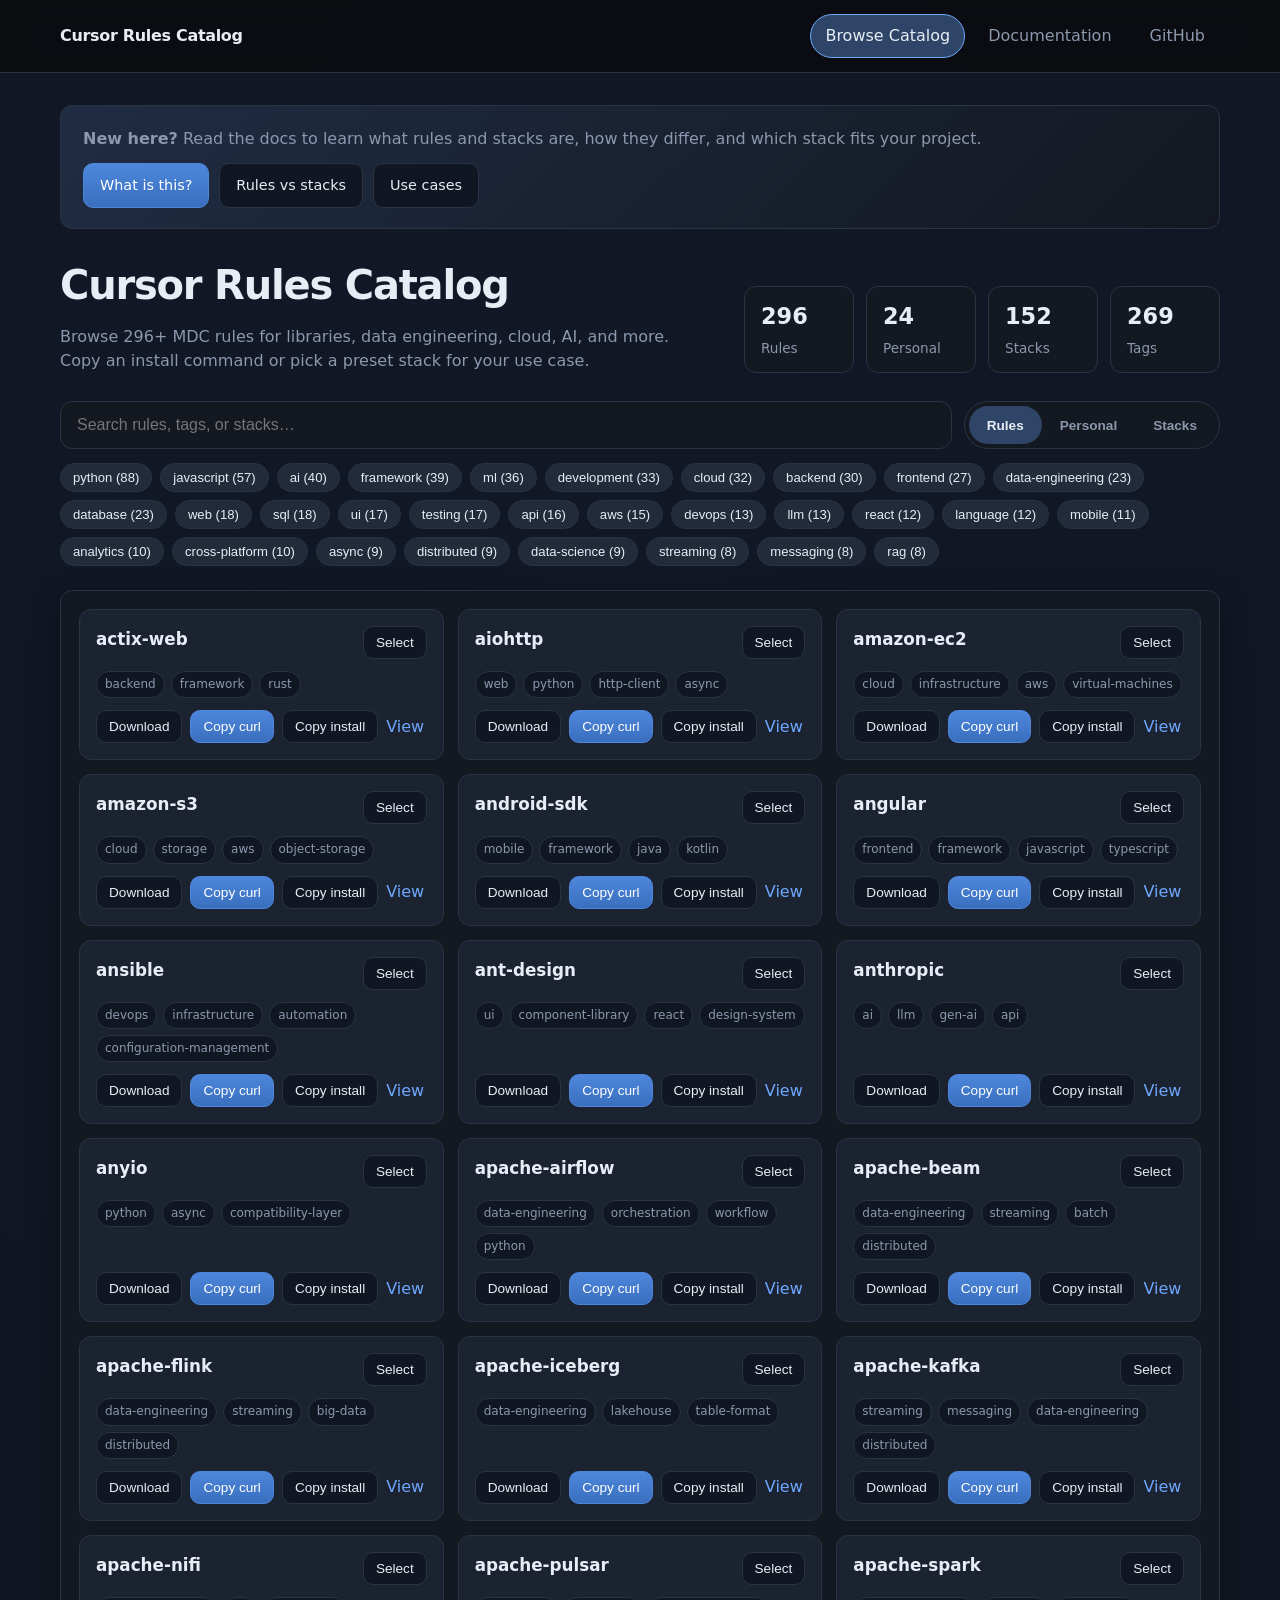
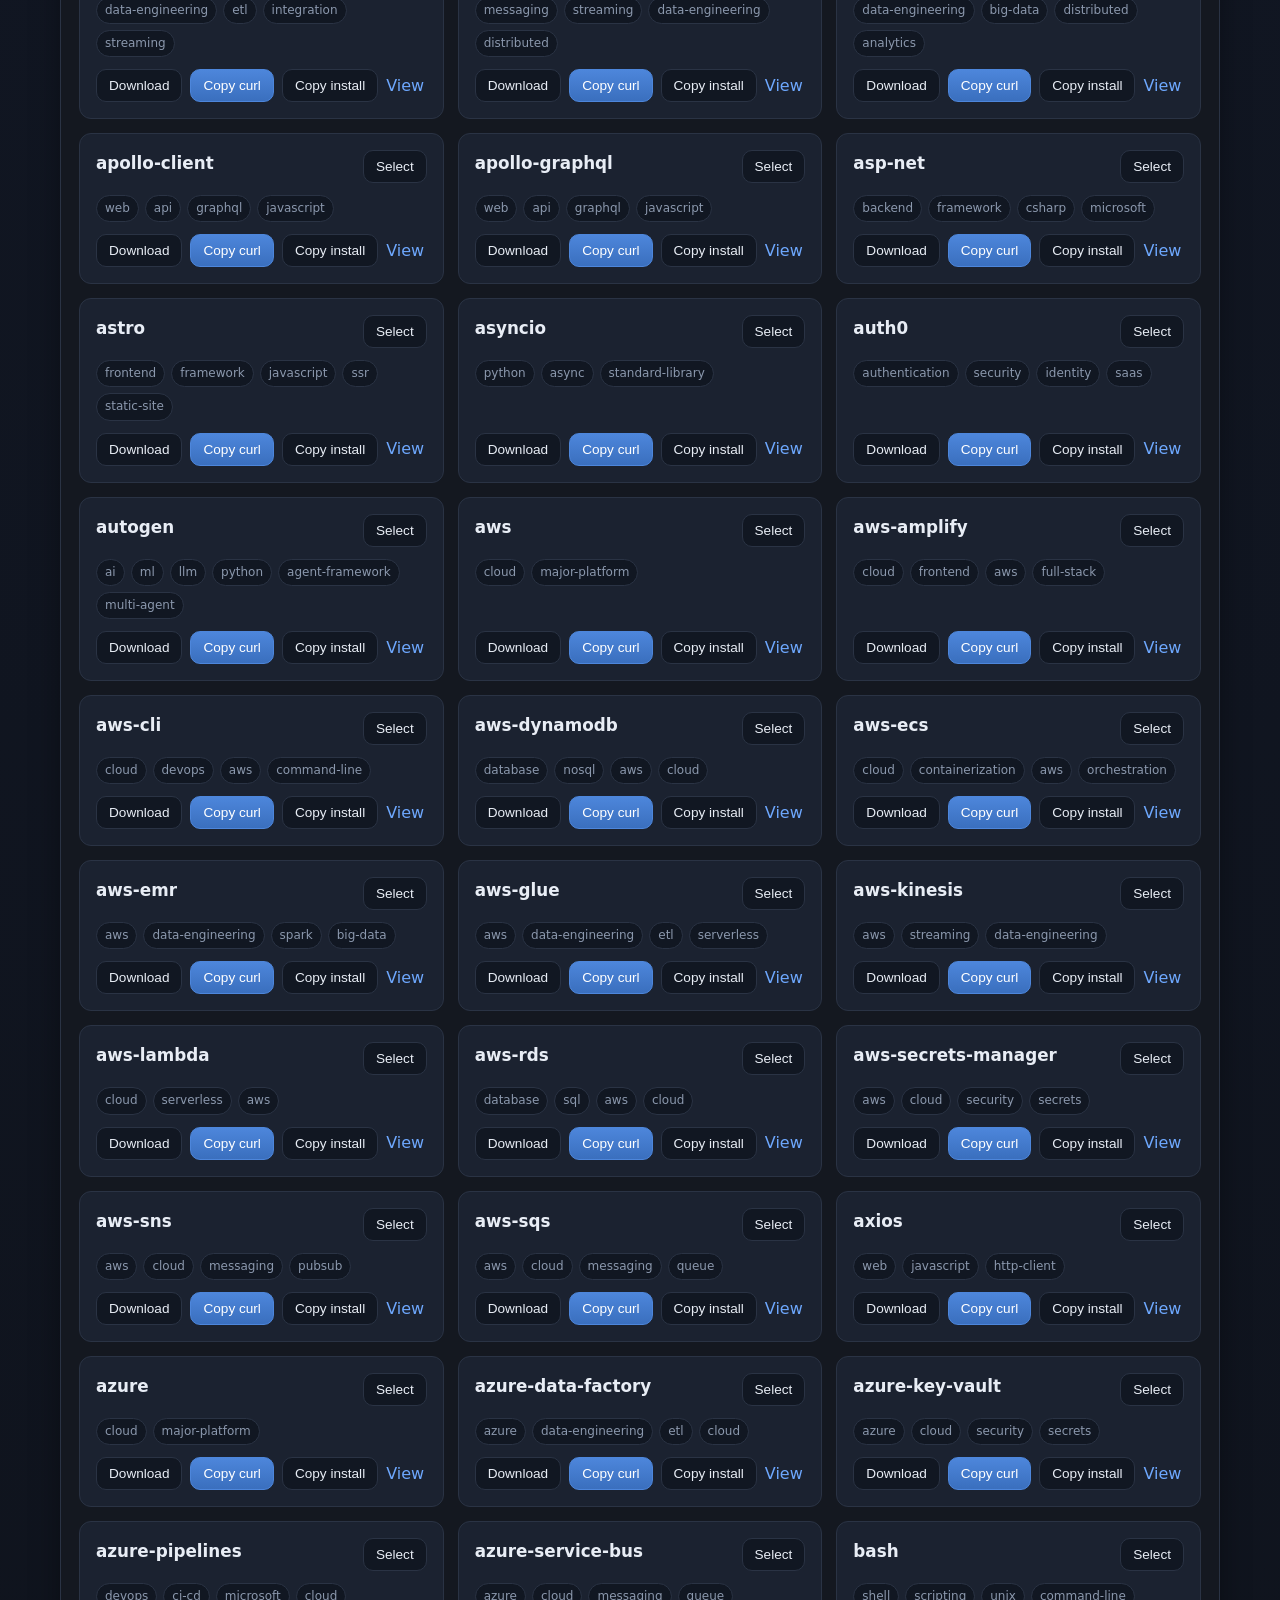
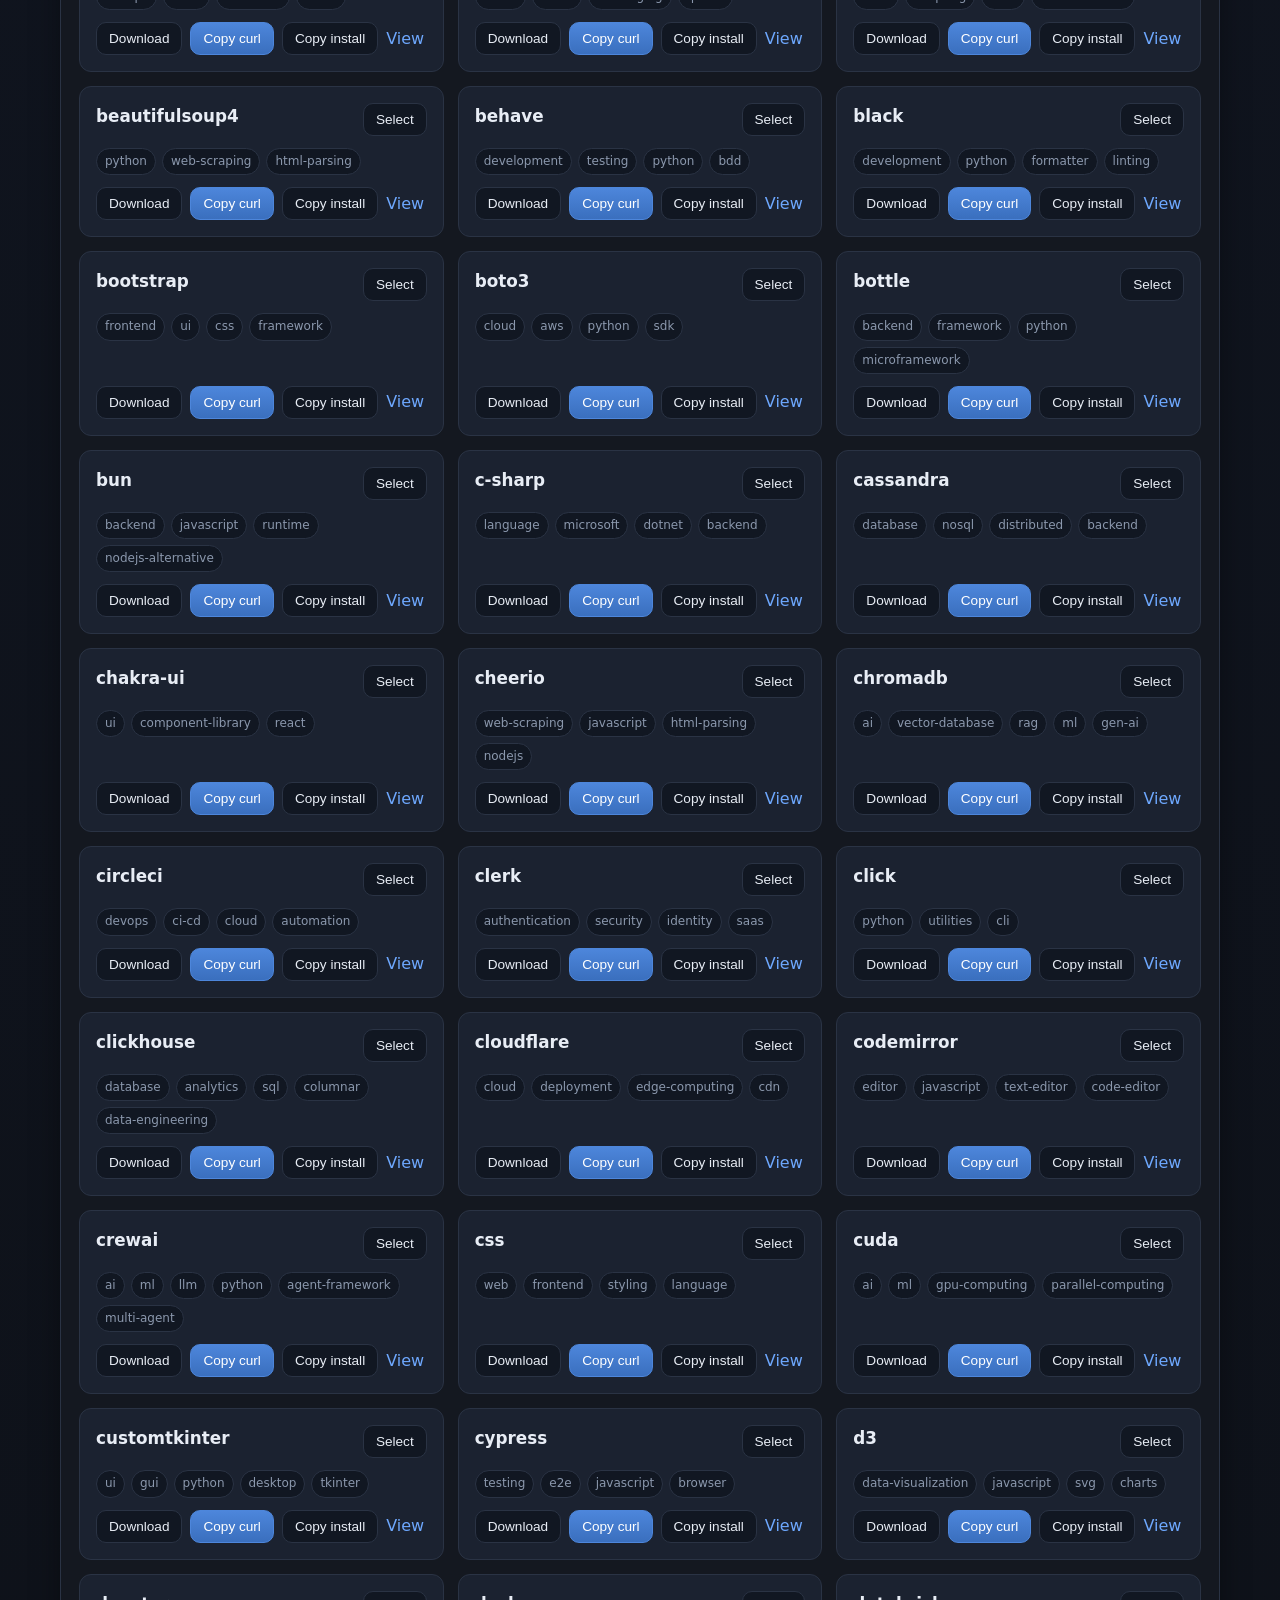
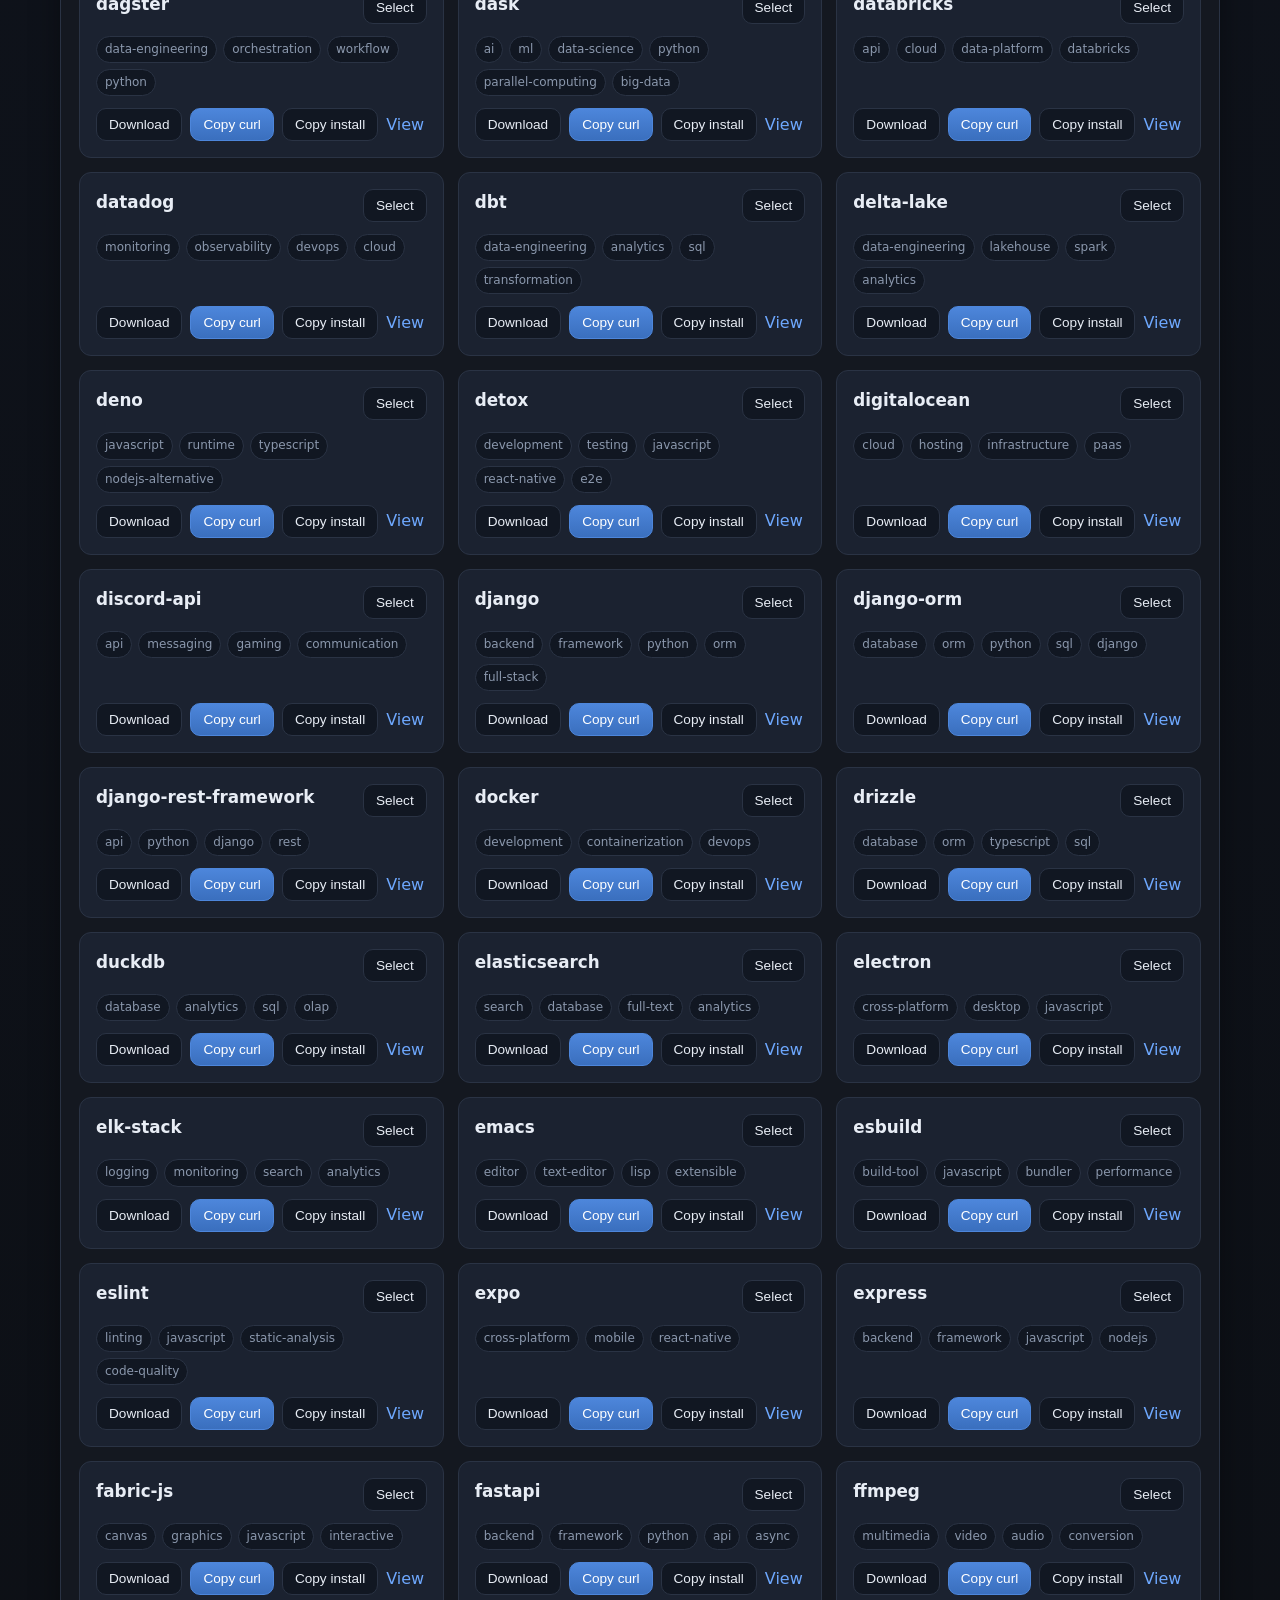
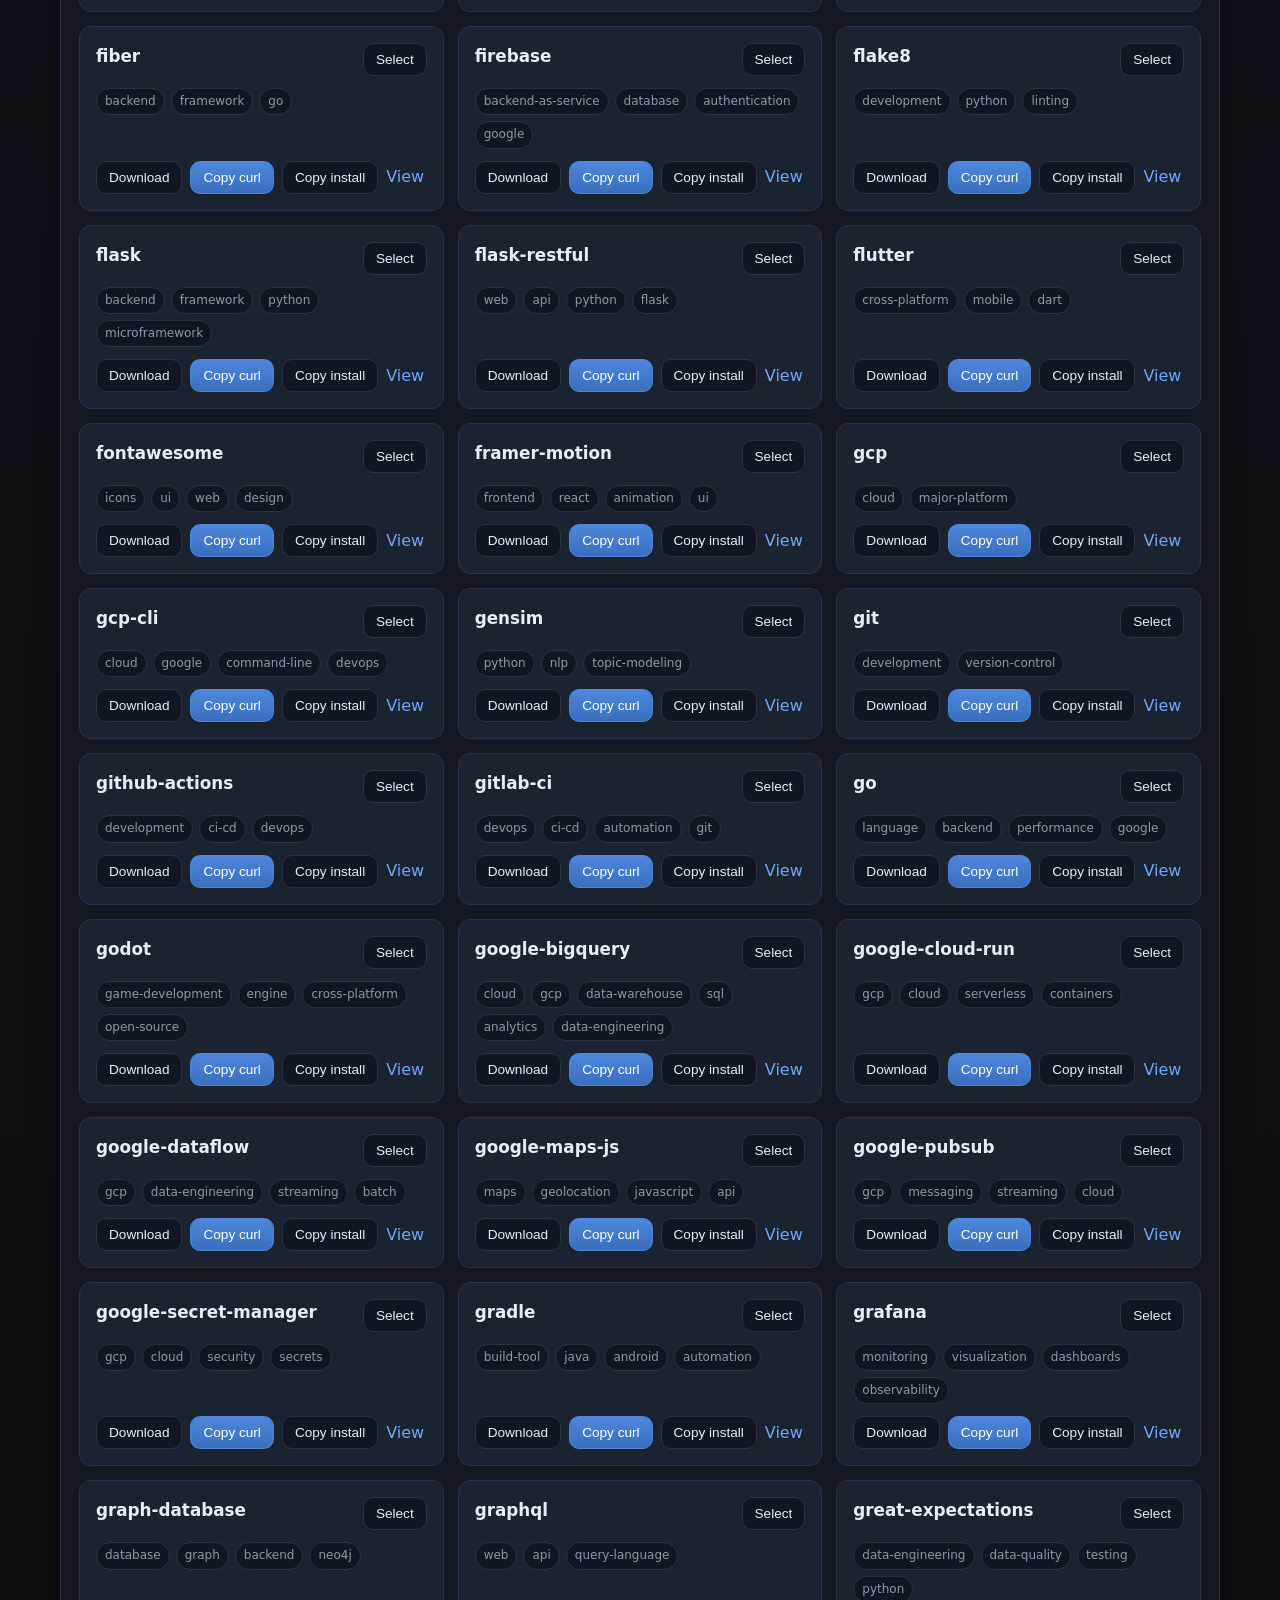
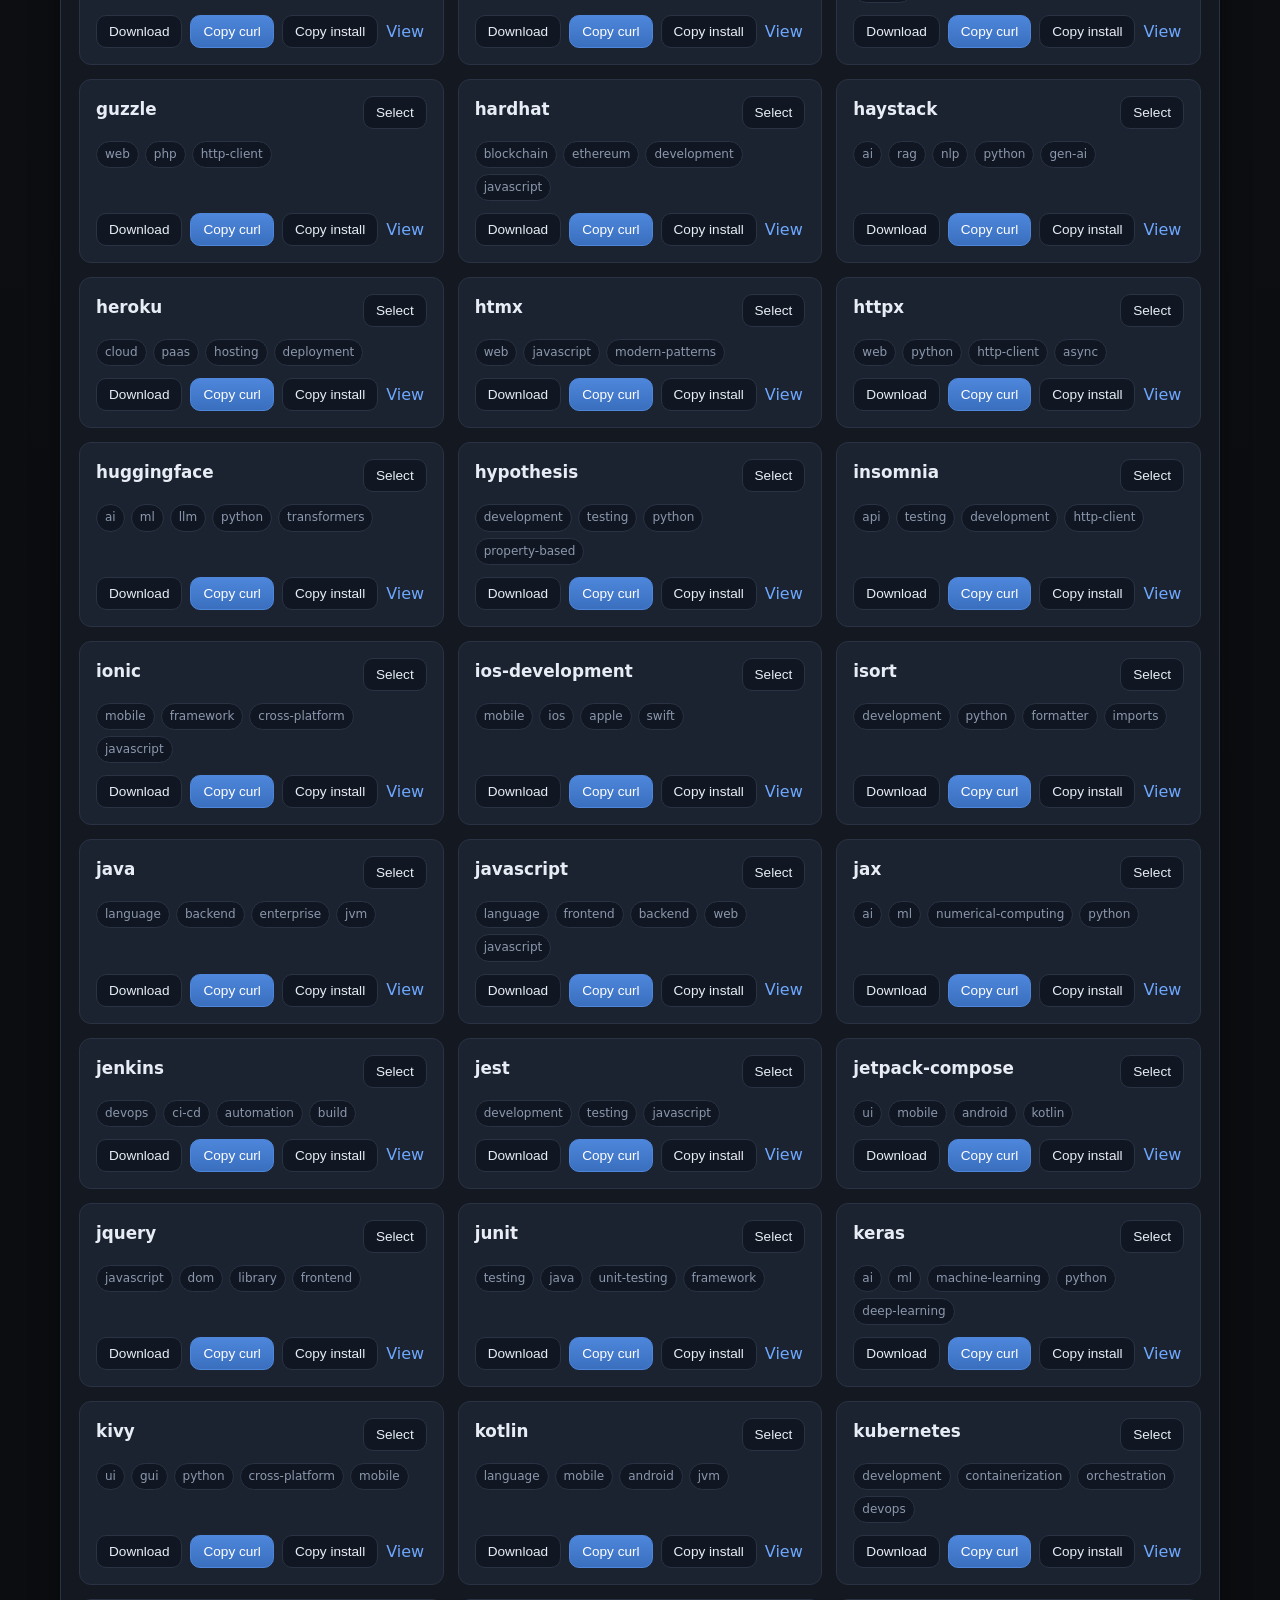
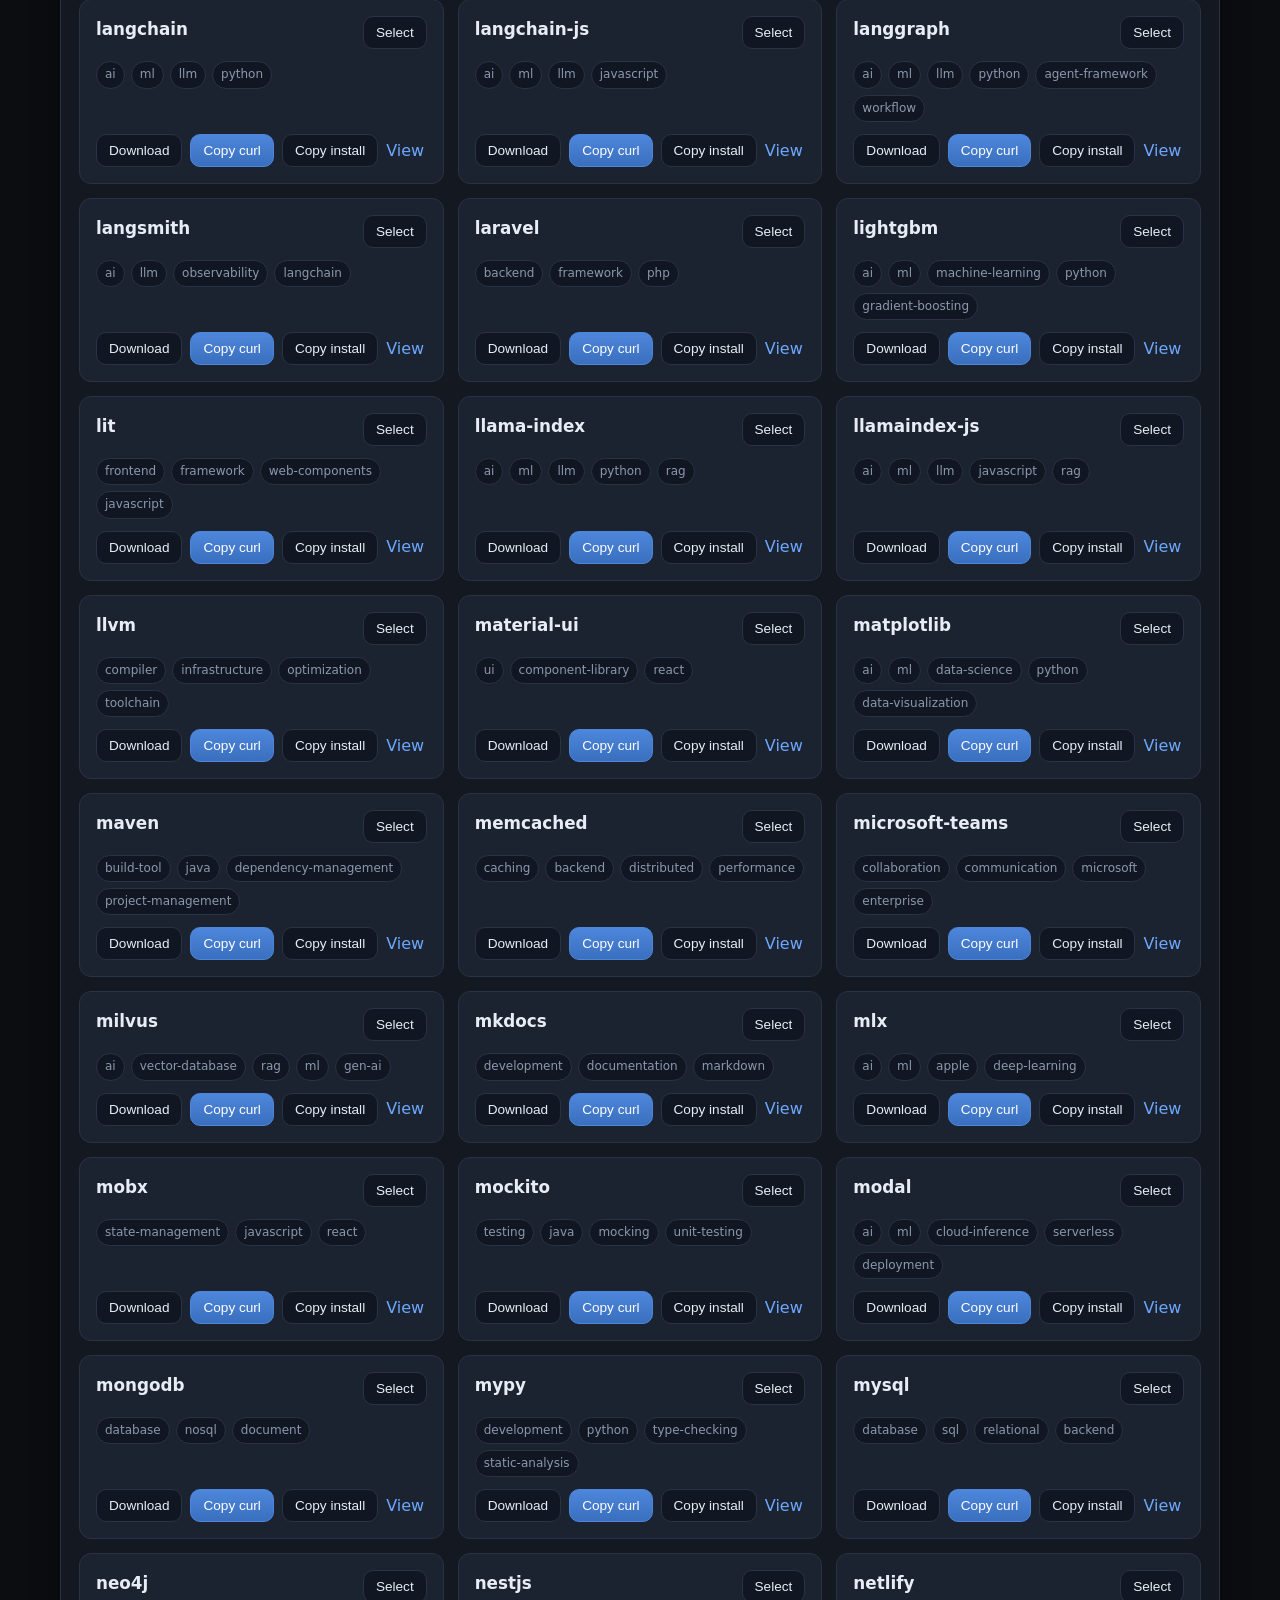
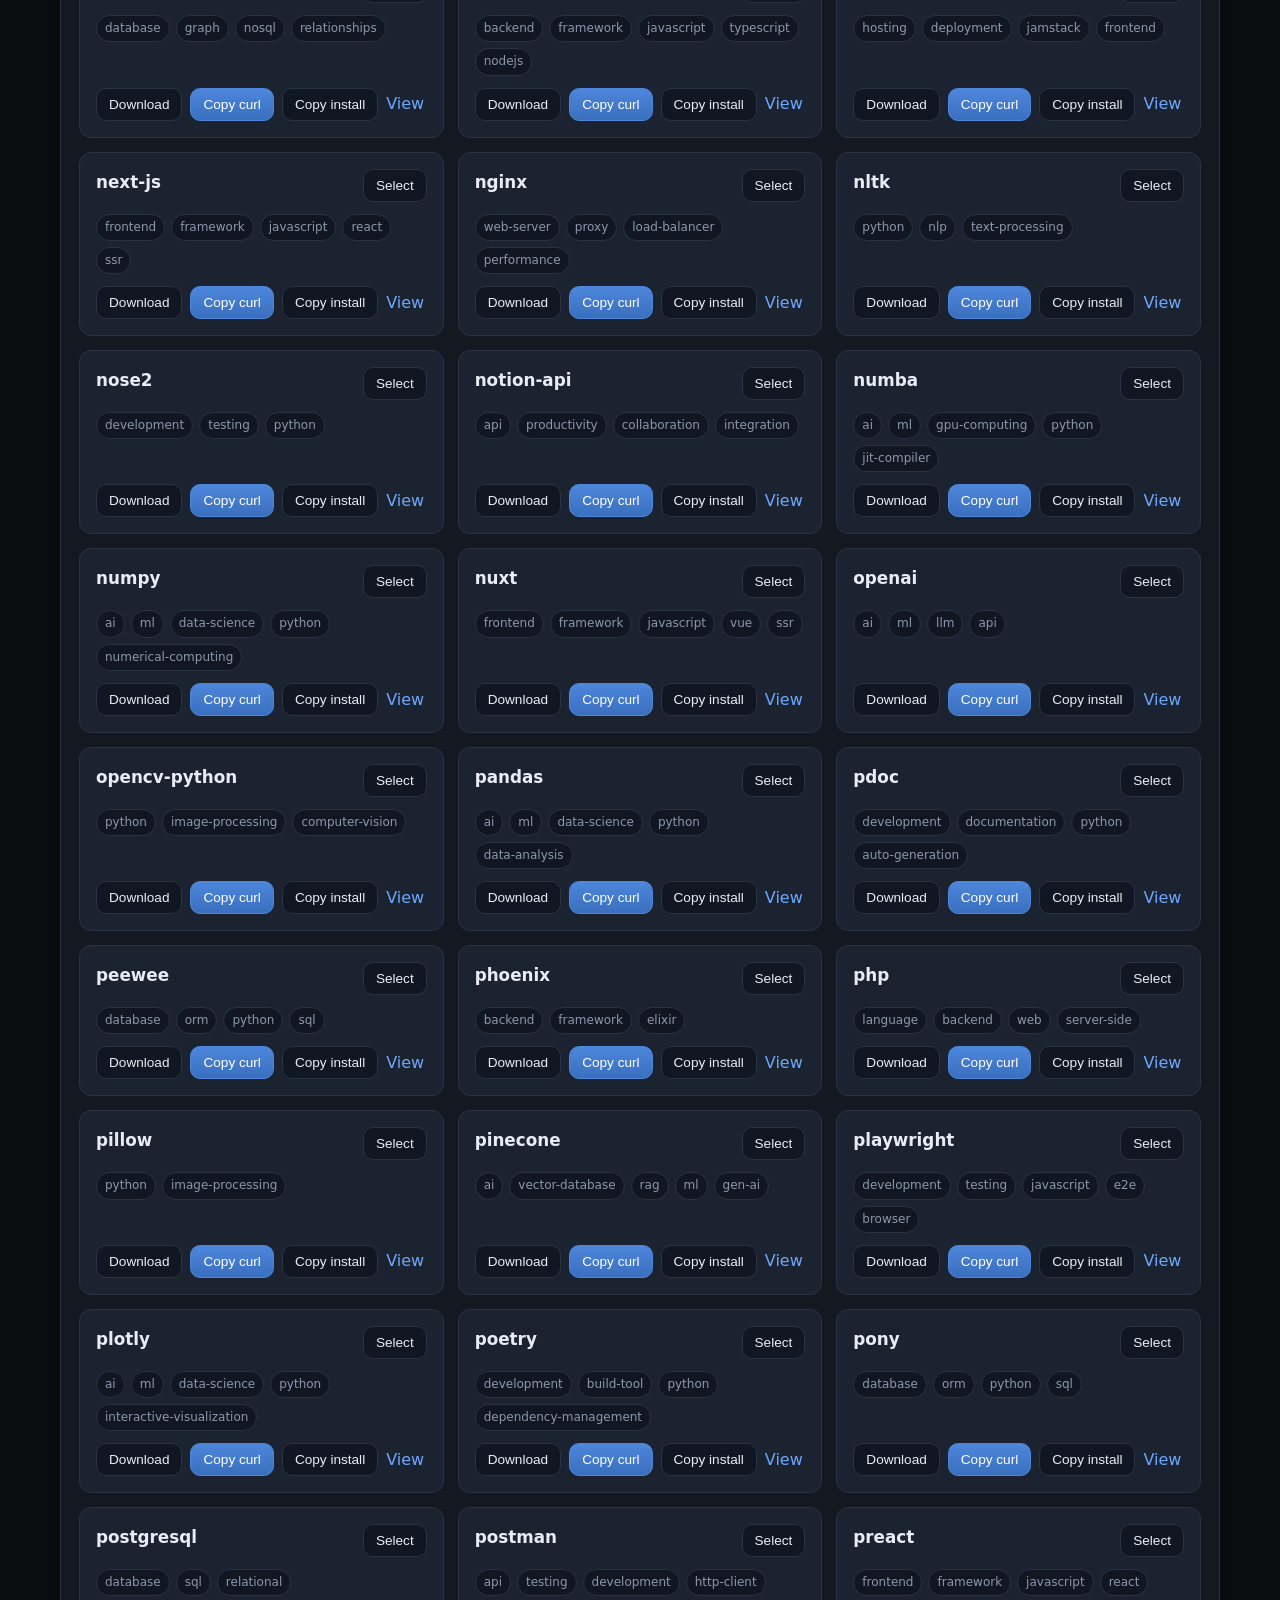
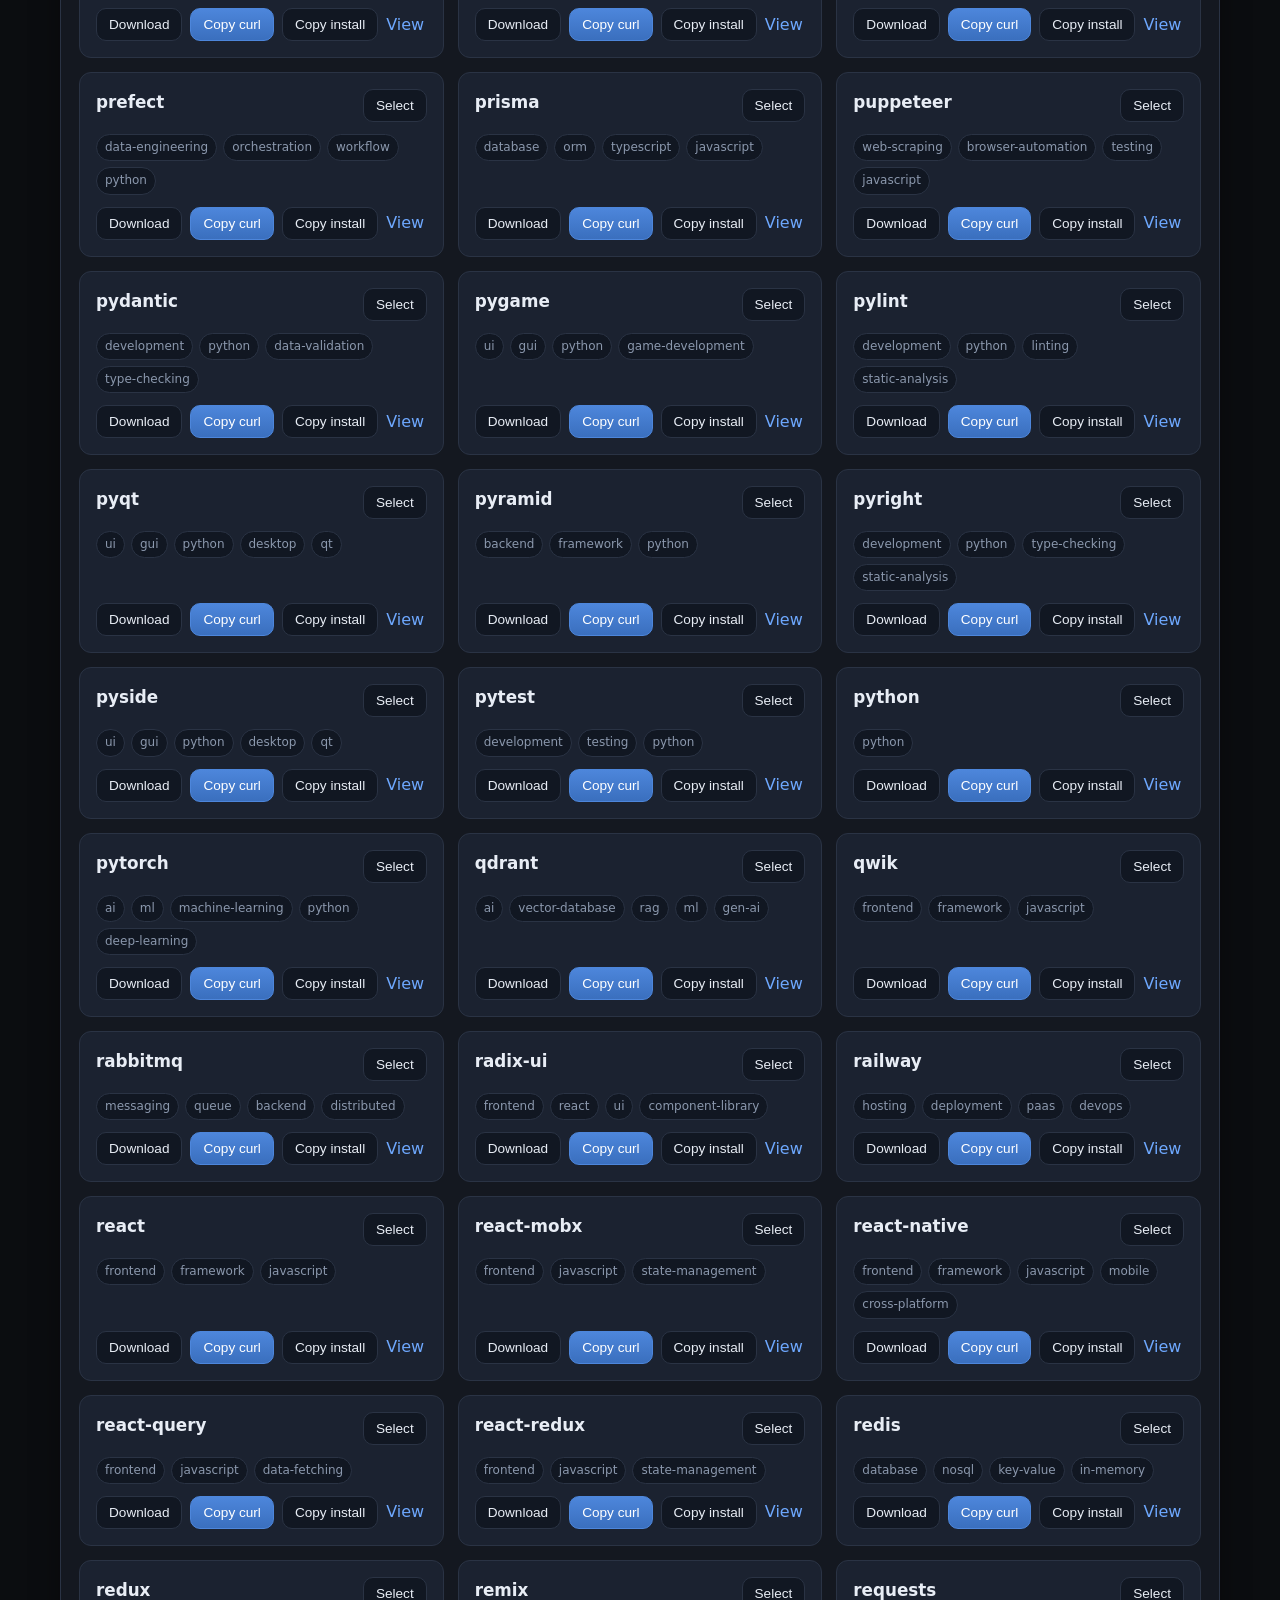
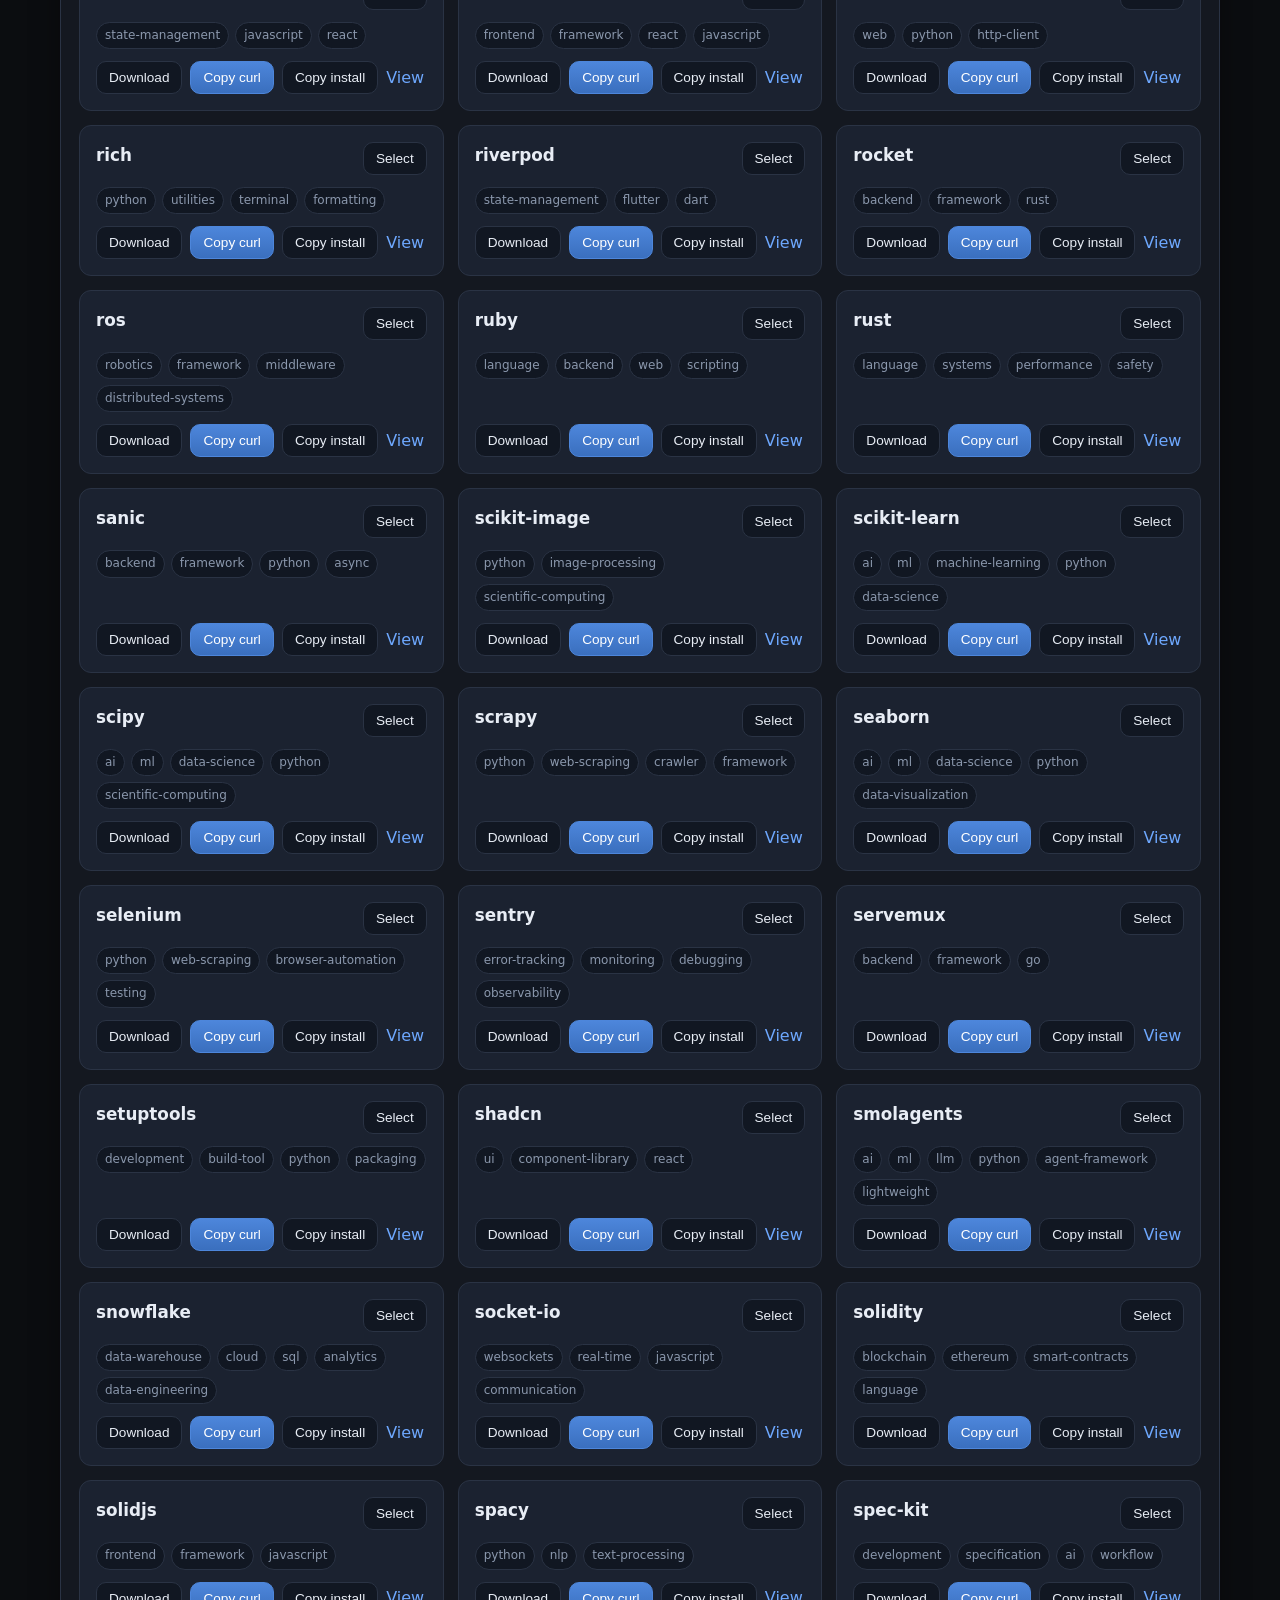
==== commit 01aa20f3: "Add quick_install script, aliases, download buttons, and install-from-anywhere docs. Provide quick_i" ====
--- a/docs/index.html
+++ b/docs/index.html
@@ -370,8 +370,18 @@
     </section>
 
     <div class="command-box">
-      <label>Quick install (curl — no clone required)</label>
+      <label>Quick install from any project (no clone — run inside your app folder)</label>
       <pre id="quick-curl">Loading…</pre>
+    </div>
+
+    <div class="command-box">
+      <label>Auto-install by friendly name (stack / alias / tags)</label>
+      <pre id="quick-alias">Loading…</pre>
+    </div>
+
+    <div class="command-box">
+      <label>Download the standalone installer script</label>
+      <pre id="quick-script">Loading…</pre>
     </div>
 
     <footer>
@@ -401,6 +411,8 @@
       selectionBar: document.getElementById("selection-bar"),
       selectionCount: document.getElementById("selection-count"),
       quickCurl: document.getElementById("quick-curl"),
+      quickAlias: document.getElementById("quick-alias"),
+      quickScript: document.getElementById("quick-script"),
       toast: document.getElementById("toast"),
       statRules: document.getElementById("stat-rules"),
       statCustom: document.getElementById("stat-custom"),
@@ -419,13 +431,36 @@
       showToast("Copied to clipboard");
     }
 
+    async function downloadRule(name, kind = "library") {
+      const base = kind === "custom" ? state.catalog.customRulesBase : state.catalog.rulesMdcBase;
+      const url = `${base}/${name}.mdc`;
+      try {
+        const response = await fetch(url);
+        if (!response.ok) throw new Error(`HTTP ${response.status}`);
+        const blob = await response.blob();
+        const link = document.createElement("a");
+        link.href = URL.createObjectURL(blob);
+        link.download = `${name}.mdc`;
+        link.click();
+        URL.revokeObjectURL(link.href);
+        showToast(`Downloaded ${name}.mdc`);
+      } catch (error) {
+        showToast(`Download failed: ${error.message}`);
+      }
+    }
+
+    function quickInstallCmd(extra) {
+      const url = state.catalog.quickInstallUrl || `${state.catalog.rulesMdcBase.replace("/rules-mdc", "")}/src/quick_install.py`;
+      return `curl -fsSL ${url} | python3 - ${extra} --here`;
+    }
+
     function curlInstallCustom(rules) {
       const base = state.catalog.installShUrl;
       return `curl -fsSL ${base} | bash -s -- --custom ${rules.join(" ")} --here`;
     }
 
     function uvInstallCustom(rules) {
-      return `uv run src/install_rules.py install --custom ${rules.join(" ")} --here --source github`;
+      return quickInstallCmd(`--custom ${rules.join(" ")}`);
     }
 
     function curlInstall(rules, stack) {
@@ -437,10 +472,8 @@
     }
 
     function uvInstall(rules, stack) {
-      if (stack) {
-        return `uv run src/install_rules.py install --stack ${stack} --here --source github`;
-      }
-      return `uv run src/install_rules.py install ${rules.join(" ")} --here --source github`;
+      if (stack) return quickInstallCmd(`--stack ${stack}`);
+      return quickInstallCmd(rules.join(" "));
     }
 
     function matchesQuery(text) {
@@ -516,9 +549,10 @@
             <p>${rule.description || ""}</p>
             <div class="card-tags">${tags}</div>
             <div class="card-actions">
+              <button class="ghost" data-download-custom="${rule.name}">Download</button>
               <button class="primary" data-custom-curl="${rule.name}">Copy curl</button>
-              <button class="ghost" data-custom-uv="${rule.name}">Copy uv</button>
-              <a href="${state.catalog.customRulesBase}/${rule.name}.mdc" target="_blank" rel="noreferrer">View rule</a>
+              <button class="ghost" data-custom-uv="${rule.name}">Copy install</button>
+              <a href="${state.catalog.customRulesBase}/${rule.name}.mdc" target="_blank" rel="noreferrer">View</a>
             </div>
           </article>
         `;
@@ -532,6 +566,9 @@
           updateSelectionBar();
           renderContent();
         };
+      });
+      els.content.querySelectorAll("[data-download-custom]").forEach((btn) => {
+        btn.onclick = () => downloadRule(btn.dataset.downloadCustom, "custom");
       });
       els.content.querySelectorAll("[data-custom-curl]").forEach((btn) => {
         btn.onclick = () => copyText(curlInstallCustom([btn.dataset.customCurl]));
@@ -563,9 +600,10 @@
             </div>
             <div class="card-tags">${tags}</div>
             <div class="card-actions">
+              <button class="ghost" data-download="${rule.name}">Download</button>
               <button class="primary" data-curl="${rule.name}">Copy curl</button>
-              <button class="ghost" data-uv="${rule.name}">Copy uv</button>
-              <a href="${state.catalog.rulesMdcBase}/${rule.name}.mdc" target="_blank" rel="noreferrer">View rule</a>
+              <button class="ghost" data-uv="${rule.name}">Copy install</button>
+              <a href="${state.catalog.rulesMdcBase}/${rule.name}.mdc" target="_blank" rel="noreferrer">View</a>
             </div>
           </article>
         `;
@@ -573,6 +611,9 @@
 
       els.content.querySelectorAll("[data-select]").forEach((btn) => {
         btn.onclick = () => toggleRule(btn.dataset.select);
+      });
+      els.content.querySelectorAll("[data-download]").forEach((btn) => {
+        btn.onclick = () => downloadRule(btn.dataset.download);
       });
       els.content.querySelectorAll("[data-curl]").forEach((btn) => {
         btn.onclick = () => copyText(curlInstall([btn.dataset.curl]));
@@ -641,6 +682,8 @@
       els.statStacks.textContent = Object.keys(state.catalog.stacks).length;
       els.statTags.textContent = state.catalog.tags.length;
       els.quickCurl.textContent = curlInstall([], "personal");
+      els.quickAlias.textContent = `curl -fsSL ${state.catalog.installShUrl} | bash -s -- --alias "python backend" --here`;
+      els.quickScript.textContent = `# Download installer script\ncurl -fsSL ${state.catalog.quickInstallUrl} -o quick_install.py\n\n# Install by alias, stack, tag, or rule names\npython3 quick_install.py --here --alias "python backend"\npython3 quick_install.py --here --stack backend-e2e-fastapi\npython3 quick_install.py --here --tag python --custom base\npython3 quick_install.py --here --custom acid-properties\npython3 quick_install.py --list-aliases\n\n# Download a single .mdc file\npython3 quick_install.py --download react --output ./react.mdc`;
 
       const repoLink = document.getElementById("repo-link");
       repoLink.href = state.catalog.githubUrl;
